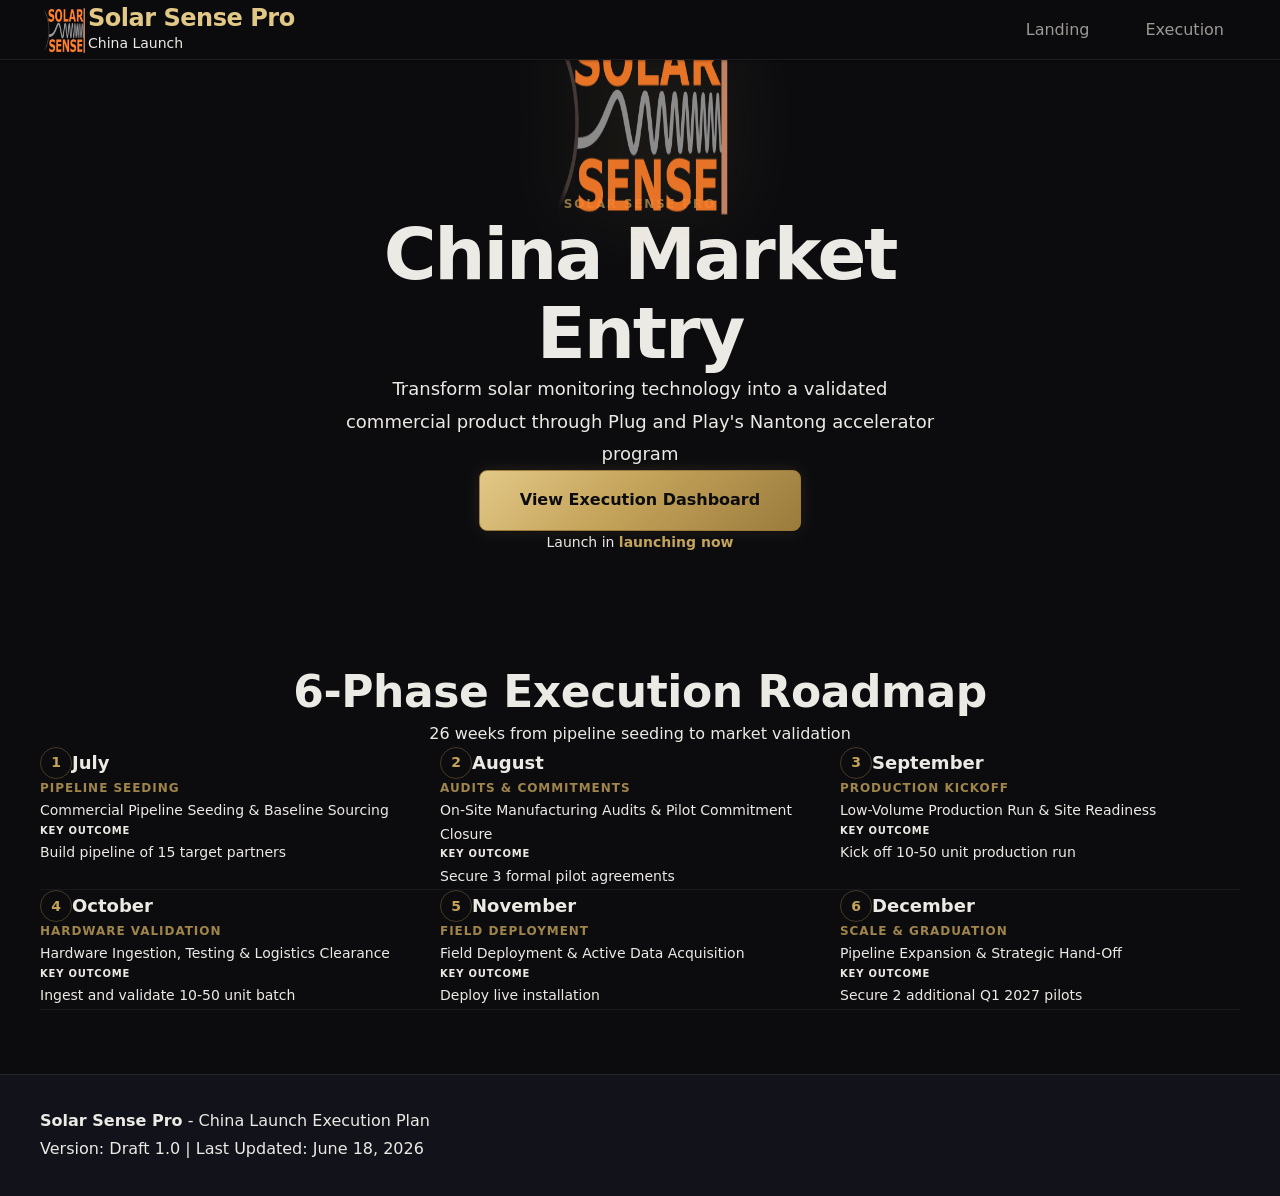
==== index.html @ c6ec8465 "Remove Success Criteria and CTA sections from landing page Co-authored-by: Cursor <cursoragent@curso" ====
<!DOCTYPE html>
<html lang="en">
<head>
    <meta charset="UTF-8">
    <meta name="viewport" content="width=device-width, initial-scale=1.0">
    <meta name="description" content="Solar Sense Pro - China Launch Interactive Roadmap">
    <title>Solar Sense Pro - China Launch Roadmap</title>
    <link rel="stylesheet" href="styles.css">
</head>
<body>
    <!-- Header & Navigation -->
    <header class="header">
        <div class="container">
            <div class="header-content">
                <div class="logo">
                    <img src="assets/logo.png" alt="Solar Sense Pro" class="logo-image">
                    <div class="logo-text">
                        <h1 class="logo-title">Solar Sense Pro</h1>
                        <span class="logo-subtitle">China Launch</span>
                    </div>
                </div>
                <nav class="nav" aria-label="Main navigation">
                    <button class="nav-toggle" aria-label="Toggle navigation" aria-expanded="false">
                        <span></span>
                        <span></span>
                        <span></span>
                    </button>
                    <ul class="nav-menu">
                        <li><a href="index.html" class="nav-link active">Landing</a></li>
                        <li><a href="execution.html" class="nav-link">Execution</a></li>
                    </ul>
                </nav>
            </div>
        </div>
    </header>

    <main class="main">
        <!-- Hero Section - Minimal & Elegant -->
        <section class="hero-section">
            <!-- Floating Logo -->
            <img src="assets/logo.png" alt="Solar Sense Pro" class="floating-logo">
            
            <div class="container">
                <div class="hero-content-centered">
                    <span class="hero-eyebrow">Solar Sense Pro</span>
                    <h1 class="hero-title">China Market Entry</h1>
                    <p class="hero-mission">Transform solar monitoring technology into a validated commercial product through Plug and Play's Nantong accelerator program</p>
                    
                    <div class="hero-cta">
                        <a href="execution.html" class="btn btn-primary btn-lg">View Execution Dashboard</a>
                    </div>
                    
                    <p class="hero-countdown-text" id="countdown-text">Launch in <span id="countdown-simple">—</span></p>
                </div>
            </div>
        </section>

        <!-- Execution Roadmap - At-a-Glance -->
        <section class="roadmap-overview-section">
            <div class="container">
                <div class="section-header">
                    <h2 class="section-title">6-Phase Execution Roadmap</h2>
                    <p class="section-subtitle">26 weeks from pipeline seeding to market validation</p>
                </div>

                <div class="roadmap-timeline" id="roadmap-timeline">
                    <!-- Phases will be dynamically generated here -->
                </div>
            </div>
        </section>

    </main>

    <!-- Footer -->
    <footer class="footer">
        <div class="container">
            <div class="footer-content">
                <div class="footer-info">
                    <p><strong>Solar Sense Pro</strong> - China Launch Execution Plan</p>
                    <p>Version: Draft 1.0 | Last Updated: June 18, 2026</p>
                </div>
            </div>
        </div>
    </footer>

    <!-- Scripts -->
    <script src="data.js"></script>
    <script src="roadmap.js"></script>
</body>
</html>
---- styles.css ----
/* ====================================
   CSS Reset & Base Styles
   ==================================== */

* {
    margin: 0;
    padding: 0;
    box-sizing: border-box;
}

/* ====================================
   CSS Custom Properties (Design System)
   Midnight Champagne Theme
   ==================================== */

@import url('https://fonts.googleapis.com/css2?family=Outfit:wght@400;500;600;700&family=DM+Sans:wght@400;500;600;700&display=swap');

:root {
    /* Gold Palette - Primary Brand Colors */
    --gold: #c4a35a;
    --gold-light: #e2c887;
    --gold-dark: #9a7b3c;
    --gold-glow: rgba(196, 163, 90, 0.35);
    
    /* Surface Colors - Dark Theme Layers */
    --ink: #0c0c0f;
    --ink-raised: #12121a;
    --surface: #18181f;
    --surface-hover: #1f1f28;
    
    /* Text Hierarchy */
    --text: #eceae4;
    --text-muted: #9c9a94;
    --text-dim: #6b6963;
    
    /* Borders */
    --border: rgba(255, 255, 255, 0.08);
    --border-gold: rgba(196, 163, 90, 0.25);
    
    /* Status Colors - Workflow States */
    --status-plan: #6b6ea8;
    --status-plan-bg: rgba(107, 110, 168, 0.14);
    --status-plan-border: rgba(107, 110, 168, 0.38);
    
    --status-exec: #b8924a;
    --status-exec-bg: rgba(184, 146, 74, 0.14);
    --status-exec-border: rgba(184, 146, 74, 0.38);
    
    --status-resource: #5a9a82;
    --status-resource-bg: rgba(90, 154, 130, 0.14);
    --status-resource-border: rgba(90, 154, 130, 0.38);
    
    /* Critical/Error States */
    --critical: #c45c5c;
    --critical-bg: rgba(196, 92, 92, 0.12);
    
    /* Tint Layers */
    --primary-50: rgba(196, 163, 90, 0.08);
    --primary-100: rgba(196, 163, 90, 0.15);
    --primary-200: rgba(196, 163, 90, 0.28);
    
    /* Phase Colors - Updated for dark theme */
    --phase-july: #6b6ea8;
    --phase-august: #5a9a82;
    --phase-september: #b8924a;
    --phase-october: #8b7aa8;
    --phase-november: #c45c5c;
    --phase-december: #5a9a82;
    
    /* Spacing Scale */
    --space-xs: 0.25rem;
    --space-sm: 0.5rem;
    --space-md: 1rem;
    --space-lg: 1.5rem;
    --space-xl: 2rem;
    --space-2xl: 3rem;
    --space-3xl: 4rem;
    --section-padding: clamp(3rem, 7vw, 5rem);
    
    /* Typography */
    --font-display: 'Outfit', ui-sans-serif, system-ui, sans-serif;
    --font-body: 'DM Sans', ui-sans-serif, system-ui, sans-serif;
    --font-mono: ui-monospace, 'Cascadia Code', 'Segoe UI Mono', monospace;
    --font-size-xs: 0.75rem;
    --font-size-sm: 0.875rem;
    --font-size-base: 1rem;
    --font-size-lg: 1.125rem;
    --font-size-xl: 1.25rem;
    --font-size-2xl: 1.5rem;
    --font-size-3xl: 2rem;
    --font-size-4xl: 2.5rem;
    
    /* Border Radius */
    --radius-sm: 8px;
    --radius-md: 12px;
    --radius-lg: 16px;
    --radius-xl: 24px;
    --radius-full: 9999px;
    
    /* Shadows */
    --shadow-sm: 0 1px 2px rgba(0, 0, 0, 0.35);
    --shadow-md: 0 4px 16px rgba(0, 0, 0, 0.4);
    --shadow-lg: 0 12px 40px rgba(0, 0, 0, 0.5);
    --shadow-gold: 0 0 24px var(--gold-glow);
    --shadow-inset: inset 0 1px 0 rgba(255, 255, 255, 0.04);
    
    /* Motion & Easing */
    --duration-fast: 0.2s;
    --duration-normal: 0.35s;
    --duration-slow: 0.55s;
    --ease: cubic-bezier(0.25, 0.46, 0.45, 0.94);
    
    /* Layout */
    --max-width: 1200px;
    --header-height: 60px;
    --nav-h: 60px;
}

/* Reduced Motion Support */
@media (prefers-reduced-motion: reduce) {
    :root {
        --duration-fast: 0.01ms;
        --duration-normal: 0.01ms;
        --duration-slow: 0.01ms;
    }
    
    *,
    *::before,
    *::after {
        animation-duration: 0.01ms !important;
        animation-iteration-count: 1 !important;
        transition-duration: 0.01ms !important;
    }
}

/* ====================================
   Base Typography & Body
   ==================================== */

body {
    font-family: var(--font-body);
    font-size: var(--font-size-base);
    line-height: 1.65;
    color: var(--text);
    background-color: var(--ink);
    overflow-x: hidden;
}

h1, h2, h3, h4, h5, h6 {
    font-family: var(--font-display);
    font-weight: 700;
    line-height: 1.2;
    margin-bottom: var(--space-md);
    color: var(--text);
}

h1 { 
    font-size: clamp(1.5rem, 4vw, 2.25rem); 
    line-height: 1.15;
    letter-spacing: -0.02em;
}
h2 { 
    font-size: clamp(1.75rem, 4vw, 2.5rem); 
}
h3 { font-size: 1.125rem; }
h4 { font-size: var(--font-size-xl); }
h5 { font-size: var(--font-size-lg); }
h6 { font-size: var(--font-size-base); }

p {
    margin-bottom: var(--space-md);
    line-height: 1.7;
}

a {
    color: var(--gold);
    text-decoration: none;
    transition: color var(--duration-fast) var(--ease);
}

a:hover {
    color: var(--gold-light);
}

/* ====================================
   Layout Components
   ==================================== */

.container {
    max-width: var(--max-width);
    margin: 0 auto;
    padding: 0 var(--space-3);
}

.section {
    padding: var(--section-padding) 0;
}

.section-eyebrow {
    display: inline-block;
    font-family: var(--font-display);
    font-size: var(--font-size-xs);
    font-weight: 600;
    letter-spacing: 0.1em;
    text-transform: uppercase;
    color: var(--gold);
    margin: 0 auto var(--space-sm);
    text-align: center;
    display: block;
}

.section-title {
    text-align: center;
    color: var(--text);
    margin-bottom: var(--space-md);
}

.section-description {
    text-align: center;
    color: var(--text-muted);
    font-size: 1.0625rem;
    line-height: 1.7;
    max-width: 600px;
    margin: 0 auto var(--space-2xl);
}

/* ====================================
   Header & Navigation
   ==================================== */

.header {
    position: sticky;
    top: 0;
    z-index: 200;
    height: var(--nav-h);
    background: rgba(12, 12, 15, 0.82);
    backdrop-filter: blur(16px);
    border-bottom: 1px solid var(--border);
    box-shadow: var(--shadow-sm);
}

.header-content {
    display: flex;
    justify-content: space-between;
    align-items: center;
    height: var(--nav-h);
}

.logo h1 {
    font-family: var(--font-display);
    font-size: var(--font-size-2xl);
    color: var(--gold-light);
    margin: 0;
}

.logo .subtitle {
    font-size: var(--font-size-sm);
    color: var(--text-muted);
    display: block;
    margin-top: -4px;
}

.nav-toggle {
    display: none;
    flex-direction: column;
    gap: 4px;
    background: none;
    border: none;
    cursor: pointer;
    padding: var(--space-sm);
}

.nav-toggle span {
    display: block;
    width: 24px;
    height: 3px;
    background: var(--gold);
    border-radius: var(--radius-sm);
    transition: all var(--duration-fast) var(--ease);
}

.nav-menu {
    display: flex;
    list-style: none;
    gap: var(--space-lg);
}

.nav-link {
    font-family: var(--font-display);
    color: var(--text-muted);
    font-weight: 500;
    padding: var(--space-sm) var(--space-md);
    border-radius: var(--radius-sm);
    transition: all var(--duration-fast) var(--ease);
}

.nav-link:hover {
    color: var(--gold-light);
    background: var(--primary-50);
}

/* ====================================
   Overview Section
   ==================================== */

.hero {
    text-align: center;
    margin-bottom: var(--space-2xl);
    position: relative;
    padding: var(--space-3xl) 0;
}

.hero-subtitle {
    color: var(--text-muted);
    font-size: var(--font-size-lg);
    margin-bottom: var(--space-xl);
}

.timeline-badge {
    display: inline-flex;
    flex-direction: column;
    gap: var(--space-xs);
    background: linear-gradient(135deg, var(--gold-light) 0%, var(--gold) 45%, var(--gold-dark) 100%);
    color: var(--ink);
    padding: var(--space-md) var(--space-xl);
    border-radius: var(--radius-lg);
    box-shadow: var(--shadow-md), 0 0 16px var(--primary-100);
}

.timeline-dates {
    font-family: var(--font-display);
    font-size: var(--font-size-xl);
    font-weight: 700;
}

.timeline-duration {
    font-size: var(--font-size-sm);
    opacity: 0.9;
}

.stats-grid {
    display: grid;
    grid-template-columns: repeat(auto-fit, minmax(200px, 1fr));
    gap: var(--space-md);
    margin-bottom: var(--space-xl);
}

.stat-card {
    background: var(--surface);
    padding: var(--space-lg);
    border-radius: var(--radius-md);
    border: 1px solid var(--border);
    box-shadow: var(--shadow-sm), var(--shadow-inset);
    display: flex;
    align-items: center;
    gap: var(--space-md);
    transition: border-color var(--duration-normal) var(--ease),
        box-shadow var(--duration-normal) var(--ease);
}

.stat-card:hover {
    border-color: var(--border-gold);
    box-shadow: var(--shadow-md), 0 0 20px var(--primary-50);
}

.stat-icon {
    font-size: var(--font-size-4xl);
}

.stat-value {
    font-family: var(--font-display);
    font-size: var(--font-size-3xl);
    font-weight: 700;
    color: var(--gold);
    line-height: 1;
}

.stat-label {
    font-size: var(--font-size-sm);
    color: var(--text-muted);
}

.quick-stats {
    display: flex;
    justify-content: center;
    gap: var(--space-2xl);
    flex-wrap: wrap;
    padding: var(--space-lg);
    background: var(--surface);
    border-radius: var(--radius-lg);
    border: 1px solid var(--border);
    box-shadow: var(--shadow-sm);
}

.quick-stat {
    display: flex;
    gap: var(--space-sm);
}

.quick-stat-label {
    color: var(--text-muted);
    font-weight: 500;
}

.quick-stat-value {
    color: var(--gold);
    font-weight: 700;
}

/* ====================================
   Timeline Section
   ==================================== */

.phase-legend {
    display: flex;
    justify-content: center;
    flex-wrap: wrap;
    gap: var(--space-3);
    margin-bottom: var(--space-5);
}

.legend-item {
    display: flex;
    align-items: center;
    gap: var(--space-2);
    font-size: var(--font-size-sm);
}

.legend-color {
    width: 20px;
    height: 20px;
    border-radius: var(--radius-sm);
}

.phase-july { background: var(--phase-july); }
.phase-august { background: var(--phase-august); }
.phase-september { background: var(--phase-september); }
.phase-october { background: var(--phase-october); }
.phase-november { background: var(--phase-november); }
.phase-december { background: var(--phase-december); }

.timeline-container {
    display: grid;
    grid-template-columns: repeat(auto-fill, minmax(280px, 1fr));
    gap: var(--space-4);
}

.week-card {
    background: var(--surface);
    border: 1px solid var(--border);
    border-radius: var(--radius-md);
    box-shadow: var(--shadow-sm), var(--shadow-inset);
    overflow: hidden;
    transition: border-color var(--duration-normal) var(--ease),
        transform var(--duration-normal) var(--ease),
        box-shadow var(--duration-normal) var(--ease);
    cursor: pointer;
}

.week-card:hover {
    transform: translateY(-4px);
    border-color: var(--border-gold);
    box-shadow: var(--shadow-md), 0 0 20px var(--primary-50);
}

.week-card.current-week {
    border: 2px solid var(--gold);
    box-shadow: 0 0 20px var(--gold-glow);
}

.week-header {
    padding: var(--space-md);
    color: var(--text);
    font-family: var(--font-display);
    font-weight: 700;
}

.week-header.phase-Pipeline { background: var(--phase-july); }
.week-header.phase-Audits { background: var(--phase-august); }
.week-header.phase-Production { background: var(--phase-september); }
.week-header.phase-Hardware { background: var(--phase-october); }
.week-header.phase-Field { background: var(--phase-november); }
.week-header.phase-Scale { background: var(--phase-december); }

.week-number {
    font-size: var(--font-size-sm);
    opacity: 0.9;
}

.week-dates {
    font-size: var(--font-size-lg);
}

.week-body {
    padding: var(--space-lg);
}

.week-topic {
    font-family: var(--font-display);
    font-weight: 600;
    color: var(--text);
    margin-bottom: var(--space-sm);
    font-size: var(--font-size-base);
}

.week-meta {
    display: flex;
    gap: var(--space-sm);
    flex-wrap: wrap;
    margin-top: var(--space-md);
}

.badge {
    display: inline-block;
    padding: 0.25rem 0.5rem;
    border-radius: var(--radius-full);
    font-family: var(--font-display);
    font-size: var(--font-size-xs);
    font-weight: 700;
    text-transform: uppercase;
    letter-spacing: 0.03em;
}

.badge-critical {
    background: var(--critical-bg);
    color: var(--critical);
    border: 1px solid var(--critical);
}

.badge-high {
    background: var(--status-exec-bg);
    color: var(--status-exec);
    border: 1px solid var(--status-exec-border);
}

.badge-medium {
    background: var(--status-plan-bg);
    color: var(--status-plan);
    border: 1px solid var(--status-plan-border);
}

.week-hours {
    font-size: var(--font-size-sm);
    color: var(--text-muted);
    margin-top: var(--space-sm);
}

/* ====================================
   Monthly Section
   ==================================== */

.month-tabs {
    display: flex;
    gap: var(--space-2);
    margin-bottom: var(--space-5);
    overflow-x: auto;
    padding-bottom: var(--space-2);
}

.month-tab {
    padding: var(--space-md) var(--space-xl);
    border: 2px solid var(--border);
    background: var(--surface);
    color: var(--text-muted);
    font-family: var(--font-display);
    font-weight: 600;
    border-radius: var(--radius-md);
    cursor: pointer;
    transition: all var(--duration-fast) var(--ease);
    white-space: nowrap;
}

.month-tab:hover {
    border-color: var(--border-gold);
    color: var(--gold-light);
}

.month-tab.active {
    background: linear-gradient(135deg, var(--gold-light) 0%, var(--gold) 45%, var(--gold-dark) 100%);
    color: var(--ink);
    border-color: var(--gold-dark);
    box-shadow: 0 0 16px var(--primary-100);
}

.month-content {
    background: var(--surface);
    padding: var(--space-xl);
    border-radius: var(--radius-lg);
    border: 1px solid var(--border);
    box-shadow: var(--shadow-sm), var(--shadow-inset);
}

.month-header {
    margin-bottom: var(--space-5);
}

.month-title {
    font-family: var(--font-display);
    color: var(--text);
    margin-bottom: var(--space-md);
}

.month-objectives {
    display: grid;
    gap: var(--space-3);
}

.objective-item {
    display: flex;
    gap: var(--space-md);
    padding: var(--space-md);
    background: var(--ink-raised);
    border-radius: var(--radius-md);
    border: 1px solid var(--border);
}

.objective-label {
    font-family: var(--font-display);
    font-weight: 600;
    color: var(--text-muted);
    min-width: 180px;
}

.objective-value {
    color: var(--text);
}

.month-weeks {
    margin-top: var(--space-5);
}

.week-accordion {
    border: 1px solid var(--border);
    border-radius: var(--radius-md);
    margin-bottom: var(--space-md);
    background: var(--surface);
    overflow: hidden;
    box-shadow: var(--shadow-sm);
}

.week-accordion-header {
    padding: var(--space-lg);
    background: var(--surface);
    cursor: pointer;
    display: flex;
    justify-content: space-between;
    align-items: center;
    transition: background var(--duration-fast) var(--ease);
}

.week-accordion-header:hover {
    background: var(--surface-hover);
}

.week-accordion-title {
    font-family: var(--font-display);
    font-weight: 600;
    color: var(--text);
}

.week-accordion-icon {
    font-size: var(--font-size-xl);
    color: var(--gold);
    transition: transform var(--duration-normal) var(--ease);
}

.week-accordion.active .week-accordion-icon {
    transform: rotate(180deg);
}

.week-accordion-content {
    max-height: 0;
    overflow: hidden;
    transition: max-height var(--duration-normal) var(--ease);
}

.week-accordion.active .week-accordion-content {
    max-height: 2000px;
}

.week-details {
    padding: var(--space-lg);
    background: var(--ink-raised);
    border-top: 1px solid var(--border);
}

.detail-section {
    margin-bottom: var(--space-4);
}

.detail-title {
    font-family: var(--font-display);
    font-weight: 600;
    color: var(--gold-light);
    margin-bottom: var(--space-sm);
}

.detail-text {
    color: var(--text-muted);
    line-height: 1.7;
}

.deliverable-list, .metric-list {
    list-style: none;
    display: flex;
    flex-direction: column;
    gap: var(--space-2);
}

.deliverable-item, .metric-item {
    display: flex;
    align-items: start;
    gap: var(--space-2);
}

.deliverable-item::before {
    content: '✓';
    color: var(--color-success);
    font-weight: 700;
}

.metric-item::before {
    content: '→';
    color: var(--color-primary);
    font-weight: 700;
}

/* ====================================
   Relationships Section
   ==================================== */

.search-bar {
    margin-bottom: var(--space-4);
}

.search-input {
    width: 100%;
    padding: var(--space-md);
    font-family: var(--font-body);
    font-size: var(--font-size-base);
    color: var(--text);
    background: var(--ink-raised);
    border: 1px solid var(--border);
    border-radius: var(--radius-sm);
    transition: border-color var(--duration-fast) var(--ease);
}

.search-input:focus {
    outline: none;
    border-color: var(--border-gold);
    box-shadow: 0 0 0 3px var(--primary-50);
}

.relationships-grid {
    display: grid;
    grid-template-columns: repeat(auto-fit, minmax(320px, 1fr));
    gap: var(--space-xl);
}

.relationship-category {
    background: var(--surface);
    padding: var(--space-lg);
    border-radius: var(--radius-lg);
    border: 1px solid var(--border);
    box-shadow: var(--shadow-sm), var(--shadow-inset);
}

.category-title {
    font-family: var(--font-display);
    color: var(--text);
    margin-bottom: var(--space-lg);
    padding-bottom: var(--space-md);
    border-bottom: 2px solid var(--border);
}

.relationship-list {
    display: flex;
    flex-direction: column;
    gap: var(--space-3);
}

.relationship-card {
    padding: var(--space-lg);
    background: var(--ink-raised);
    border-radius: var(--radius-md);
    border: 1px solid var(--border);
    border-left: 4px solid var(--gold);
    transition: border-color var(--duration-fast) var(--ease);
}

.relationship-card:hover {
    border-color: var(--border-gold);
}

.relationship-header {
    margin-bottom: var(--space-md);
}

.relationship-role {
    font-family: var(--font-display);
    font-weight: 600;
    color: var(--gold-light);
    margin-bottom: var(--space-xs);
}

.relationship-name {
    font-size: var(--font-size-sm);
    color: var(--text-muted);
}

.relationship-org {
    font-size: var(--font-size-sm);
    color: var(--color-text-light);
    font-style: italic;
    margin-bottom: var(--space-3);
}

.relationship-detail {
    font-size: var(--font-size-sm);
    margin-bottom: var(--space-2);
}

.relationship-detail strong {
    color: var(--color-text);
}

.status-badge {
    display: inline-block;
    padding: 0.25rem 0.75rem;
    border-radius: var(--radius-full);
    font-family: var(--font-display);
    font-size: var(--font-size-xs);
    font-weight: 700;
    text-transform: uppercase;
    letter-spacing: 0.03em;
    margin-top: var(--space-sm);
}

.status-pending {
    background: var(--status-exec-bg);
    color: var(--status-exec);
    border: 1px solid var(--status-exec-border);
}

.status-named {
    background: var(--status-resource-bg);
    color: var(--status-resource);
    border: 1px solid var(--status-resource-border);
}

.status-unknown {
    background: var(--primary-50);
    color: var(--text-muted);
    border: 1px solid var(--border);
}

.status-intro-pending {
    background: var(--status-plan-bg);
    color: var(--status-plan);
    border: 1px solid var(--status-plan-border);
}

/* ====================================
   Checklist Section
   ==================================== */

.overall-progress {
    background: var(--surface);
    padding: var(--space-xl);
    border-radius: var(--radius-lg);
    border: 1px solid var(--border);
    box-shadow: var(--shadow-sm), var(--shadow-inset);
    margin-bottom: var(--space-xl);
}

.progress-header {
    display: flex;
    justify-content: space-between;
    margin-bottom: var(--space-sm);
}

.progress-label {
    font-family: var(--font-display);
    font-weight: 600;
    color: var(--text);
}

.progress-percentage {
    font-family: var(--font-display);
    font-weight: 700;
    font-size: var(--font-size-xl);
    color: var(--gold);
}

.progress-bar {
    height: 20px;
    background: var(--ink-raised);
    border-radius: var(--radius-full);
    overflow: hidden;
    margin-bottom: var(--space-sm);
}

.progress-fill {
    height: 100%;
    background: linear-gradient(90deg, var(--status-plan), var(--status-exec), var(--status-resource));
    border-radius: var(--radius-full);
    transition: width var(--duration-normal) var(--ease);
}

.progress-status {
    text-align: center;
    font-weight: 600;
    padding: var(--space-2);
    border-radius: var(--radius-md);
}

.progress-status.not-started {
    background: var(--primary-50);
    color: var(--text-muted);
}

.progress-status.in-progress {
    background: var(--status-plan-bg);
    color: var(--status-plan);
}

.progress-status.near-completion {
    background: var(--status-exec-bg);
    color: var(--status-exec);
}

.progress-status.complete {
    background: var(--status-resource-bg);
    color: var(--status-resource);
}

.checklist-categories {
    display: grid;
    gap: var(--space-5);
}

.checklist-category {
    background: var(--color-card);
    padding: var(--space-4);
    border-radius: var(--radius-lg);
    box-shadow: var(--shadow-md);
}

.category-header {
    display: flex;
    justify-content: space-between;
    align-items: center;
    margin-bottom: var(--space-4);
    padding-bottom: var(--space-3);
    border-bottom: 2px solid var(--color-bg-dark);
}

.category-count {
    font-size: var(--font-size-lg);
    font-weight: 700;
    color: var(--color-primary);
}

.checklist-items {
    display: flex;
    flex-direction: column;
    gap: var(--space-3);
}

.checklist-item {
    padding: var(--space-lg);
    background: var(--ink-raised);
    border-radius: var(--radius-md);
    border: 1px solid var(--border);
    border-left: 4px solid var(--text-dim);
    transition: border-color var(--duration-fast) var(--ease),
        background var(--duration-fast) var(--ease);
}

.checklist-item.completed {
    border-left-color: var(--status-resource);
    background: var(--status-resource-bg);
    border-color: var(--status-resource-border);
}

.checklist-item-header {
    display: flex;
    align-items: start;
    gap: var(--space-3);
    margin-bottom: var(--space-3);
}

.checkbox-wrapper {
    position: relative;
    flex-shrink: 0;
}

.checkbox {
    width: 24px;
    height: 24px;
    cursor: pointer;
}

.checklist-description {
    font-weight: 600;
    color: var(--color-text);
    flex: 1;
}

.checklist-meta {
    display: grid;
    gap: var(--space-2);
    font-size: var(--font-size-sm);
    margin-top: var(--space-2);
}

.meta-row {
    display: flex;
    gap: var(--space-2);
}

.meta-label {
    font-weight: 600;
    color: var(--color-text-light);
    min-width: 100px;
}

.meta-value {
    color: var(--color-text);
}

/* ====================================
   Milestones Section
   ==================================== */

.milestones-grid {
    display: grid;
    grid-template-columns: repeat(auto-fit, minmax(400px, 1fr));
    gap: var(--space-5);
}

.milestone-card {
    background: var(--surface);
    padding: var(--space-xl);
    border-radius: var(--radius-lg);
    border: 1px solid var(--border);
    box-shadow: var(--shadow-sm), var(--shadow-inset);
}

.milestone-header {
    display: flex;
    justify-content: space-between;
    align-items: center;
    margin-bottom: var(--space-sm);
}

.milestone-title {
    font-family: var(--font-display);
    color: var(--gold-light);
}

.milestone-date {
    font-size: var(--font-size-sm);
    color: var(--text-muted);
    font-weight: 600;
}

.milestone-subtitle {
    color: var(--text-muted);
    margin-bottom: var(--space-lg);
}

.milestone-criteria {
    display: flex;
    flex-direction: column;
    gap: var(--space-3);
    margin-bottom: var(--space-4);
}

.criterion-item {
    padding: var(--space-md);
    background: var(--ink-raised);
    border-radius: var(--radius-md);
    border: 1px solid var(--border);
}

.criterion-header {
    display: flex;
    align-items: center;
    gap: var(--space-2);
    margin-bottom: var(--space-2);
}

.criterion-checkbox {
    width: 20px;
    height: 20px;
    cursor: pointer;
}

.criterion-category {
    font-family: var(--font-display);
    font-weight: 600;
    color: var(--text);
}

.criterion-target {
    font-size: var(--font-size-sm);
    color: var(--text-muted);
    margin-bottom: var(--space-xs);
}

.criterion-success {
    font-size: var(--font-size-sm);
    color: var(--text-muted);
}

.milestone-progress {
    display: grid;
    gap: var(--space-2);
}

.milestone-progress-label {
    font-weight: 600;
    color: var(--color-text);
}

.milestone-progress-percent {
    text-align: right;
    font-weight: 700;
    color: var(--color-primary);
}

/* ====================================
   Key Dates Section
   ==================================== */

.countdown-banner {
    background: linear-gradient(135deg, var(--gold-light) 0%, var(--gold) 45%, var(--gold-dark) 100%);
    color: var(--ink);
    padding: var(--space-lg);
    border-radius: var(--radius-lg);
    text-align: center;
    margin-bottom: var(--space-xl);
    box-shadow: var(--shadow-md), 0 0 16px var(--primary-100);
}

.countdown-label {
    font-size: var(--font-size-sm);
    opacity: 0.9;
    display: block;
    margin-bottom: var(--space-1);
}

.countdown-event {
    font-family: var(--font-display);
    font-size: var(--font-size-2xl);
    font-weight: 700;
    display: block;
    margin-bottom: var(--space-sm);
}

.countdown-time {
    font-size: var(--font-size-xl);
    font-weight: 600;
    display: block;
}

.dates-filters {
    display: flex;
    gap: var(--space-2);
    flex-wrap: wrap;
    margin-bottom: var(--space-4);
}

.filter-btn {
    padding: var(--space-sm) var(--space-lg);
    border: 2px solid var(--border);
    background: var(--surface);
    color: var(--text-muted);
    font-family: var(--font-display);
    font-weight: 600;
    border-radius: var(--radius-full);
    cursor: pointer;
    transition: all var(--duration-fast) var(--ease);
}

.filter-btn:hover {
    border-color: var(--border-gold);
    color: var(--gold-light);
}

.filter-btn.active {
    background: linear-gradient(135deg, var(--gold-light) 0%, var(--gold) 45%, var(--gold-dark) 100%);
    color: var(--ink);
    border-color: var(--gold-dark);
    box-shadow: 0 0 16px var(--primary-100);
}

.dates-list {
    display: grid;
    gap: var(--space-3);
}

.date-card {
    background: var(--surface);
    padding: var(--space-lg);
    border-radius: var(--radius-md);
    border: 1px solid var(--border);
    box-shadow: var(--shadow-sm);
    display: grid;
    grid-template-columns: 120px 1fr auto auto;
    gap: var(--space-lg);
    align-items: center;
    transition: border-color var(--duration-fast) var(--ease),
        box-shadow var(--duration-fast) var(--ease);
}

.date-card:hover {
    border-color: var(--border-gold);
    box-shadow: var(--shadow-md), 0 0 20px var(--primary-50);
}

.date-date {
    font-family: var(--font-display);
    font-weight: 700;
    color: var(--gold-light);
}

.date-event {
    font-weight: 600;
    color: var(--text);
}

.date-type {
    padding: 0.25rem 0.75rem;
    border-radius: var(--radius-full);
    font-family: var(--font-display);
    font-size: var(--font-size-xs);
    font-weight: 700;
    text-transform: uppercase;
    letter-spacing: 0.03em;
}

.type-Program { background: var(--status-plan-bg); color: var(--status-plan); border: 1px solid var(--status-plan-border); }
.type-Travel { background: var(--critical-bg); color: var(--critical); border: 1px solid var(--critical); }
.type-Manufacturing { background: var(--status-exec-bg); color: var(--status-exec); border: 1px solid var(--status-exec-border); }
.type-Deployment { background: var(--status-resource-bg); color: var(--status-resource); border: 1px solid var(--status-resource-border); }
.type-Milestone { background: var(--primary-100); color: var(--gold-light); border: 1px solid var(--border-gold); }
.type-Holiday { background: var(--primary-50); color: var(--text-muted); border: 1px solid var(--border); }

.date-location {
    font-size: var(--font-size-sm);
    color: var(--color-text-light);
}

/* ====================================
   Glossary Section
   ==================================== */

.glossary-grid {
    display: grid;
    grid-template-columns: repeat(auto-fit, minmax(400px, 1fr));
    gap: var(--space-5);
}

.glossary-panel {
    background: var(--surface);
    padding: var(--space-xl);
    border-radius: var(--radius-lg);
    border: 1px solid var(--border);
    box-shadow: var(--shadow-sm), var(--shadow-inset);
}

.panel-title {
    font-family: var(--font-display);
    color: var(--gold-light);
    margin-bottom: var(--space-lg);
}

.glossary-list {
    display: grid;
    gap: var(--space-3);
    max-height: 500px;
    overflow-y: auto;
}

.glossary-item {
    padding: var(--space-md);
    background: var(--ink-raised);
    border-radius: var(--radius-md);
    border: 1px solid var(--border);
}

.glossary-acronym {
    font-family: var(--font-display);
    font-weight: 700;
    color: var(--gold);
    margin-bottom: var(--space-xs);
}

.glossary-full {
    font-family: var(--font-display);
    font-weight: 600;
    color: var(--text);
    margin-bottom: var(--space-xs);
}

.glossary-definition {
    font-size: var(--font-size-sm);
    color: var(--text-muted);
}

.contact-cards {
    display: grid;
    gap: var(--space-4);
}

.contact-card {
    padding: var(--space-lg);
    background: var(--ink-raised);
    border-radius: var(--radius-md);
    border: 1px solid var(--border);
    border-left: 4px solid var(--gold);
}

.contact-name {
    font-family: var(--font-display);
    color: var(--gold-light);
    margin-bottom: var(--space-xs);
}

.contact-role {
    color: var(--text-muted);
    font-size: var(--font-size-sm);
    margin-bottom: var(--space-md);
}

.contact-detail {
    font-size: var(--font-size-sm);
    color: var(--text-muted);
    margin-bottom: var(--space-xs);
}

/* ====================================
   Footer
   ==================================== */

.footer {
    background: var(--ink-raised);
    color: var(--text);
    padding: var(--space-xl) 0;
    margin-top: var(--space-3xl);
    border-top: 1px solid var(--border);
}

.footer-content {
    display: flex;
    justify-content: space-between;
    align-items: center;
    flex-wrap: wrap;
    gap: var(--space-4);
}

.footer-info p {
    margin: 0;
    line-height: 1.8;
}

.footer-actions {
    display: flex;
    gap: var(--space-3);
}

/* ====================================
   Buttons
   ==================================== */

.btn {
    display: inline-flex;
    align-items: center;
    justify-content: center;
    gap: 0.375rem;
    padding: 0.5625rem 1.125rem;
    font-family: var(--font-display);
    font-size: var(--font-size-sm);
    font-weight: 600;
    border-radius: var(--radius-sm);
    cursor: pointer;
    white-space: nowrap;
    transition: background var(--duration-fast) var(--ease),
        border-color var(--duration-fast) var(--ease),
        color var(--duration-fast) var(--ease),
        transform var(--duration-fast) var(--ease);
    border: 1px solid transparent;
}

.btn:active {
    transform: scale(0.98);
}

.btn-primary {
    color: var(--ink);
    background: linear-gradient(135deg, var(--gold-light) 0%, var(--gold) 45%, var(--gold-dark) 100%);
    border-color: var(--gold-dark);
    box-shadow: var(--shadow-sm), 0 0 16px var(--primary-100);
}

.btn-primary:hover {
    background: linear-gradient(135deg, var(--gold-light) 0%, var(--gold-light) 40%, var(--gold) 100%);
    box-shadow: var(--shadow-md), var(--shadow-gold);
}

.btn-secondary {
    color: var(--text-muted);
    background: transparent;
    border: 1px solid var(--border);
}

.btn-secondary:hover {
    color: var(--gold-light);
    border-color: var(--border-gold);
    background: var(--primary-50);
}

.btn-danger {
    background: var(--critical);
    color: var(--text);
    border-color: var(--critical);
}

.btn-danger:hover {
    background: #b84848;
    border-color: #b84848;
}

/* ====================================
   Modal
   ==================================== */

.modal {
    display: none;
    position: fixed;
    top: 0;
    left: 0;
    width: 100%;
    height: 100%;
    z-index: 2000;
}

.modal.active {
    display: block;
}

.modal-overlay {
    position: absolute;
    top: 0;
    left: 0;
    width: 100%;
    height: 100%;
    background: var(--color-overlay);
}

.modal-content {
    position: relative;
    max-width: 800px;
    max-height: 90vh;
    margin: 5vh auto;
    background: var(--surface);
    border: 1px solid var(--border);
    border-radius: var(--radius-lg);
    box-shadow: var(--shadow-lg);
    overflow: hidden;
    display: flex;
    flex-direction: column;
}

.modal-header {
    padding: var(--space-lg);
    border-bottom: 2px solid var(--border);
    display: flex;
    justify-content: space-between;
    align-items: center;
}

.modal-title {
    font-family: var(--font-display);
    color: var(--gold-light);
    margin: 0;
}

.modal-close {
    background: none;
    border: none;
    font-size: var(--font-size-3xl);
    cursor: pointer;
    color: var(--text-muted);
    line-height: 1;
    padding: 0;
    width: 32px;
    height: 32px;
    display: flex;
    align-items: center;
    justify-content: center;
    border-radius: var(--radius-md);
    transition: all var(--duration-fast) var(--ease);
}

.modal-close:hover {
    background: var(--ink-raised);
    color: var(--text);
}

.modal-body {
    padding: var(--space-xl);
    overflow-y: auto;
}

/* ====================================
   Responsive Design
   ==================================== */

@media (max-width: 1024px) {
    .relationships-grid {
        grid-template-columns: 1fr;
    }
    
    .milestones-grid {
        grid-template-columns: 1fr;
    }
    
    .glossary-grid {
        grid-template-columns: 1fr;
    }
}

@media (max-width: 768px) {
    :root {
        --font-size-3xl: 28px;
        --font-size-4xl: 32px;
    }
    
    .nav-toggle {
        display: flex;
    }
    
    .nav-menu {
        position: absolute;
        top: var(--header-height);
        left: 0;
        right: 0;
        background: var(--color-card);
        flex-direction: column;
        padding: var(--space-4);
        box-shadow: var(--shadow-lg);
        max-height: 0;
        overflow: hidden;
        transition: max-height 0.3s ease;
    }
    
    .nav-menu.active {
        max-height: 500px;
    }
    
    .stats-grid {
        grid-template-columns: 1fr;
    }
    
    .timeline-container {
        grid-template-columns: 1fr;
    }
    
    .month-tabs {
        flex-wrap: nowrap;
        overflow-x: scroll;
    }
    
    .date-card {
        grid-template-columns: 1fr;
        gap: var(--space-2);
    }
    
    .footer-content {
        flex-direction: column;
        text-align: center;
    }
}

@media (max-width: 640px) {
    .container {
        padding: 0 var(--space-2);
    }
    
    .section {
        padding: var(--space-5) 0;
    }
    
    .logo h1 {
        font-size: var(--font-size-xl);
    }
    
    .modal-content {
        margin: 0;
        max-height: 100vh;
        border-radius: 0;
    }
}

/* ====================================
   Print Styles
   ==================================== */

@media print {
    .header, .nav, .footer, .btn, .modal {
        display: none !important;
    }
    
    body {
        background: white;
    }
    
    .section {
        page-break-inside: avoid;
        padding: 20px 0;
    }
    
    .card {
        box-shadow: none;
        border: 1px solid #ddd;
    }
}

/* ====================================
   Animations
   ==================================== */

@keyframes fadeIn {
    from {
        opacity: 0;
        transform: translateY(20px);
    }
    to {
        opacity: 1;
        transform: translateY(0);
    }
}

.fade-in {
    animation: fadeIn 0.5s ease;
}

@keyframes pulse {
    0%, 100% {
        opacity: 1;
    }
    50% {
        opacity: 0.5;
    }
}

.pulse {
    animation: pulse 2s ease-in-out infinite;
}

/* ====================================
   Utility Classes
   ==================================== */

.hidden {
    display: none !important;
}

.text-center {
    text-align: center;
}

.text-left {
    text-align: left;
}

.text-right {
    text-align: right;
}

.mt-1 { margin-top: var(--space-1); }
.mt-2 { margin-top: var(--space-2); }
.mt-3 { margin-top: var(--space-3); }
.mt-4 { margin-top: var(--space-4); }
.mt-5 { margin-top: var(--space-5); }

.mb-1 { margin-bottom: var(--space-1); }
.mb-2 { margin-bottom: var(--space-2); }
.mb-3 { margin-bottom: var(--space-3); }
.mb-4 { margin-bottom: var(--space-4); }
.mb-5 { margin-bottom: var(--space-5); }

.sr-only {
    position: absolute;
    width: 1px;
    height: 1px;
    padding: 0;
    margin: -1px;
    overflow: hidden;
    clip: rect(0, 0, 0, 0);
    white-space: nowrap;
    border-width: 0;
}

/* ====================================
   Landing Page Styles
   ==================================== */

/* Logo Styles */
.logo {
    display: flex;
    align-items: center;
    gap: var(--space-3);
}

.logo-image {
    width: 48px;
    height: 48px;
}

.logo-text {
    display: flex;
    flex-direction: column;
}

.logo-title {
    font-family: var(--font-display);
    font-size: var(--font-size-xl);
    font-weight: 700;
    color: var(--text-primary);
    margin: 0;
}

.logo-subtitle {
    font-family: var(--font-body);
    font-size: var(--font-size-sm);
    color: var(--text-secondary);
}

/* Hero Section - Minimal & Elegant */
.hero-section {
    position: relative;
    padding: clamp(8rem, 15vh, 12rem) 0 clamp(6rem, 12vh, 10rem);
    background: transparent;
    text-align: center;
    overflow: hidden;
}

/* Floating Logo Animation */
.floating-logo {
    position: absolute;
    top: -40px;
    left: 50%;
    transform: translateX(-50%);
    width: clamp(140px, 20vw, 200px);
    height: clamp(140px, 20vw, 200px);
    opacity: 0.9;
    animation: float 8s ease-in-out infinite;
    filter: drop-shadow(0 0 40px rgba(196, 163, 90, 0.2));
    pointer-events: none;
}

@keyframes float {
    0%, 100% {
        transform: translateX(-50%) translateY(0px);
        opacity: 0.9;
    }
    50% {
        transform: translateX(-50%) translateY(-30px);
        opacity: 1;
    }
}

@media (prefers-reduced-motion: reduce) {
    .floating-logo {
        animation: none;
    }
}

.hero-content-centered {
    max-width: 700px;
    margin: 0 auto;
    display: flex;
    flex-direction: column;
    align-items: center;
    gap: var(--space-5);
}

.hero-eyebrow {
    font-family: var(--font-body);
    font-size: var(--font-size-xs);
    font-weight: 600;
    text-transform: uppercase;
    letter-spacing: 0.15em;
    color: rgba(196, 163, 90, 0.7);
}

.hero-title {
    font-family: var(--font-display);
    font-size: clamp(2.5rem, 7vw, 4.5rem);
    font-weight: 800;
    color: var(--text-primary);
    margin: 0;
    line-height: 1.1;
    letter-spacing: -0.03em;
}

.hero-mission {
    font-size: clamp(1rem, 2vw, 1.125rem);
    line-height: 1.8;
    color: var(--text-secondary);
    max-width: 600px;
    margin: 0;
}

.hero-cta {
    margin-top: var(--space-3);
}

.btn-lg {
    padding: 1rem 2.5rem;
    font-size: var(--font-size-base);
}

.hero-countdown-text {
    font-size: var(--font-size-sm);
    color: var(--text-tertiary);
    margin: var(--space-4) 0 0;
    font-weight: 400;
}

.hero-countdown-text span {
    color: var(--gold);
    font-weight: 600;
}

/* Countdown - Simplified (removed heavy card) */

/* Section Headers - More Spacious */
.section-header {
    text-align: center;
    margin-bottom: clamp(var(--space-7), 8vw, var(--space-8));
}

.section-title {
    font-family: var(--font-display);
    font-size: clamp(2rem, 4vw, 2.75rem);
    font-weight: 700;
    color: var(--text-primary);
    margin: 0 0 var(--space-3);
    line-height: 1.3;
    letter-spacing: -0.01em;
}

.section-subtitle {
    font-size: var(--font-size-base);
    color: var(--text-tertiary);
    max-width: 600px;
    margin: 0 auto;
    font-weight: 400;
}

/* Roadmap Overview Section - Minimal */
.roadmap-overview-section {
    padding: clamp(var(--space-7), 12vh, var(--space-9)) 0;
    background: transparent;
}

.roadmap-timeline {
    display: grid;
    grid-template-columns: 1fr;
    gap: var(--space-6);
}

@media (min-width: 768px) {
    .roadmap-timeline {
        grid-template-columns: repeat(2, 1fr);
        gap: var(--space-7);
    }
}

@media (min-width: 1024px) {
    .roadmap-timeline {
        grid-template-columns: repeat(3, 1fr);
        gap: var(--space-8);
    }
}

.phase-card {
    background: transparent;
    border: none;
    border-radius: 0;
    padding: var(--space-5) 0;
    transition: all var(--transition);
    position: relative;
    border-bottom: 1px solid rgba(255, 255, 255, 0.05);
}

.phase-card:hover {
    border-bottom-color: rgba(196, 163, 90, 0.3);
    transform: none;
}

.phase-header {
    display: flex;
    align-items: center;
    gap: var(--space-4);
    margin-bottom: var(--space-4);
}

.phase-number {
    display: flex;
    align-items: center;
    justify-content: center;
    width: 32px;
    height: 32px;
    background: transparent;
    border: 1px solid rgba(196, 163, 90, 0.3);
    border-radius: 50%;
    font-family: var(--font-display);
    font-size: var(--font-size-sm);
    font-weight: 600;
    color: var(--gold);
    flex-shrink: 0;
}

.phase-month {
    font-family: var(--font-display);
    font-size: var(--font-size-lg);
    font-weight: 600;
    color: var(--text-primary);
}

.phase-title {
    font-size: var(--font-size-xs);
    font-weight: 600;
    color: var(--gold);
    margin-bottom: var(--space-3);
    text-transform: uppercase;
    letter-spacing: 0.08em;
    opacity: 0.8;
}

.phase-description {
    font-size: var(--font-size-sm);
    line-height: 1.7;
    color: var(--text-secondary);
    margin-bottom: var(--space-4);
}

.phase-outcome {
    padding: 0;
    background: transparent;
    border: none;
    border-radius: 0;
}

.phase-outcome-label {
    font-size: 10px;
    font-weight: 600;
    color: var(--text-tertiary);
    text-transform: uppercase;
    letter-spacing: 0.08em;
    display: block;
    margin-bottom: var(--space-2);
}

.phase-outcome-text {
    font-size: var(--font-size-sm);
    color: var(--text-primary);
    line-height: 1.6;
}

/* Metrics Section - Minimal */
.metrics-section {
    padding: clamp(var(--space-7), 12vh, var(--space-9)) 0;
    background: transparent;
}

.metrics-list {
    display: flex;
    flex-direction: column;
    gap: var(--space-7);
    max-width: 800px;
    margin: 0 auto;
}

.metric-item {
    padding: var(--space-5) 0;
    border-bottom: 1px solid rgba(255, 255, 255, 0.05);
    transition: border-color var(--transition);
}

.metric-item:hover {
    border-bottom-color: rgba(196, 163, 90, 0.2);
}

.metric-item:last-child {
    border-bottom: none;
}

.metric-title {
    font-family: var(--font-display);
    font-size: var(--font-size-xl);
    font-weight: 600;
    color: var(--text-primary);
    margin: 0 0 var(--space-3);
}

.metric-description {
    font-size: var(--font-size-sm);
    line-height: 1.7;
    color: var(--text-secondary);
    margin-bottom: var(--space-3);
}

.metric-target {
    display: flex;
    align-items: baseline;
    gap: var(--space-2);
}

.target-label {
    font-size: 10px;
    font-weight: 600;
    color: var(--text-tertiary);
    text-transform: uppercase;
    letter-spacing: 0.08em;
}

.target-value {
    font-family: var(--font-display);
    font-size: var(--font-size-sm);
    font-weight: 600;
    color: var(--gold);
}

/* Context Section - Removed for minimal design */

/* Phase Navigation */
.phase-nav-section {
    padding: var(--space-5) 0;
    background: var(--background);
}

.phase-nav-title {
    text-align: center;
    font-size: var(--font-size-2xl);
    color: var(--text-primary);
    margin-bottom: var(--space-4);
}

.phase-nav-pills {
    display: grid;
    grid-template-columns: repeat(auto-fit, minmax(150px, 1fr));
    gap: var(--space-3);
    max-width: 1200px;
    margin: 0 auto;
}

.phase-nav-pill {
    display: flex;
    flex-direction: column;
    align-items: center;
    padding: var(--space-3);
    background: var(--surface);
    border: 2px solid var(--border);
    border-radius: var(--radius-md);
    cursor: pointer;
    transition: all var(--transition);
    text-align: center;
}

.phase-nav-pill:hover {
    border-color: var(--gold);
    background: var(--surface-elevated);
    transform: translateY(-2px);
}

.phase-nav-pill:focus {
    outline: none;
    border-color: var(--gold);
    box-shadow: 0 0 0 3px var(--gold-glow);
}

.phase-nav-pill.active {
    background: linear-gradient(135deg, var(--gold-light), var(--gold));
    border-color: var(--gold-dark);
    box-shadow: 0 0 24px var(--gold-glow);
}

.phase-pill-month {
    font-family: var(--font-display);
    font-size: var(--font-size-lg);
    font-weight: 700;
    color: var(--text-primary);
    margin-bottom: var(--space-1);
}

.phase-nav-pill.active .phase-pill-month {
    color: var(--background);
}

.phase-pill-label {
    font-size: var(--font-size-xs);
    color: var(--text-secondary);
}

.phase-nav-pill.active .phase-pill-label {
    color: var(--background);
    opacity: 0.9;
}

/* SVG Roadmap */
.roadmap-svg-section {
    padding: var(--space-6) 0;
    background: var(--background);
}

.roadmap-svg-container {
    position: relative;
    max-width: 1600px;
    margin: 0 auto;
}

.roadmap-svg {
    width: 100%;
    height: auto;
    display: block;
    border-radius: var(--radius-lg);
}

.roadmap-hotspot {
    position: absolute;
    cursor: pointer;
    transition: all var(--transition);
    border-radius: var(--radius-md);
}

.roadmap-hotspot:hover {
    background-color: rgba(196, 163, 90, 0.15) !important;
    border: 2px solid rgba(196, 163, 90, 0.5) !important;
}

.roadmap-hotspot:focus {
    outline: none;
    background-color: rgba(196, 163, 90, 0.2) !important;
    border: 2px solid var(--gold) !important;
    box-shadow: 0 0 0 3px var(--gold-glow);
}

.desktop-only {
    display: block;
}

/* Flip Cards */
.flip-cards-section {
    padding: var(--space-6) 0;
    background: var(--background-alt);
}

.flip-cards-grid {
    display: grid;
    grid-template-columns: repeat(auto-fit, minmax(320px, 1fr));
    gap: var(--space-4);
}

.flip-card {
    perspective: 1000px;
    height: 480px;
    cursor: pointer;
    transition: transform var(--transition);
}

.flip-card.highlighted {
    transform: scale(1.02);
    box-shadow: 0 0 32px var(--gold-glow);
}

.flip-card:focus {
    outline: none;
    box-shadow: 0 0 0 3px var(--gold-glow);
    border-radius: var(--radius-lg);
}

.flip-card-inner {
    position: relative;
    width: 100%;
    height: 100%;
    transform-style: preserve-3d;
    transition: transform 0.6s var(--ease);
}

@media (prefers-reduced-motion: reduce) {
    .flip-card-inner {
        transition: none;
    }
}

.flip-card.is-flipped .flip-card-inner {
    transform: rotateY(180deg);
}

.flip-card-face {
    position: absolute;
    width: 100%;
    height: 100%;
    backface-visibility: hidden;
    border-radius: var(--radius-lg);
    padding: var(--space-4);
    display: flex;
    flex-direction: column;
}

.flip-card-front {
    background: var(--surface);
    border: 2px solid var(--border);
}

.flip-card-back {
    background: var(--surface-elevated);
    border: 2px solid var(--gold);
    transform: rotateY(180deg);
}

.flip-card-header {
    display: flex;
    justify-content: space-between;
    align-items: center;
    margin-bottom: var(--space-3);
}

.flip-card-tag {
    font-size: var(--font-size-xs);
    font-weight: 600;
    color: var(--gold);
    text-transform: uppercase;
    letter-spacing: 0.1em;
}

.flip-card-month {
    font-family: var(--font-display);
    font-size: var(--font-size-xl);
    font-weight: 700;
    color: var(--text-primary);
}

.flip-card-title {
    font-family: var(--font-display);
    font-size: var(--font-size-2xl);
    font-weight: 700;
    color: var(--gold-light);
    margin: 0 0 var(--space-2);
}

.flip-card-lead {
    font-size: var(--font-size-sm);
    color: var(--text-secondary);
    line-height: 1.5;
    margin-bottom: var(--space-4);
}

.flip-card-outcome {
    padding: var(--space-3);
    background: var(--background);
    border-left: 3px solid var(--gold);
    border-radius: var(--radius-sm);
    margin-bottom: auto;
}

.flip-card-outcome-label {
    font-size: var(--font-size-xs);
    font-weight: 600;
    color: var(--gold);
    text-transform: uppercase;
    letter-spacing: 0.05em;
    margin-bottom: var(--space-1);
}

.flip-card-outcome-text {
    font-size: var(--font-size-base);
    color: var(--text-primary);
}

.flip-card-weeks {
    font-size: var(--font-size-sm);
    color: var(--text-tertiary);
    text-align: center;
    margin: var(--space-3) 0;
}

.flip-card-prompt {
    display: flex;
    align-items: center;
    justify-content: center;
    gap: var(--space-2);
    font-size: var(--font-size-xs);
    color: var(--text-tertiary);
    margin-top: var(--space-2);
}

.flip-icon {
    font-size: var(--font-size-lg);
    color: var(--gold);
}

.flip-card-back-header {
    display: flex;
    justify-content: space-between;
    align-items: center;
    margin-bottom: var(--space-4);
    padding-bottom: var(--space-2);
    border-bottom: 2px solid var(--gold);
}

.flip-card-back-month {
    font-family: var(--font-display);
    font-size: var(--font-size-xl);
    font-weight: 700;
    color: var(--gold-light);
}

.flip-card-back-weeks {
    font-size: var(--font-size-sm);
    color: var(--text-secondary);
}

.flip-card-back-section {
    margin-bottom: var(--space-3);
}

.flip-card-back-title {
    font-family: var(--font-display);
    font-size: var(--font-size-base);
    font-weight: 700;
    color: var(--text-primary);
    margin: 0 0 var(--space-2);
}

.flip-card-list {
    list-style: none;
    padding: 0;
    margin: 0;
}

.flip-card-list li {
    font-size: var(--font-size-sm);
    color: var(--text-secondary);
    line-height: 1.6;
    padding-left: var(--space-3);
    position: relative;
    margin-bottom: var(--space-2);
}

.flip-card-list li::before {
    content: '→';
    position: absolute;
    left: 0;
    color: var(--gold);
}

.flip-card-milestone {
    font-size: var(--font-size-sm);
    color: var(--text-primary);
    background: var(--background);
    padding: var(--space-2);
    border-radius: var(--radius-sm);
    border-left: 3px solid var(--gold);
}

/* Quick Info Bar */
.quick-info-section {
    padding: var(--space-5) 0;
    background: var(--surface);
}

.quick-info-bar {
    display: grid;
    grid-template-columns: repeat(auto-fit, minmax(200px, 1fr));
    gap: var(--space-4);
    text-align: center;
}

.quick-info-item {
    display: flex;
    flex-direction: column;
    gap: var(--space-1);
}

.quick-info-label {
    font-size: var(--font-size-sm);
    font-weight: 600;
    color: var(--gold);
    text-transform: uppercase;
    letter-spacing: 0.05em;
}

.quick-info-value {
    font-family: var(--font-display);
    font-size: var(--font-size-lg);
    font-weight: 700;
    color: var(--text-primary);
}

/* Call-to-Action - Minimal */
.cta-section {
    padding: clamp(var(--space-8), 15vh, var(--space-9)) 0;
    background: transparent;
    text-align: center;
}

.cta-content {
    max-width: 500px;
    margin: 0 auto;
}

.cta-title {
    font-family: var(--font-display);
    font-size: clamp(1.75rem, 3vw, 2.25rem);
    font-weight: 600;
    color: var(--text-primary);
    margin: 0 0 var(--space-5);
    letter-spacing: -0.01em;
}

.cta-subtitle {
    font-size: var(--font-size-base);
    color: var(--text-secondary);
    margin-bottom: var(--space-5);
}

.cta-buttons {
    display: flex;
    gap: var(--space-3);
    justify-content: center;
    flex-wrap: wrap;
}

/* Floating Back Button */
.floating-back-btn {
    position: fixed;
    top: 80px;
    left: 24px;
    z-index: 100;
    display: flex;
    align-items: center;
    gap: 8px;
    padding: 10px 18px;
    background: rgba(24, 24, 31, 0.7);
    backdrop-filter: blur(12px);
    border: 1px solid rgba(196, 163, 90, 0.15);
    border-radius: 24px;
    color: var(--gold);
    font-size: var(--font-size-sm);
    font-weight: 600;
    text-decoration: none;
    transition: all 0.3s ease;
    box-shadow: 0 4px 12px rgba(0, 0, 0, 0.1);
}

.floating-back-btn:hover {
    background: rgba(24, 24, 31, 0.9);
    border-color: var(--gold);
    transform: translateX(-4px);
    box-shadow: 0 6px 16px rgba(196, 163, 90, 0.2);
}

.floating-back-btn svg {
    flex-shrink: 0;
}

@media (max-width: 768px) {
    .floating-back-btn {
        top: 70px;
        left: 16px;
        padding: 8px 14px;
        font-size: 12px;
    }
    
    .floating-back-btn span {
        display: none;
    }
}

/* Responsive Adjustments for Landing Page */
@media (max-width: 900px) {
    .desktop-only {
        display: none;
    }

    .countdown-timer {
        grid-template-columns: repeat(2, 1fr);
        gap: var(--space-2);
        padding: var(--space-3);
    }

    .phase-nav-pills {
        grid-template-columns: 1fr;
    }

    .flip-cards-grid {
        grid-template-columns: 1fr;
    }

    .flip-card {
        height: 420px;
    }

    .hero-logo {
        width: 80px;
        height: 80px;
    }

    .logo-image {
        width: 40px;
        height: 40px;
    }
}

@media (max-width: 640px) {
    .hero-section {
        padding: var(--space-5) 0 var(--space-4);
    }

    .countdown-value {
        font-size: 2rem;
    }

    .hero-stats {
        gap: var(--space-2);
    }

    .hero-stat-pill {
        min-width: 80px;
        padding: var(--space-2) var(--space-3);
    }

    .cta-buttons {
        flex-direction: column;
    }

    .cta-buttons .btn {
        width: 100%;
    }
}

/* ====================================
   Inline Editing Styles
   ==================================== */

/* Editable tag indicators */
[data-editable-tag] {
    cursor: pointer;
    user-select: none;
    transition: transform 0.1s ease, box-shadow 0.2s ease;
    position: relative;
}

[data-editable-tag]:hover {
    transform: scale(1.05);
    box-shadow: 0 2px 8px rgba(196, 163, 90, 0.3);
}

[data-editable-tag]:hover::after {
    content: 'Click to change';
    position: absolute;
    bottom: calc(100% + 4px);
    left: 50%;
    transform: translateX(-50%);
    padding: 4px 8px;
    background: rgba(0, 0, 0, 0.9);
    color: #c4a35a;
    font-size: 11px;
    border-radius: 4px;
    white-space: nowrap;
    pointer-events: none;
    opacity: 0;
    animation: fadeInTooltip 0.2s ease forwards;
    z-index: 1000;
}

@keyframes fadeInTooltip {
    to { opacity: 1; }
}

/* Editable text indicators */
[data-editable-text] {
    cursor: text;
    transition: background-color 0.2s ease, box-shadow 0.2s ease;
    border-radius: 4px;
    padding: 2px 4px;
    margin: -2px -4px;
}

[data-editable-text]:hover {
    background-color: rgba(196, 163, 90, 0.08);
}

[data-editable-text].editing {
    background-color: rgba(196, 163, 90, 0.15);
    box-shadow: 0 0 0 2px rgba(196, 163, 90, 0.4);
    outline: none;
}

[data-editable-text]:focus {
    outline: none;
}

/* Priority badge variants */
.badge-low {
    background-color: #6b7280;
    color: white;
}

.badge-medium {
    background-color: #f59e0b;
    color: white;
}

.badge-high {
    background-color: #ef4444;
    color: white;
}

.badge-critical {
    background-color: #dc2626;
    color: white;
    font-weight: 700;
}

/* Status badge variants */
.status-badge.status-intro-pending {
    background-color: #6b7280;
    color: white;
}

.status-badge.status-in-progress {
    background-color: #f59e0b;
    color: white;
}

.status-badge.status-active {
    background-color: #10b981;
    color: white;
}

.status-badge.status-completed {
    background-color: #059669;
    color: white;
}

.status-badge.status-unknown {
    background-color: #4b5563;
    color: white;
}

/* Type badge variants for key dates */
.date-type.type-program {
    background-color: #3b82f6;
    color: white;
}

.date-type.type-travel {
    background-color: #8b5cf6;
    color: white;
}

.date-type.type-manufacturing {
    background-color: #f59e0b;
    color: white;
}

.date-type.type-deployment {
    background-color: #10b981;
    color: white;
}

.date-type.type-milestone {
    background-color: #dc2626;
    color: white;
}

.date-type.type-holiday {
    background-color: #6b7280;
    color: white;
}

/* ====================================
   Floating Back Button
   ==================================== */

.floating-back-btn {
    position: fixed;
    top: 80px;
    left: 24px;
    z-index: 100;
    display: flex;
    align-items: center;
    gap: 8px;
    padding: 12px 20px;
    background: rgba(24, 24, 31, 0.8);
    backdrop-filter: blur(8px);
    border: 1px solid rgba(196, 163, 90, 0.2);
    border-radius: 24px;
    color: var(--gold);
    text-decoration: none;
    font-family: var(--font-display);
    font-size: 0.875rem;
    font-weight: 600;
    transition: all 0.3s ease;
}

.floating-back-btn:hover {
    background: rgba(24, 24, 31, 0.95);
    border-color: var(--gold);
    transform: translateX(-4px);
    box-shadow: 0 4px 12px rgba(196, 163, 90, 0.2);
}

.floating-back-btn svg {
    flex-shrink: 0;
}

@media (max-width: 768px) {
    .floating-back-btn {
        top: 70px;
        left: 16px;
        padding: 10px 16px;
        font-size: 0.8125rem;
    }
    
    .floating-back-btn span {
        display: none;
    }
    
    .floating-back-btn:hover {
        transform: translateX(-2px);
    }
}
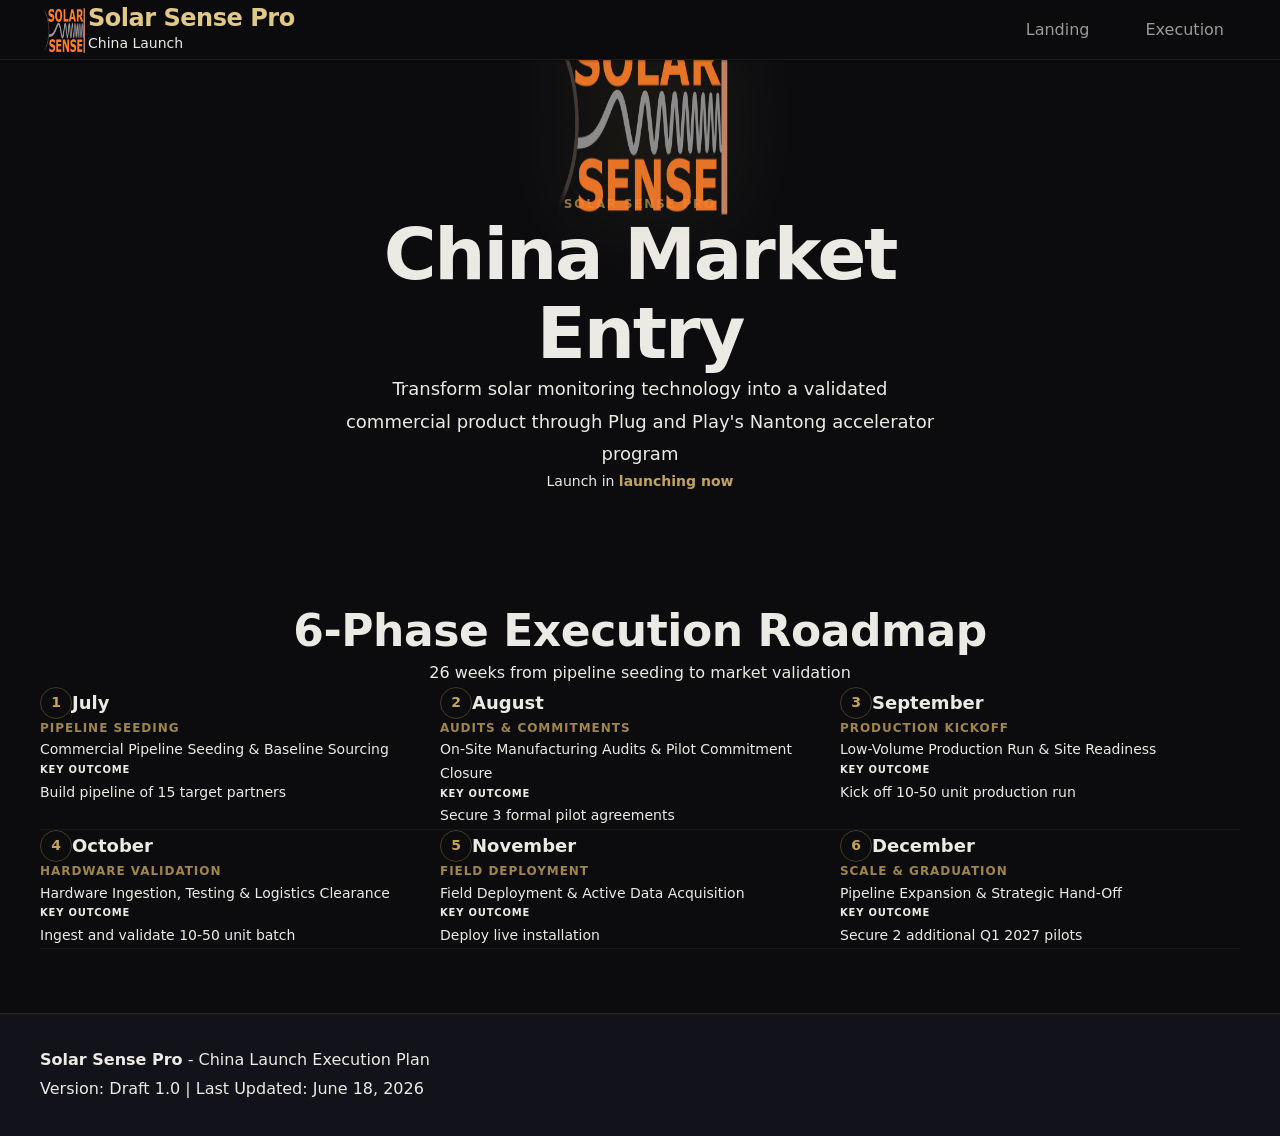
==== commit 9cda9627: "Move CTA button from hero to bottom of landing page Co-authored-by: Cursor <cursoragent@cursor.com>" ====
--- a/index.html
+++ b/index.html
@@ -46,10 +46,6 @@
                     <h1 class="hero-title">China Market Entry</h1>
                     <p class="hero-mission">Transform solar monitoring technology into a validated commercial product through Plug and Play's Nantong accelerator program</p>
                     
-                    <div class="hero-cta">
-                        <a href="execution.html" class="btn btn-primary btn-lg">View Execution Dashboard</a>
-                    </div>
-                    
                     <p class="hero-countdown-text" id="countdown-text">Launch in <span id="countdown-simple">—</span></p>
                 </div>
             </div>
--- a/styles.css
+++ b/styles.css
@@ -2689,6 +2689,21 @@
 }
 
 /* ====================================
+   Bottom CTA Section
+   ==================================== */
+
+.bottom-cta-section {
+    padding: 4rem 0;
+    background: linear-gradient(180deg, transparent 0%, rgba(196, 163, 90, 0.03) 50%, transparent 100%);
+}
+
+.bottom-cta-content {
+    display: flex;
+    justify-content: center;
+    align-items: center;
+}
+
+/* ====================================
    Floating Back Button
    ==================================== */
 
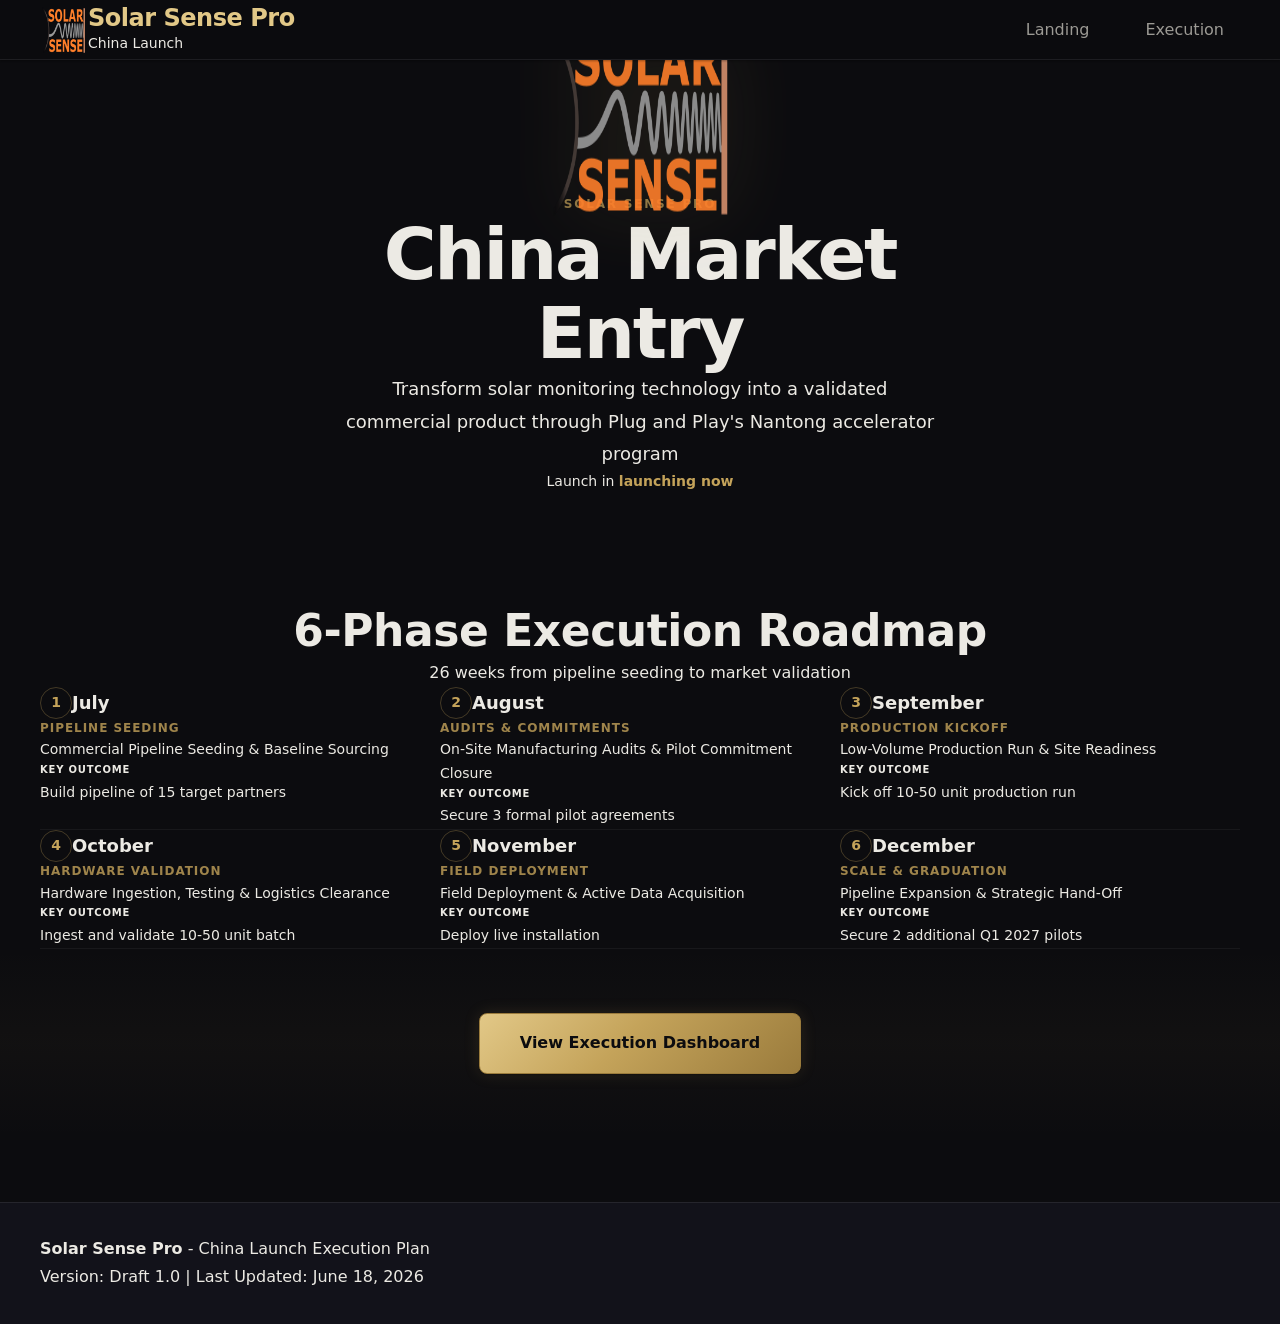
==== commit 1e7032d4: "Add bottom CTA section to landing page Co-authored-by: Cursor <cursoragent@cursor.com>" ====
--- a/index.html
+++ b/index.html
@@ -65,6 +65,14 @@
             </div>
         </section>
 
+        <!-- Bottom CTA -->
+        <section class="bottom-cta-section">
+            <div class="container">
+                <div class="bottom-cta-content">
+                    <a href="execution.html" class="btn btn-primary btn-lg">View Execution Dashboard</a>
+                </div>
+            </div>
+        </section>
     </main>
 
     <!-- Footer -->
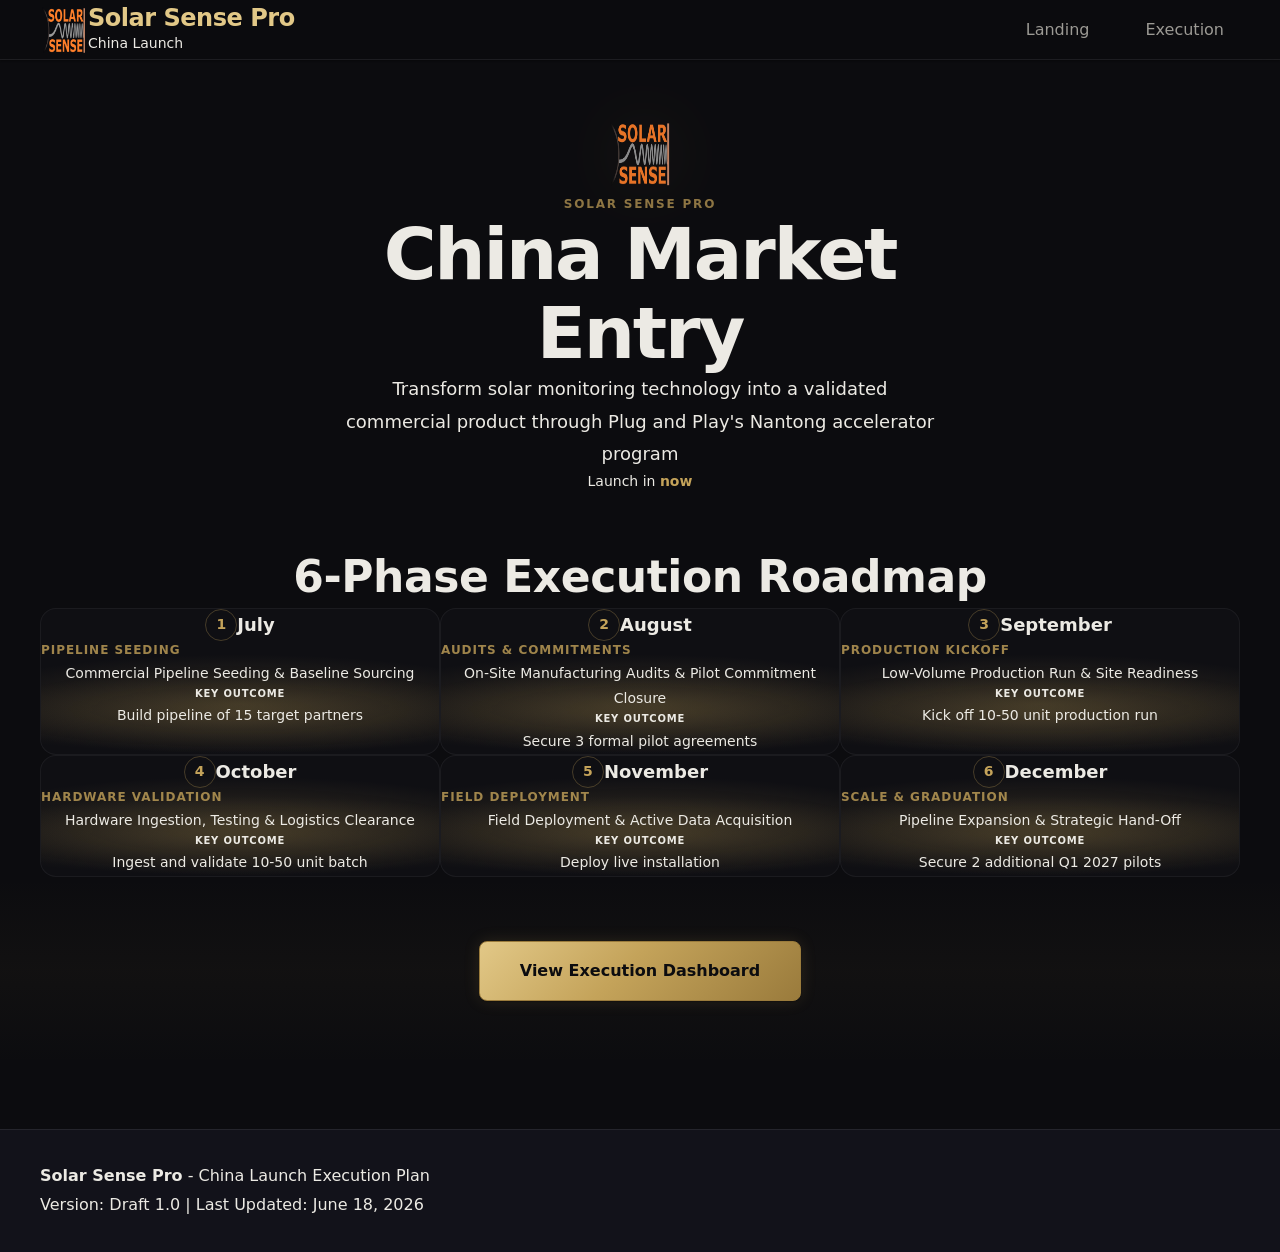
==== commit 1ac62a2b: "Remove roadmap section subtitle Co-authored-by: Cursor <cursoragent@cursor.com>" ====
--- a/index.html
+++ b/index.html
@@ -56,7 +56,6 @@
             <div class="container">
                 <div class="section-header">
                     <h2 class="section-title">6-Phase Execution Roadmap</h2>
-                    <p class="section-subtitle">26 weeks from pipeline seeding to market validation</p>
                 </div>
 
                 <div class="roadmap-timeline" id="roadmap-timeline">
--- a/styles.css
+++ b/styles.css
@@ -1743,7 +1743,7 @@
 /* Hero Section - Minimal & Elegant */
 .hero-section {
     position: relative;
-    padding: clamp(8rem, 15vh, 12rem) 0 clamp(6rem, 12vh, 10rem);
+    padding: clamp(8rem, 15vh, 12rem) 0 clamp(3rem, 6vh, 5rem);
     background: transparent;
     text-align: center;
     overflow: hidden;
@@ -1752,11 +1752,11 @@
 /* Floating Logo Animation */
 .floating-logo {
     position: absolute;
-    top: -40px;
+    top: 60px;
     left: 50%;
     transform: translateX(-50%);
-    width: clamp(140px, 20vw, 200px);
-    height: clamp(140px, 20vw, 200px);
+    width: clamp(47px, 6.67vw, 67px);
+    height: clamp(47px, 6.67vw, 67px);
     opacity: 0.9;
     animation: float 8s ease-in-out infinite;
     filter: drop-shadow(0 0 40px rgba(196, 163, 90, 0.2));
@@ -1842,7 +1842,9 @@
 /* Section Headers - More Spacious */
 .section-header {
     text-align: center;
-    margin-bottom: clamp(var(--space-7), 8vw, var(--space-8));
+    margin-bottom: clamp(var(--space-9), 10vw, var(--space-10));
+    position: relative;
+    padding-top: 60px;
 }
 
 .section-title {
@@ -1853,13 +1855,18 @@
     margin: 0 0 var(--space-3);
     line-height: 1.3;
     letter-spacing: -0.01em;
+    position: absolute;
+    top: 0;
+    left: 50%;
+    transform: translateX(-50%);
+    width: 100%;
 }
 
 .section-subtitle {
     font-size: var(--font-size-base);
     color: var(--text-tertiary);
     max-width: 600px;
-    margin: 0 auto;
+    margin: 0 auto var(--space-6);
     font-weight: 400;
 }
 
@@ -1872,43 +1879,252 @@
 .roadmap-timeline {
     display: grid;
     grid-template-columns: 1fr;
-    gap: var(--space-6);
+    gap: var(--space-8);
 }
 
 @media (min-width: 768px) {
     .roadmap-timeline {
         grid-template-columns: repeat(2, 1fr);
-        gap: var(--space-7);
+        gap: var(--space-9);
     }
 }
 
 @media (min-width: 1024px) {
     .roadmap-timeline {
         grid-template-columns: repeat(3, 1fr);
-        gap: var(--space-8);
+        gap: clamp(var(--space-9), 3vw, var(--space-10));
+    }
+}
+
+/* Liquid Wave Animation Keyframes */
+@keyframes liquidWave {
+    0%, 100% {
+        transform: translateX(-50%) translateY(0) scaleX(1);
+        opacity: 0.15;
+    }
+    50% {
+        transform: translateX(-50%) translateY(-8px) scaleX(1.1);
+        opacity: 0.25;
+    }
+}
+
+@keyframes liquidWave2 {
+    0%, 100% {
+        transform: translateX(-50%) translateY(0) scaleX(1);
+        opacity: 0.1;
+    }
+    50% {
+        transform: translateX(-50%) translateY(-12px) scaleX(1.15);
+        opacity: 0.2;
+    }
+}
+
+@keyframes rippleOut {
+    0% {
+        transform: translate(-50%, -50%) scale(0);
+        opacity: 0.6;
+    }
+    100% {
+        transform: translate(-50%, -50%) scale(4);
+        opacity: 0;
+    }
+}
+
+@keyframes floatIdle {
+    0%, 100% {
+        transform: translateY(0);
+    }
+    50% {
+        transform: translateY(-4px);
     }
 }
 
 .phase-card {
-    background: transparent;
-    border: none;
-    border-radius: 0;
-    padding: var(--space-5) 0;
-    transition: all var(--transition);
+    background: rgba(24, 24, 31, 0.3);
+    border: 1px solid rgba(255, 255, 255, 0.05);
+    border-radius: 16px;
+    padding: var(--space-7);
+    transition: all 0.4s cubic-bezier(0.4, 0, 0.2, 1);
     position: relative;
-    border-bottom: 1px solid rgba(255, 255, 255, 0.05);
+    cursor: pointer;
+    overflow: hidden;
+    animation: floatIdle 6s ease-in-out infinite;
+    will-change: transform;
+    text-align: center;
+}
+
+.phase-card::before {
+    content: '';
+    position: absolute;
+    bottom: 0;
+    left: 50%;
+    width: 150%;
+    height: 100px;
+    background: radial-gradient(ellipse at center, rgba(196, 163, 90, 0.2) 0%, transparent 70%);
+    transform: translateX(-50%);
+    animation: liquidWave 8s ease-in-out infinite;
+    pointer-events: none;
+}
+
+.phase-card::after {
+    content: '';
+    position: absolute;
+    bottom: 0;
+    left: 50%;
+    width: 160%;
+    height: 80px;
+    background: radial-gradient(ellipse at center, rgba(196, 163, 90, 0.15) 0%, transparent 70%);
+    transform: translateX(-50%);
+    animation: liquidWave2 10s ease-in-out infinite 1s;
+    pointer-events: none;
 }
 
 .phase-card:hover {
-    border-bottom-color: rgba(196, 163, 90, 0.3);
+    border-color: rgba(196, 163, 90, 0.3);
+    transform: translateY(-8px);
+    box-shadow: 0 12px 40px rgba(196, 163, 90, 0.15);
+}
+
+.phase-card:hover::before {
+    opacity: 0.3;
+}
+
+.phase-card:hover::after {
+    opacity: 0.25;
+}
+
+.phase-card.expanded {
+    grid-column: 1 / -1;
+    background: rgba(24, 24, 31, 0.8);
+    backdrop-filter: blur(16px);
+    border-color: rgba(196, 163, 90, 0.4);
     transform: none;
+    animation: none;
+}
+
+.phase-card.expanded::before,
+.phase-card.expanded::after {
+    opacity: 0;
+}
+
+/* Ripple effect container */
+.phase-card-ripple {
+    position: absolute;
+    top: 0;
+    left: 0;
+    width: 100%;
+    height: 100%;
+    pointer-events: none;
+    overflow: hidden;
+    border-radius: 16px;
+}
+
+.ripple-circle {
+    position: absolute;
+    border-radius: 50%;
+    background: radial-gradient(circle, rgba(196, 163, 90, 0.6) 0%, rgba(196, 163, 90, 0) 70%);
+    animation: rippleOut 0.8s cubic-bezier(0.4, 0, 0.2, 1);
+    pointer-events: none;
+}
+
+@media (prefers-reduced-motion: reduce) {
+    .phase-card,
+    .phase-card::before,
+    .phase-card::after {
+        animation: none;
+    }
+    
+    .phase-card:hover {
+        transform: none;
+    }
+}
+
+/* Mobile Responsive Refinements */
+@media (max-width: 767px) {
+    .phase-card {
+        padding: var(--space-5);
+        border-radius: 12px;
+    }
+    
+    .phase-card::before,
+    .phase-card::after {
+        height: 60px;
+        opacity: 0.5;
+    }
+    
+    .phase-card:hover {
+        transform: translateY(-4px);
+    }
+    
+    .phase-card.expanded {
+        border-radius: 12px;
+        padding: var(--space-5);
+    }
+    
+    .expanded-header {
+        flex-direction: column;
+        align-items: flex-start;
+        gap: var(--space-3);
+    }
+    
+    .close-btn {
+        position: absolute;
+        top: var(--space-5);
+        right: var(--space-5);
+    }
+    
+    .weeks-container {
+        gap: var(--space-4);
+    }
+    
+    .week-detail-card {
+        padding: var(--space-4);
+    }
+    
+    .week-detail-header {
+        flex-direction: column;
+        gap: var(--space-2);
+        align-items: flex-start;
+    }
+    
+    .week-topic {
+        font-size: var(--font-size-base);
+    }
+    
+    .track-content {
+        font-size: 13px;
+    }
+}
+
+/* Tablet Adjustments */
+@media (min-width: 768px) and (max-width: 1023px) {
+    .phase-card.expanded {
+        grid-column: 1 / -1;
+    }
+    
+    .weeks-container {
+        grid-template-columns: 1fr;
+        gap: var(--space-4);
+    }
+}
+
+/* Desktop Large Screens */
+@media (min-width: 1024px) {
+    .phase-card:hover {
+        transform: translateY(-8px) scale(1.02);
+    }
+    
+    .phase-card.expanded {
+        padding: var(--space-7);
+    }
 }
 
 .phase-header {
     display: flex;
     align-items: center;
+    justify-content: center;
     gap: var(--space-4);
-    margin-bottom: var(--space-4);
+    margin-bottom: var(--space-5);
 }
 
 .phase-number {
@@ -1938,17 +2154,18 @@
     font-size: var(--font-size-xs);
     font-weight: 600;
     color: var(--gold);
-    margin-bottom: var(--space-3);
+    margin-bottom: var(--space-5);
     text-transform: uppercase;
     letter-spacing: 0.08em;
     opacity: 0.8;
+    text-align: left;
 }
 
 .phase-description {
     font-size: var(--font-size-sm);
-    line-height: 1.7;
+    line-height: 1.8;
     color: var(--text-secondary);
-    margin-bottom: var(--space-4);
+    margin-bottom: var(--space-6);
 }
 
 .phase-outcome {
@@ -1956,6 +2173,7 @@
     background: transparent;
     border: none;
     border-radius: 0;
+    margin-top: var(--space-5);
 }
 
 .phase-outcome-label {
@@ -1965,13 +2183,214 @@
     text-transform: uppercase;
     letter-spacing: 0.08em;
     display: block;
+    margin-bottom: var(--space-4);
+}
+
+.phase-outcome-text {
+    font-size: var(--font-size-sm);
+    color: var(--text-primary);
+    line-height: 1.8;
+    text-align: right;
+}
+
+/* Expanded Card Content */
+.phase-card-content {
+    position: relative;
+    z-index: 2;
+}
+
+.phase-card-expanded {
+    position: relative;
+    z-index: 2;
+    max-height: 0;
+    opacity: 0;
+    overflow: hidden;
+    transition: max-height 0.6s cubic-bezier(0.4, 0, 0.2, 1),
+                opacity 0.4s ease 0.2s,
+                margin-top 0.6s cubic-bezier(0.4, 0, 0.2, 1);
+}
+
+.phase-card.expanded .phase-card-expanded {
+    max-height: 2000px;
+    opacity: 1;
+    margin-top: var(--space-6);
+}
+
+.expanded-header {
+    display: flex;
+    justify-content: space-between;
+    align-items: center;
+    margin-bottom: var(--space-6);
+    padding-bottom: var(--space-4);
+    border-bottom: 1px solid rgba(196, 163, 90, 0.2);
+}
+
+.expanded-title {
+    font-family: var(--font-display);
+    font-size: var(--font-size-xl);
+    font-weight: 600;
+    color: var(--gold);
+}
+
+.close-btn {
+    background: transparent;
+    border: 1px solid rgba(196, 163, 90, 0.3);
+    border-radius: 50%;
+    width: 36px;
+    height: 36px;
+    display: flex;
+    align-items: center;
+    justify-content: center;
+    cursor: pointer;
+    color: var(--gold);
+    transition: all 0.3s ease;
+}
+
+.close-btn:hover {
+    background: rgba(196, 163, 90, 0.1);
+    border-color: var(--gold);
+    transform: rotate(90deg);
+}
+
+.weeks-container {
+    display: grid;
+    grid-template-columns: 1fr;
+    gap: var(--space-5);
+}
+
+@media (min-width: 768px) {
+    .weeks-container {
+        grid-template-columns: repeat(2, 1fr);
+    }
+}
+
+.week-detail-card {
+    background: rgba(12, 12, 15, 0.5);
+    border: 1px solid rgba(255, 255, 255, 0.08);
+    border-radius: 12px;
+    padding: var(--space-5);
+    transition: all 0.3s ease;
+}
+
+.week-detail-card:hover {
+    border-color: rgba(196, 163, 90, 0.3);
+    transform: translateY(-2px);
+}
+
+.week-detail-header {
+    display: flex;
+    justify-content: space-between;
+    align-items: flex-start;
+    margin-bottom: var(--space-4);
+}
+
+.week-number-badge {
+    font-family: var(--font-display);
+    font-size: var(--font-size-xs);
+    font-weight: 700;
+    color: var(--gold);
+    background: rgba(196, 163, 90, 0.1);
+    border: 1px solid rgba(196, 163, 90, 0.3);
+    border-radius: 6px;
+    padding: 4px 12px;
+    text-transform: uppercase;
+    letter-spacing: 0.05em;
+}
+
+.week-priority-badge {
+    font-size: var(--font-size-xs);
+    font-weight: 600;
+    padding: 4px 10px;
+    border-radius: 6px;
+    text-transform: uppercase;
+    letter-spacing: 0.05em;
+}
+
+.week-priority-badge.critical {
+    background: rgba(196, 92, 92, 0.15);
+    color: #ff6b6b;
+    border: 1px solid rgba(196, 92, 92, 0.3);
+}
+
+.week-priority-badge.high {
+    background: rgba(255, 159, 67, 0.15);
+    color: #ffa94d;
+    border: 1px solid rgba(255, 159, 67, 0.3);
+}
+
+.week-priority-badge.medium {
+    background: rgba(255, 212, 59, 0.15);
+    color: #ffd43b;
+    border: 1px solid rgba(255, 212, 59, 0.3);
+}
+
+.week-topic {
+    font-size: var(--font-size-lg);
+    font-weight: 600;
+    color: var(--text-primary);
     margin-bottom: var(--space-2);
 }
 
-.phase-outcome-text {
-    font-size: var(--font-size-sm);
-    color: var(--text-primary);
+.week-dates {
+    font-size: var(--font-size-sm);
+    color: var(--text-muted);
+    margin-bottom: var(--space-4);
+}
+
+.week-track {
+    margin-bottom: var(--space-4);
+}
+
+.track-label {
+    font-size: var(--font-size-xs);
+    font-weight: 700;
+    color: var(--gold);
+    text-transform: uppercase;
+    letter-spacing: 0.08em;
+    margin-bottom: var(--space-2);
+    display: block;
+}
+
+.track-content {
+    font-size: var(--font-size-sm);
+    color: var(--text-secondary);
     line-height: 1.6;
+}
+
+.week-deliverables {
+    margin-top: var(--space-4);
+    padding-top: var(--space-4);
+    border-top: 1px solid rgba(255, 255, 255, 0.05);
+}
+
+.deliverables-title {
+    font-size: var(--font-size-xs);
+    font-weight: 700;
+    color: var(--text-muted);
+    text-transform: uppercase;
+    letter-spacing: 0.08em;
+    margin-bottom: var(--space-3);
+}
+
+.deliverables-list {
+    list-style: none;
+    padding: 0;
+    margin: 0;
+}
+
+.deliverables-list li {
+    font-size: var(--font-size-sm);
+    color: var(--text-secondary);
+    padding-left: var(--space-4);
+    position: relative;
+    margin-bottom: var(--space-2);
+}
+
+.deliverables-list li::before {
+    content: '→';
+    position: absolute;
+    left: 0;
+    color: var(--gold);
 }
 
 /* Metrics Section - Minimal */
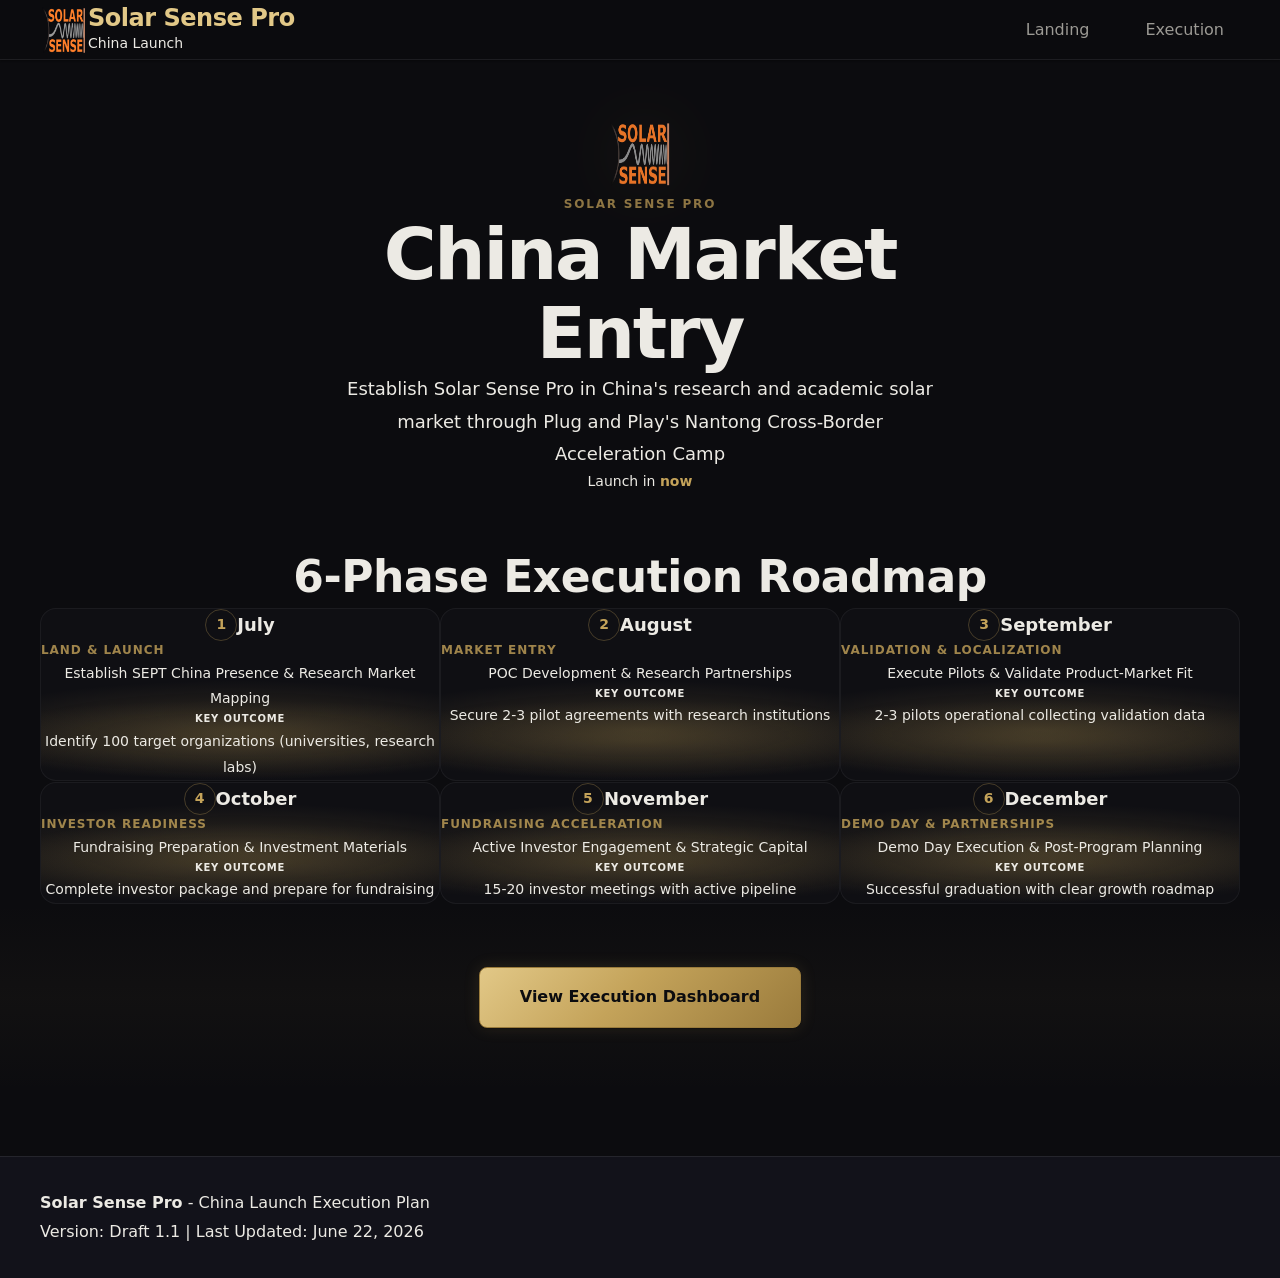
==== commit 03f0a15c: "Align HTML and README with 24-week Solar Sense Pro plan Co-authored-by: Cursor <cursoragent@cursor.c" ====
--- a/index.html
+++ b/index.html
@@ -44,7 +44,7 @@
                 <div class="hero-content-centered">
                     <span class="hero-eyebrow">Solar Sense Pro</span>
                     <h1 class="hero-title">China Market Entry</h1>
-                    <p class="hero-mission">Transform solar monitoring technology into a validated commercial product through Plug and Play's Nantong accelerator program</p>
+                    <p class="hero-mission">Establish Solar Sense Pro in China's research and academic solar market through Plug and Play's Nantong Cross-Border Acceleration Camp</p>
                     
                     <p class="hero-countdown-text" id="countdown-text">Launch in <span id="countdown-simple">—</span></p>
                 </div>
@@ -80,7 +80,7 @@
             <div class="footer-content">
                 <div class="footer-info">
                     <p><strong>Solar Sense Pro</strong> - China Launch Execution Plan</p>
-                    <p>Version: Draft 1.0 | Last Updated: June 18, 2026</p>
+                    <p>Version: Draft 1.1 | Last Updated: June 22, 2026</p>
                 </div>
             </div>
         </div>
--- a/styles.css
+++ b/styles.css
@@ -316,6 +316,68 @@
     margin-bottom: var(--space-xl);
 }
 
+/* Execution page - align visual language with landing */
+.execution-page .overview-section {
+    position: relative;
+    padding-top: clamp(6rem, 11vh, 8rem);
+    overflow: hidden;
+}
+
+.execution-floating-logo {
+    position: absolute;
+    top: 18px;
+    left: 50%;
+    transform: translateX(-50%);
+    width: clamp(42px, 6vw, 56px);
+    height: clamp(42px, 6vw, 56px);
+    opacity: 0.85;
+    pointer-events: none;
+    filter: drop-shadow(0 0 28px rgba(196, 163, 90, 0.22));
+}
+
+.execution-hero {
+    max-width: 760px;
+    margin: 0 auto var(--space-2xl);
+    text-align: center;
+    display: flex;
+    flex-direction: column;
+    align-items: center;
+    gap: var(--space-4);
+}
+
+.execution-hero-title {
+    font-size: clamp(2rem, 4.6vw, 3.25rem);
+}
+
+.execution-page .timeline-badge {
+    margin-top: var(--space-2);
+}
+
+.execution-page .section:not(.overview-section) {
+    border-top: 1px solid rgba(196, 163, 90, 0.12);
+}
+
+.execution-page .stat-card {
+    border-radius: var(--radius-lg);
+    background: linear-gradient(180deg, rgba(23, 23, 29, 0.95) 0%, rgba(18, 18, 22, 0.95) 100%);
+}
+
+.execution-page .stat-icon {
+    width: 52px;
+    height: 52px;
+    border-radius: 50%;
+    display: inline-flex;
+    align-items: center;
+    justify-content: center;
+    font-size: 1.5rem;
+    background: rgba(196, 163, 90, 0.14);
+    border: 1px solid rgba(196, 163, 90, 0.35);
+}
+
+.execution-page .section-description {
+    color: var(--text-secondary);
+}
+
 .timeline-badge {
     display: inline-flex;
     flex-direction: column;
@@ -475,7 +537,7 @@
     font-weight: 700;
 }
 
-.week-header.phase-Pipeline { background: var(--phase-july); }
+.week-header.phase-Pipeline { background: var(--gold); }
 .week-header.phase-Audits { background: var(--phase-august); }
 .week-header.phase-Production { background: var(--phase-september); }
 .week-header.phase-Hardware { background: var(--phase-october); }
@@ -537,6 +599,24 @@
     background: var(--status-plan-bg);
     color: var(--status-plan);
     border: 1px solid var(--status-plan-border);
+}
+
+.badge-plan {
+    background: var(--status-plan-bg);
+    color: var(--status-plan);
+    border: 1px solid var(--status-plan-border);
+}
+
+.badge-execution {
+    background: var(--status-exec-bg);
+    color: var(--status-exec);
+    border: 1px solid var(--status-exec-border);
+}
+
+.badge-archived {
+    background: #6b7280;
+    color: #ffffff;
+    border: 1px solid #6b7280;
 }
 
 .week-hours {
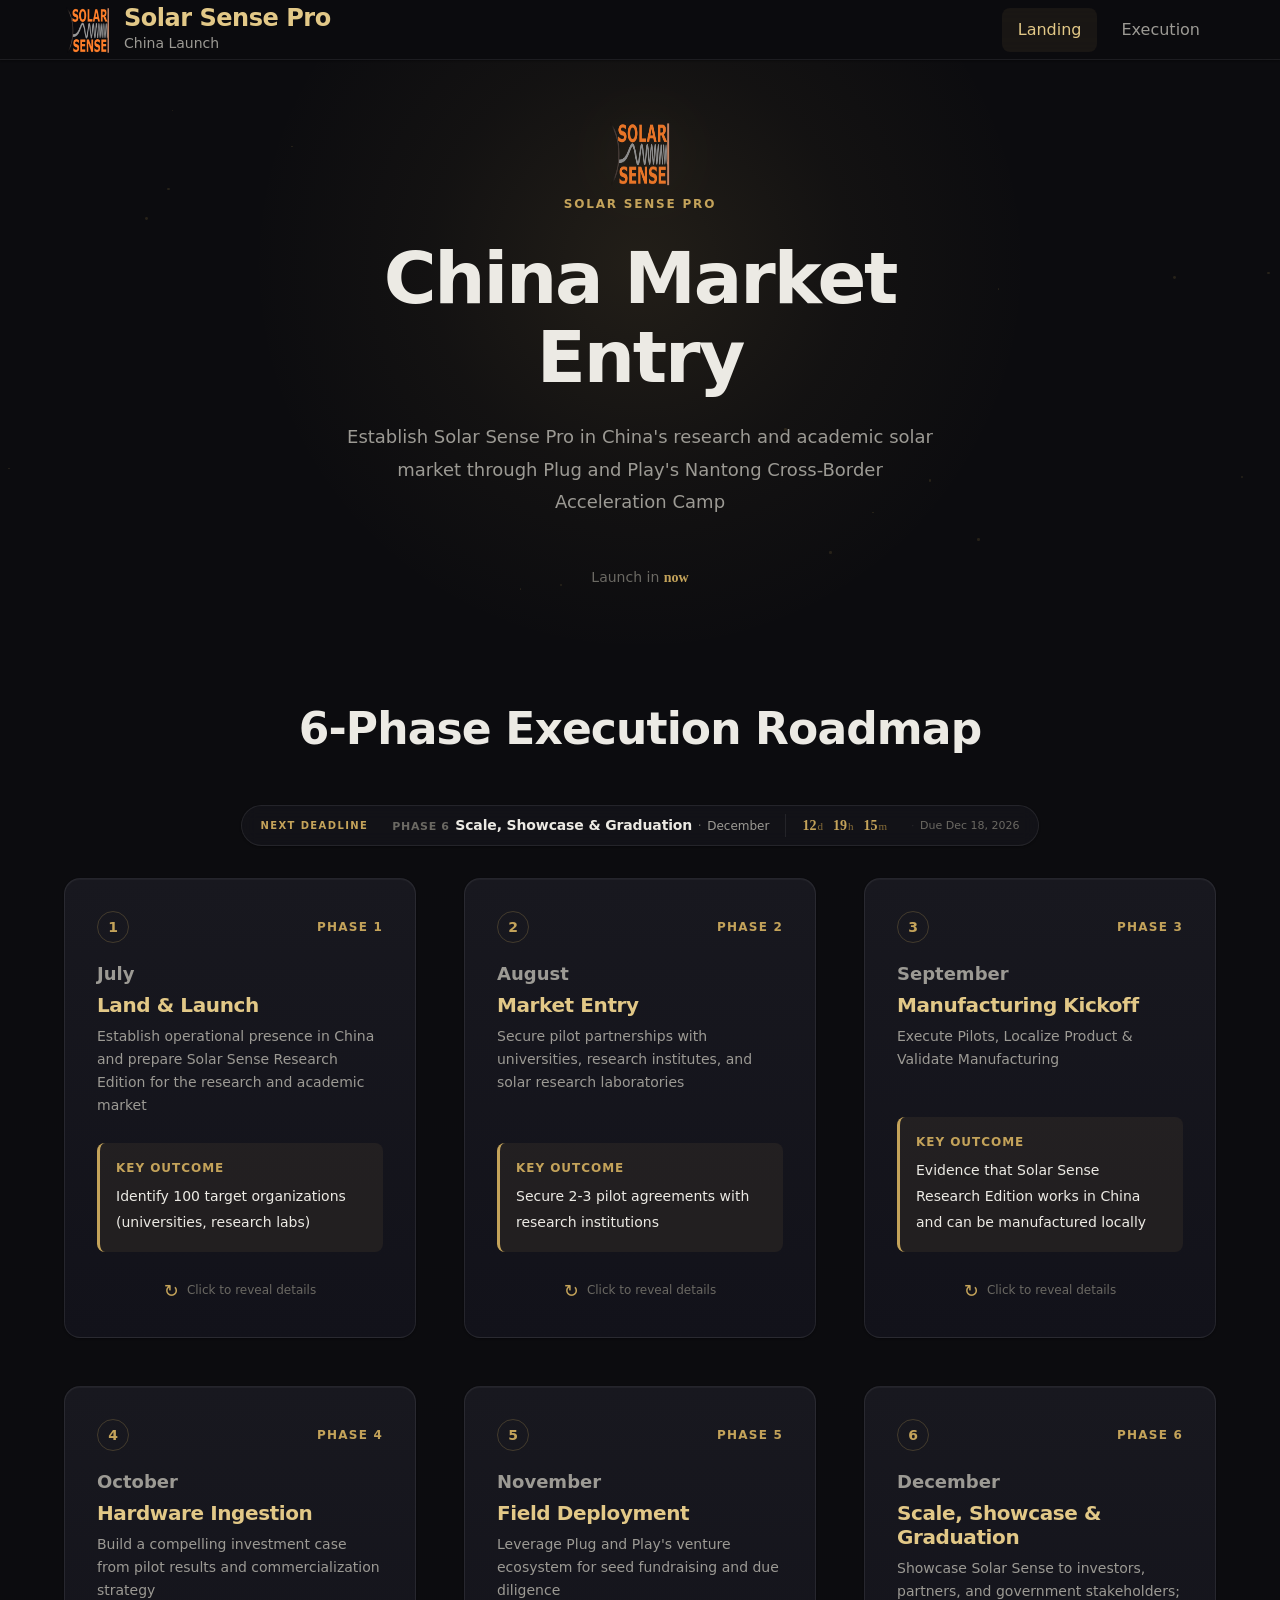
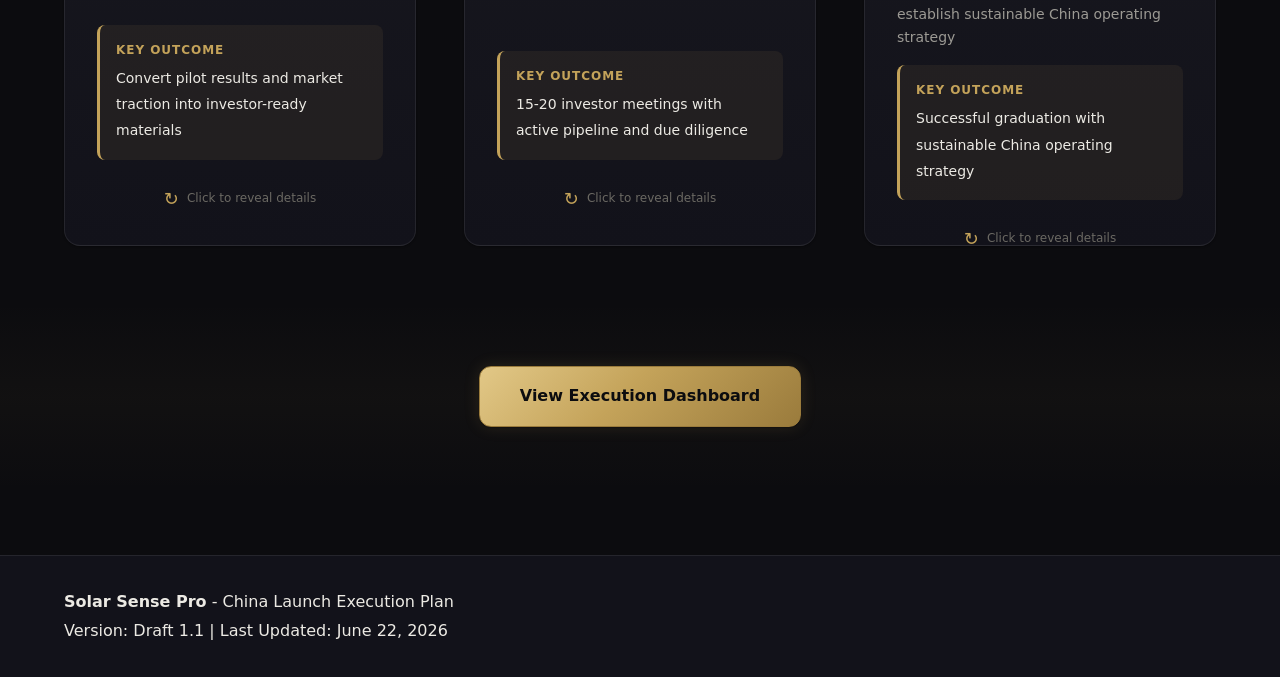
==== commit dde156bb: "Add week task checklists, progress bars, and countdown UI updates. Key activities and deliverables a" ====
--- a/index.html
+++ b/index.html
@@ -36,17 +36,18 @@
 
     <main class="main">
         <!-- Hero Section - Minimal & Elegant -->
-        <section class="hero-section">
-            <!-- Floating Logo -->
+        <section class="hero-section" data-spotlight>
+            <div class="hero-spotlight" aria-hidden="true"></div>
+            <div class="hero-particles" data-particles aria-hidden="true"></div>
             <img src="assets/logo.png" alt="Solar Sense Pro" class="floating-logo">
             
             <div class="container">
                 <div class="hero-content-centered">
-                    <span class="hero-eyebrow">Solar Sense Pro</span>
-                    <h1 class="hero-title">China Market Entry</h1>
-                    <p class="hero-mission">Establish Solar Sense Pro in China's research and academic solar market through Plug and Play's Nantong Cross-Border Acceleration Camp</p>
+                    <span class="hero-eyebrow" data-reveal>Solar Sense Pro</span>
+                    <h1 class="hero-title" data-reveal>China Market Entry</h1>
+                    <p class="hero-mission" data-reveal>Establish Solar Sense Pro in China's research and academic solar market through Plug and Play's Nantong Cross-Border Acceleration Camp</p>
                     
-                    <p class="hero-countdown-text" id="countdown-text">Launch in <span id="countdown-simple">—</span></p>
+                    <p class="hero-countdown-text" id="countdown-text" data-reveal>Launch in <span id="countdown-simple">—</span></p>
                 </div>
             </div>
         </section>
@@ -54,11 +55,36 @@
         <!-- Execution Roadmap - At-a-Glance -->
         <section class="roadmap-overview-section">
             <div class="container">
-                <div class="section-header">
+                <div class="section-header" data-reveal>
                     <h2 class="section-title">6-Phase Execution Roadmap</h2>
                 </div>
 
-                <div class="roadmap-timeline" id="roadmap-timeline">
+                <div class="phase-countdown" id="phase-countdown" data-reveal aria-live="polite">
+                    <div class="phase-countdown-inner">
+                        <span class="phase-countdown-eyebrow">Next deadline</span>
+                        <div class="phase-countdown-body">
+                            <div class="phase-countdown-phase">
+                                <span class="phase-countdown-tag" id="pc-tag">—</span>
+                                <span class="phase-countdown-title" id="pc-title">—</span>
+                                <span class="phase-countdown-month" id="pc-month">—</span>
+                            </div>
+                            <div class="phase-countdown-timer" id="pc-timer" aria-label="Time remaining">
+                                <span class="countdown-segment">
+                                    <span class="countdown-value" id="pc-days">—</span><span class="countdown-suffix">d</span>
+                                </span>
+                                <span class="countdown-segment">
+                                    <span class="countdown-value" id="pc-hours">—</span><span class="countdown-suffix">h</span>
+                                </span>
+                                <span class="countdown-segment">
+                                    <span class="countdown-value" id="pc-minutes">—</span><span class="countdown-suffix">m</span>
+                                </span>
+                            </div>
+                        </div>
+                        <span class="phase-countdown-due" id="pc-due">—</span>
+                    </div>
+                </div>
+
+                <div class="flip-cards-grid roadmap-timeline" id="roadmap-timeline" data-reveal-group>
                     <!-- Phases will be dynamically generated here -->
                 </div>
             </div>
@@ -67,7 +93,7 @@
         <!-- Bottom CTA -->
         <section class="bottom-cta-section">
             <div class="container">
-                <div class="bottom-cta-content">
+                <div class="bottom-cta-content" data-reveal>
                     <a href="execution.html" class="btn btn-primary btn-lg">View Execution Dashboard</a>
                 </div>
             </div>
@@ -88,6 +114,7 @@
 
     <!-- Scripts -->
     <script src="data.js"></script>
+    <script src="motion.js"></script>
     <script src="roadmap.js"></script>
 </body>
 </html>
--- a/styles.css
+++ b/styles.css
@@ -16,70 +16,85 @@
 @import url('https://fonts.googleapis.com/css2?family=Outfit:wght@400;500;600;700&family=DM+Sans:wght@400;500;600;700&display=swap');
 
 :root {
-    /* Gold Palette - Primary Brand Colors */
+    /* ── Midnight Champagne — Core Palette ── */
     --gold: #c4a35a;
     --gold-light: #e2c887;
     --gold-dark: #9a7b3c;
     --gold-glow: rgba(196, 163, 90, 0.35);
-    
-    /* Surface Colors - Dark Theme Layers */
+
     --ink: #0c0c0f;
     --ink-raised: #12121a;
     --surface: #18181f;
     --surface-hover: #1f1f28;
-    
-    /* Text Hierarchy */
+
+    --border: rgba(255, 255, 255, 0.08);
+    --border-gold: rgba(196, 163, 90, 0.25);
+
     --text: #eceae4;
     --text-muted: #9c9a94;
     --text-dim: #6b6963;
-    
-    /* Borders */
-    --border: rgba(255, 255, 255, 0.08);
-    --border-gold: rgba(196, 163, 90, 0.25);
-    
-    /* Status Colors - Workflow States */
+
+    /* Semantic aliases */
+    --text-primary: var(--text);
+    --text-secondary: var(--text-muted);
+    --text-tertiary: var(--text-dim);
+    --background: var(--ink);
+    --background-alt: var(--ink-raised);
+    --surface-elevated: var(--surface-hover);
+    --color-primary: var(--gold);
+    --color-success: var(--status-resource);
+    --color-text: var(--text);
+    --color-text-light: var(--text-muted);
+    --color-card: var(--surface);
+    --color-bg-dark: var(--ink-raised);
+    --color-overlay: rgba(12, 12, 15, 0.88);
+
+    /* Status & Phase (functional, muted against gold) */
     --status-plan: #6b6ea8;
     --status-plan-bg: rgba(107, 110, 168, 0.14);
     --status-plan-border: rgba(107, 110, 168, 0.38);
-    
     --status-exec: #b8924a;
     --status-exec-bg: rgba(184, 146, 74, 0.14);
     --status-exec-border: rgba(184, 146, 74, 0.38);
-    
     --status-resource: #5a9a82;
     --status-resource-bg: rgba(90, 154, 130, 0.14);
     --status-resource-border: rgba(90, 154, 130, 0.38);
-    
-    /* Critical/Error States */
     --critical: #c45c5c;
     --critical-bg: rgba(196, 92, 92, 0.12);
-    
-    /* Tint Layers */
     --primary-50: rgba(196, 163, 90, 0.08);
     --primary-100: rgba(196, 163, 90, 0.15);
     --primary-200: rgba(196, 163, 90, 0.28);
-    
-    /* Phase Colors - Updated for dark theme */
     --phase-july: #6b6ea8;
     --phase-august: #5a9a82;
     --phase-september: #b8924a;
     --phase-october: #8b7aa8;
     --phase-november: #c45c5c;
     --phase-december: #5a9a82;
-    
-    /* Spacing Scale */
-    --space-xs: 0.25rem;
-    --space-sm: 0.5rem;
-    --space-md: 1rem;
-    --space-lg: 1.5rem;
-    --space-xl: 2rem;
-    --space-2xl: 3rem;
-    --space-3xl: 4rem;
+
+    /* Spacing */
+    --space-1: 0.25rem;
+    --space-2: 0.5rem;
+    --space-3: 0.75rem;
+    --space-4: 1rem;
+    --space-5: 1.5rem;
+    --space-6: 2rem;
+    --space-7: 2.5rem;
+    --space-8: 3rem;
+    --space-9: 3.5rem;
+    --space-10: 4rem;
+    --space-xs: var(--space-1);
+    --space-sm: var(--space-2);
+    --space-md: var(--space-4);
+    --space-lg: var(--space-5);
+    --space-xl: var(--space-6);
+    --space-2xl: var(--space-8);
+    --space-3xl: var(--space-10);
     --section-padding: clamp(3rem, 7vw, 5rem);
-    
+
     /* Typography */
     --font-display: 'Outfit', ui-sans-serif, system-ui, sans-serif;
     --font-body: 'DM Sans', ui-sans-serif, system-ui, sans-serif;
+    --font-accent: 'Cambria Math', Cambria, 'Times New Roman', serif;
     --font-mono: ui-monospace, 'Cascadia Code', 'Segoe UI Mono', monospace;
     --font-size-xs: 0.75rem;
     --font-size-sm: 0.875rem;
@@ -89,31 +104,36 @@
     --font-size-2xl: 1.5rem;
     --font-size-3xl: 2rem;
     --font-size-4xl: 2.5rem;
-    
-    /* Border Radius */
+
+    /* Shape */
     --radius-sm: 8px;
     --radius-md: 12px;
     --radius-lg: 16px;
     --radius-xl: 24px;
     --radius-full: 9999px;
-    
-    /* Shadows */
+
+    /* Depth */
     --shadow-sm: 0 1px 2px rgba(0, 0, 0, 0.35);
     --shadow-md: 0 4px 16px rgba(0, 0, 0, 0.4);
     --shadow-lg: 0 12px 40px rgba(0, 0, 0, 0.5);
+    --shadow-lift: 0 8px 28px rgba(0, 0, 0, 0.45), 0 0 20px var(--gold-glow);
     --shadow-gold: 0 0 24px var(--gold-glow);
     --shadow-inset: inset 0 1px 0 rgba(255, 255, 255, 0.04);
-    
-    /* Motion & Easing */
-    --duration-fast: 0.2s;
+
+    /* Motion — 250ms–650ms, standard easing */
+    --ease: cubic-bezier(0.4, 0, 0.2, 1);
+    --transition: var(--duration-normal) var(--ease);
+    --duration-fast: 0.25s;
     --duration-normal: 0.35s;
+    --duration-medium: 0.45s;
     --duration-slow: 0.55s;
-    --ease: cubic-bezier(0.25, 0.46, 0.45, 0.94);
-    
+    --duration-reveal: 0.65s;
+
     /* Layout */
-    --max-width: 1200px;
+    --max-width: 76rem;
     --header-height: 60px;
     --nav-h: 60px;
+    --touch-min: 44px;
 }
 
 /* Reduced Motion Support */
@@ -121,7 +141,9 @@
     :root {
         --duration-fast: 0.01ms;
         --duration-normal: 0.01ms;
+        --duration-medium: 0.01ms;
         --duration-slow: 0.01ms;
+        --duration-reveal: 0.01ms;
     }
     
     *,
@@ -131,6 +153,121 @@
         animation-iteration-count: 1 !important;
         transition-duration: 0.01ms !important;
     }
+
+    [data-reveal] {
+        opacity: 1 !important;
+        transform: none !important;
+    }
+}
+
+/* ====================================
+   Focus & Accessibility
+   ==================================== */
+
+:focus-visible {
+    outline: 2px solid var(--gold);
+    outline-offset: 3px;
+}
+
+.btn:focus-visible,
+.nav-link:focus-visible,
+.month-tab:focus-visible,
+.filter-btn:focus-visible,
+.phase-card:focus-visible,
+.week-card:focus-visible {
+    outline: 2px solid var(--gold-light);
+    outline-offset: 2px;
+    box-shadow: 0 0 0 4px var(--primary-50);
+}
+
+/* ====================================
+   Hero Effects — Spotlight & Particles
+   ==================================== */
+
+[data-spotlight] {
+    position: relative;
+    isolation: isolate;
+}
+
+.hero-spotlight {
+    position: absolute;
+    inset: 0;
+    pointer-events: none;
+    z-index: 0;
+    background: radial-gradient(
+        600px circle at var(--spot-x, 50%) var(--spot-y, 35%),
+        rgba(196, 163, 90, 0.12) 0%,
+        rgba(196, 163, 90, 0.04) 35%,
+        transparent 65%
+    );
+    transition: opacity var(--duration-slow) var(--ease);
+}
+
+.hero-particles {
+    position: absolute;
+    inset: 0;
+    pointer-events: none;
+    z-index: 0;
+    overflow: hidden;
+}
+
+.particle {
+    position: absolute;
+    left: var(--x);
+    top: var(--y);
+    width: var(--size);
+    height: var(--size);
+    border-radius: 50%;
+    background: var(--gold);
+    opacity: 0.15;
+    animation: particleFloat var(--duration) var(--delay) ease-in-out infinite;
+}
+
+@keyframes particleFloat {
+    0%, 100% {
+        transform: translate(0, 0);
+        opacity: 0.08;
+    }
+    50% {
+        transform: translate(var(--drift), -24px);
+        opacity: 0.22;
+    }
+}
+
+/* ====================================
+   Scroll Reveal
+   ==================================== */
+
+[data-reveal] {
+    opacity: 0;
+    transform: translateY(16px);
+    transition:
+        opacity var(--duration-reveal) var(--ease),
+        transform var(--duration-reveal) var(--ease);
+}
+
+[data-reveal].is-revealed {
+    opacity: 1;
+    transform: translateY(0);
+}
+
+/* ====================================
+   3D Tilt Cards
+   ==================================== */
+
+[data-tilt] {
+    transform-style: preserve-3d;
+    transition:
+        transform var(--duration-normal) var(--ease),
+        border-color var(--duration-normal) var(--ease),
+        box-shadow var(--duration-normal) var(--ease);
+    will-change: transform;
+}
+
+@media (prefers-reduced-motion: reduce) {
+    [data-tilt] {
+        will-change: auto;
+    }
 }
 
 /* ====================================
@@ -152,15 +289,16 @@
     line-height: 1.2;
     margin-bottom: var(--space-md);
     color: var(--text);
+    letter-spacing: -0.02em;
 }
 
 h1 { 
     font-size: clamp(1.5rem, 4vw, 2.25rem); 
     line-height: 1.15;
-    letter-spacing: -0.02em;
 }
 h2 { 
     font-size: clamp(1.75rem, 4vw, 2.5rem); 
+    letter-spacing: -0.025em;
 }
 h3 { font-size: 1.125rem; }
 h4 { font-size: var(--font-size-xl); }
@@ -189,7 +327,7 @@
 .container {
     max-width: var(--max-width);
     margin: 0 auto;
-    padding: 0 var(--space-3);
+    padding: 0 clamp(var(--space-4), 4vw, var(--space-6));
 }
 
 .section {
@@ -260,43 +398,70 @@
     margin-top: -4px;
 }
 
+.nav-link {
+    font-family: var(--font-display);
+    color: var(--text-muted);
+    font-weight: 500;
+    padding: var(--space-sm) var(--space-md);
+    border-radius: var(--radius-sm);
+    transition: color var(--duration-fast) var(--ease),
+        background var(--duration-fast) var(--ease);
+    min-height: var(--touch-min);
+    display: inline-flex;
+    align-items: center;
+}
+
+.nav-link:hover,
+.nav-link.active {
+    color: var(--gold-light);
+    background: var(--primary-50);
+}
+
 .nav-toggle {
     display: none;
     flex-direction: column;
-    gap: 4px;
+    justify-content: center;
+    gap: 5px;
     background: none;
-    border: none;
+    border: 1px solid transparent;
     cursor: pointer;
     padding: var(--space-sm);
+    min-width: var(--touch-min);
+    min-height: var(--touch-min);
+    border-radius: var(--radius-sm);
+}
+
+.nav-toggle:focus-visible {
+    border-color: var(--border-gold);
 }
 
 .nav-toggle span {
     display: block;
     width: 24px;
-    height: 3px;
+    height: 2px;
     background: var(--gold);
     border-radius: var(--radius-sm);
-    transition: all var(--duration-fast) var(--ease);
+    transition: transform var(--duration-normal) var(--ease),
+        opacity var(--duration-normal) var(--ease);
+}
+
+.nav-toggle.active span:nth-child(1) {
+    transform: translateY(7px) rotate(45deg);
+}
+
+.nav-toggle.active span:nth-child(2) {
+    opacity: 0;
+}
+
+.nav-toggle.active span:nth-child(3) {
+    transform: translateY(-7px) rotate(-45deg);
 }
 
 .nav-menu {
     display: flex;
     list-style: none;
-    gap: var(--space-lg);
-}
-
-.nav-link {
-    font-family: var(--font-display);
-    color: var(--text-muted);
-    font-weight: 500;
-    padding: var(--space-sm) var(--space-md);
-    border-radius: var(--radius-sm);
-    transition: all var(--duration-fast) var(--ease);
-}
-
-.nav-link:hover {
-    color: var(--gold-light);
-    background: var(--primary-50);
+    gap: var(--space-sm);
+    align-items: center;
 }
 
 /* ====================================
@@ -321,6 +486,14 @@
     position: relative;
     padding-top: clamp(6rem, 11vh, 8rem);
     overflow: hidden;
+}
+
+.execution-page .overview-section .container,
+.execution-page .execution-hero,
+.execution-page .stats-grid,
+.execution-page .quick-stats {
+    position: relative;
+    z-index: 1;
 }
 
 .execution-floating-logo {
@@ -375,7 +548,449 @@
 }
 
 .execution-page .section-description {
-    color: var(--text-secondary);
+    color: var(--text-muted);
+}
+
+.execution-page .section-intro {
+    margin-bottom: var(--space-2xl);
+}
+
+.execution-page .section-intro .section-eyebrow {
+    margin-bottom: var(--space-sm);
+}
+
+.execution-page .section-intro .section-title {
+    font-size: clamp(1.75rem, 3.5vw, 2.25rem);
+    letter-spacing: -0.025em;
+}
+
+.execution-page .phase-countdown--execution {
+    margin-bottom: var(--space-2xl);
+}
+
+/* Compact timeline pill */
+.timeline-badge--compact {
+    flex-direction: row;
+    align-items: center;
+    flex-wrap: wrap;
+    justify-content: center;
+    gap: var(--space-sm);
+    padding: 0.5rem 1.25rem;
+    border-radius: var(--radius-full);
+    background: rgba(24, 24, 31, 0.65);
+    border: 1px solid var(--border-gold);
+    box-shadow: var(--shadow-sm);
+    color: var(--text);
+}
+
+.timeline-badge--compact .timeline-dates {
+    font-size: var(--font-size-sm);
+    font-weight: 600;
+    color: var(--gold-light);
+}
+
+.timeline-badge--compact .timeline-separator {
+    color: var(--text-dim);
+    font-size: var(--font-size-sm);
+}
+
+.timeline-badge--compact .timeline-duration {
+    font-size: var(--font-size-xs);
+    color: var(--text-muted);
+    opacity: 1;
+}
+
+.execution-page .quick-stats {
+    background: rgba(24, 24, 31, 0.55);
+    border: 1px solid var(--border);
+    backdrop-filter: blur(8px);
+}
+
+.execution-page .milestone-card,
+.execution-page .relationship-category,
+.execution-page .glossary-panel,
+.execution-page .month-content,
+.execution-page .overall-progress {
+    transition: border-color var(--duration-normal) var(--ease),
+        box-shadow var(--duration-normal) var(--ease),
+        transform var(--duration-normal) var(--ease);
+}
+
+.execution-page .milestone-card:hover,
+.execution-page .relationship-category:hover,
+.execution-page .date-card:hover {
+    border-color: var(--border-gold);
+    box-shadow: var(--shadow-lift);
+    transform: translateY(-2px);
+}
+
+.execution-page .countdown-banner {
+    display: inline-flex;
+    flex-wrap: wrap;
+    align-items: center;
+    justify-content: center;
+    gap: var(--space-sm) var(--space-md);
+    width: 100%;
+    max-width: 36rem;
+    margin: 0 auto var(--space-xl);
+    padding: 0.625rem 1.25rem;
+    background: rgba(24, 24, 31, 0.55);
+    border: 1px solid var(--border-gold);
+    border-radius: var(--radius-full);
+    box-shadow: var(--shadow-sm);
+    color: var(--text);
+    text-align: center;
+}
+
+.execution-page .countdown-label {
+    font-family: var(--font-display);
+    font-size: 0.625rem;
+    font-weight: 600;
+    letter-spacing: 0.12em;
+    text-transform: uppercase;
+    color: var(--gold);
+    opacity: 1;
+    display: inline;
+    margin: 0;
+}
+
+.execution-page .countdown-event {
+    font-family: var(--font-display);
+    font-size: var(--font-size-sm);
+    font-weight: 600;
+    color: var(--text);
+    display: inline;
+    margin: 0;
+}
+
+.execution-page .countdown-time {
+    font-family: var(--font-accent);
+    font-size: var(--font-size-sm);
+    font-weight: 600;
+    color: var(--gold);
+    display: inline;
+    margin: 0;
+}
+
+/* Week activity badges */
+.badge-phase {
+    background: var(--primary-50);
+    color: var(--gold-light);
+    border: 1px solid var(--border-gold);
+}
+
+.badge-month {
+    background: var(--ink-raised);
+    color: var(--text-muted);
+    border: 1px solid var(--border);
+}
+
+.badge-archived {
+    background: var(--primary-50);
+    color: var(--text-dim);
+    border: 1px solid var(--border);
+}
+
+/* Week team row */
+.week-team {
+    display: flex;
+    flex-wrap: wrap;
+    align-items: center;
+    gap: var(--space-sm);
+    font-size: var(--font-size-xs);
+    color: var(--text-muted);
+    margin: var(--space-sm) 0 var(--space-md);
+    padding: var(--space-sm) var(--space-md);
+    background: var(--ink-raised);
+    border-radius: var(--radius-sm);
+    border: 1px solid var(--border);
+}
+
+.week-team .team-member strong {
+    color: var(--gold);
+    font-weight: 600;
+}
+
+.week-team .team-separator {
+    color: var(--text-dim);
+}
+
+.week-team .team-total {
+    color: var(--text-dim);
+    font-family: var(--font-accent);
+}
+
+/* Activity preview on timeline cards */
+.week-activities-preview {
+    list-style: none;
+    margin: var(--space-md) 0 0;
+    padding: 0;
+}
+
+.week-activities-preview li {
+    font-size: var(--font-size-xs);
+    color: var(--text-muted);
+    line-height: 1.5;
+    padding-left: var(--space-md);
+    position: relative;
+    margin-bottom: var(--space-xs);
+}
+
+.week-activities-preview li::before {
+    content: '→';
+    position: absolute;
+    left: 0;
+    color: var(--gold-dark);
+}
+
+.week-card:hover {
+    box-shadow: var(--shadow-lift);
+}
+
+/* Week activities section */
+.week-activities-section {
+    background: transparent;
+}
+
+.week-activities-filters {
+    display: flex;
+    flex-wrap: wrap;
+    gap: var(--space-sm);
+    margin-bottom: var(--space-xl);
+    justify-content: center;
+}
+
+.week-activities-grid {
+    display: grid;
+    grid-template-columns: 1fr;
+    gap: var(--space-lg);
+}
+
+@media (min-width: 768px) {
+    .week-activities-grid {
+        grid-template-columns: repeat(2, 1fr);
+    }
+}
+
+@media (min-width: 1024px) {
+    .week-activities-grid {
+        grid-template-columns: repeat(2, 1fr);
+        gap: var(--space-xl);
+    }
+}
+
+.execution-page .week-detail-card {
+    background: var(--surface);
+    border: 1px solid var(--border);
+    border-radius: var(--radius-lg);
+    padding: var(--space-xl);
+    box-shadow: var(--shadow-sm), var(--shadow-inset);
+    transition: border-color var(--duration-normal) var(--ease),
+        box-shadow var(--duration-normal) var(--ease),
+        transform var(--duration-normal) var(--ease);
+}
+
+.execution-page .week-detail-card:hover {
+    border-color: var(--border-gold);
+    box-shadow: var(--shadow-lift);
+    transform: translateY(-3px);
+}
+
+.execution-page .week-detail-card.current-week {
+    border-color: var(--gold);
+    box-shadow: 0 0 20px var(--gold-glow);
+}
+
+.week-detail-id {
+    display: flex;
+    flex-direction: column;
+    gap: var(--space-xs);
+}
+
+.week-meta--detail {
+    justify-content: flex-end;
+}
+
+.week-detail-expand-btn {
+    margin-top: var(--space-md);
+    padding: 0.5rem 1rem;
+    font-family: var(--font-display);
+    font-size: var(--font-size-xs);
+    font-weight: 600;
+    color: var(--gold);
+    background: transparent;
+    border: 1px solid var(--border-gold);
+    border-radius: var(--radius-full);
+    cursor: pointer;
+    min-height: var(--touch-min);
+    transition: background var(--duration-normal) var(--ease),
+        color var(--duration-normal) var(--ease),
+        transform var(--duration-normal) var(--ease);
+}
+
+.week-detail-expand-btn:hover {
+    background: var(--primary-50);
+    color: var(--gold-light);
+    transform: translateY(-1px);
+}
+
+.week-progress {
+    margin: var(--space-md) 0;
+}
+
+.week-progress-header {
+    display: flex;
+    justify-content: space-between;
+    align-items: center;
+    gap: var(--space-sm);
+    margin-bottom: var(--space-xs);
+}
+
+.week-progress-label {
+    font-family: var(--font-display);
+    font-size: var(--font-size-xs);
+    font-weight: 600;
+    color: var(--text-muted);
+    text-transform: uppercase;
+    letter-spacing: 0.04em;
+}
+
+.week-progress-stats {
+    font-family: var(--font-display);
+    font-size: var(--font-size-xs);
+    font-weight: 700;
+    color: var(--gold);
+}
+
+.week-progress-bar {
+    height: 10px;
+    margin-bottom: 0;
+}
+
+.week-progress--compact .week-progress-bar {
+    height: 6px;
+}
+
+.week-progress--compact {
+    margin: var(--space-sm) 0 0;
+}
+
+.week-todo-section {
+    margin-top: var(--space-md);
+}
+
+.week-todo-header {
+    display: flex;
+    justify-content: space-between;
+    align-items: center;
+    gap: var(--space-sm);
+    margin-bottom: var(--space-sm);
+}
+
+.week-todo-count {
+    font-family: var(--font-display);
+    font-size: var(--font-size-xs);
+    font-weight: 700;
+    color: var(--gold);
+}
+
+.week-todo-list {
+    list-style: none;
+    padding: 0;
+    margin: 0;
+    display: flex;
+    flex-direction: column;
+    gap: var(--space-2);
+}
+
+.week-todo-item {
+    padding: var(--space-sm) var(--space-md);
+    background: var(--ink-raised);
+    border-radius: var(--radius-md);
+    border: 1px solid var(--border);
+    border-left: 3px solid var(--text-dim);
+    transition: border-color var(--duration-fast) var(--ease),
+        background var(--duration-fast) var(--ease);
+}
+
+.week-todo-item.completed {
+    border-left-color: var(--status-resource);
+    background: var(--status-resource-bg);
+    border-color: var(--status-resource-border);
+}
+
+.week-todo-item-header {
+    display: flex;
+    align-items: start;
+    gap: var(--space-sm);
+}
+
+.week-todo-label {
+    flex: 1;
+    font-size: var(--font-size-sm);
+    color: var(--text);
+    cursor: pointer;
+    line-height: 1.5;
+}
+
+.week-todo-item.completed .week-todo-label {
+    color: var(--text-muted);
+    text-decoration: line-through;
+}
+
+.week-activities-preview-wrap {
+    margin-top: var(--space-sm);
+}
+
+.week-preview-progress {
+    display: block;
+    font-family: var(--font-display);
+    font-size: var(--font-size-xs);
+    font-weight: 700;
+    color: var(--gold);
+    margin-bottom: var(--space-xs);
+}
+
+.week-preview-complete {
+    margin-top: var(--space-sm);
+    font-size: var(--font-size-xs);
+    font-weight: 600;
+    color: var(--status-resource);
+}
+
+.week-detail-card.week-complete,
+.week-card.week-complete {
+    border-color: var(--status-resource-border);
+}
+
+.execution-page .week-header {
+    color: var(--ink);
+}
+
+.execution-page .legend-item {
+    color: var(--text-muted);
+    font-size: var(--font-size-xs);
+}
+
+.execution-page .modal-overlay {
+    background: var(--color-overlay);
+    backdrop-filter: blur(4px);
+}
+
+.execution-page .modal-content {
+    animation: fadeIn var(--duration-normal) var(--ease);
+}
+
+.execution-page .floating-back-btn {
+    background: rgba(24, 24, 31, 0.75);
+    backdrop-filter: blur(12px);
+    border: 1px solid var(--border);
+    box-shadow: var(--shadow-sm);
+}
+
+.execution-page .floating-back-btn:hover {
+    border-color: var(--border-gold);
+    box-shadow: var(--shadow-md), 0 0 16px var(--primary-50);
 }
 
 .timeline-badge {
@@ -389,6 +1004,10 @@
     box-shadow: var(--shadow-md), 0 0 16px var(--primary-100);
 }
 
+.timeline-badge:not(.timeline-badge--compact) {
+    flex-direction: column;
+}
+
 .timeline-dates {
     font-family: var(--font-display);
     font-size: var(--font-size-xl);
@@ -417,12 +1036,14 @@
     align-items: center;
     gap: var(--space-md);
     transition: border-color var(--duration-normal) var(--ease),
-        box-shadow var(--duration-normal) var(--ease);
+        box-shadow var(--duration-normal) var(--ease),
+        transform var(--duration-normal) var(--ease);
 }
 
 .stat-card:hover {
     border-color: var(--border-gold);
-    box-shadow: var(--shadow-md), 0 0 20px var(--primary-50);
+    box-shadow: var(--shadow-lift);
+    transform: translateY(-4px);
 }
 
 .stat-icon {
@@ -430,7 +1051,7 @@
 }
 
 .stat-value {
-    font-family: var(--font-display);
+    font-family: var(--font-accent);
     font-size: var(--font-size-3xl);
     font-weight: 700;
     color: var(--gold);
@@ -542,15 +1163,23 @@
 .week-header.phase-Production { background: var(--phase-september); }
 .week-header.phase-Hardware { background: var(--phase-october); }
 .week-header.phase-Field { background: var(--phase-november); }
-.week-header.phase-Scale { background: var(--phase-december); }
-
-.week-number {
+.week-header.phase-Audits .week-dates,
+.week-header.phase-Scale .week-dates {
+    color: #c8f0e4;
+}
     font-size: var(--font-size-sm);
     opacity: 0.9;
 }
 
-.week-dates {
+.week-header .week-dates {
     font-size: var(--font-size-lg);
+    color: var(--status-resource);
+    font-weight: 600;
+}
+
+.week-body .week-dates {
+    font-size: var(--font-size-sm);
+    color: var(--text-muted);
 }
 
 .week-body {
@@ -614,9 +1243,9 @@
 }
 
 .badge-archived {
-    background: #6b7280;
-    color: #ffffff;
-    border: 1px solid #6b7280;
+    background: var(--primary-50);
+    color: var(--text-dim);
+    border: 1px solid var(--border);
 }
 
 .week-hours {
@@ -639,20 +1268,26 @@
 
 .month-tab {
     padding: var(--space-md) var(--space-xl);
-    border: 2px solid var(--border);
+    border: 1px solid var(--border);
     background: var(--surface);
     color: var(--text-muted);
     font-family: var(--font-display);
     font-weight: 600;
     border-radius: var(--radius-md);
     cursor: pointer;
-    transition: all var(--duration-fast) var(--ease);
+    transition: border-color var(--duration-normal) var(--ease),
+        color var(--duration-normal) var(--ease),
+        background var(--duration-normal) var(--ease),
+        transform var(--duration-normal) var(--ease),
+        box-shadow var(--duration-normal) var(--ease);
     white-space: nowrap;
+    min-height: var(--touch-min);
 }
 
 .month-tab:hover {
     border-color: var(--border-gold);
     color: var(--gold-light);
+    transform: translateY(-2px);
 }
 
 .month-tab.active {
@@ -795,13 +1430,13 @@
 
 .deliverable-item::before {
     content: '✓';
-    color: var(--color-success);
+    color: var(--status-resource);
     font-weight: 700;
 }
 
 .metric-item::before {
     content: '→';
-    color: var(--color-primary);
+    color: var(--gold);
     font-weight: 700;
 }
 
@@ -825,7 +1460,7 @@
     transition: border-color var(--duration-fast) var(--ease);
 }
 
-.search-input:focus {
+.search-input:focus-visible {
     outline: none;
     border-color: var(--border-gold);
     box-shadow: 0 0 0 3px var(--primary-50);
@@ -890,18 +1525,19 @@
 
 .relationship-org {
     font-size: var(--font-size-sm);
-    color: var(--color-text-light);
+    color: var(--text-muted);
     font-style: italic;
-    margin-bottom: var(--space-3);
+    margin-bottom: var(--space-md);
 }
 
 .relationship-detail {
     font-size: var(--font-size-sm);
-    margin-bottom: var(--space-2);
+    margin-bottom: var(--space-sm);
+    color: var(--text-muted);
 }
 
 .relationship-detail strong {
-    color: var(--color-text);
+    color: var(--text);
 }
 
 .status-badge {
@@ -982,7 +1618,7 @@
 
 .progress-fill {
     height: 100%;
-    background: linear-gradient(90deg, var(--status-plan), var(--status-exec), var(--status-resource));
+    background: linear-gradient(90deg, var(--gold-dark), var(--gold), var(--gold-light));
     border-radius: var(--radius-full);
     transition: width var(--duration-normal) var(--ease);
 }
@@ -1020,25 +1656,27 @@
 }
 
 .checklist-category {
-    background: var(--color-card);
-    padding: var(--space-4);
+    background: var(--surface);
+    padding: var(--space-xl);
     border-radius: var(--radius-lg);
-    box-shadow: var(--shadow-md);
+    border: 1px solid var(--border);
+    box-shadow: var(--shadow-sm), var(--shadow-inset);
 }
 
 .category-header {
     display: flex;
     justify-content: space-between;
     align-items: center;
-    margin-bottom: var(--space-4);
-    padding-bottom: var(--space-3);
-    border-bottom: 2px solid var(--color-bg-dark);
+    margin-bottom: var(--space-lg);
+    padding-bottom: var(--space-md);
+    border-bottom: 1px solid var(--border);
 }
 
 .category-count {
+    font-family: var(--font-accent);
     font-size: var(--font-size-lg);
     font-weight: 700;
-    color: var(--color-primary);
+    color: var(--gold);
 }
 
 .checklist-items {
@@ -1083,7 +1721,7 @@
 
 .checklist-description {
     font-weight: 600;
-    color: var(--color-text);
+    color: var(--text);
     flex: 1;
 }
 
@@ -1101,12 +1739,12 @@
 
 .meta-label {
     font-weight: 600;
-    color: var(--color-text-light);
+    color: var(--text-muted);
     min-width: 100px;
 }
 
 .meta-value {
-    color: var(--color-text);
+    color: var(--text);
 }
 
 /* ====================================
@@ -1201,13 +1839,14 @@
 
 .milestone-progress-label {
     font-weight: 600;
-    color: var(--color-text);
+    color: var(--text);
 }
 
 .milestone-progress-percent {
     text-align: right;
+    font-family: var(--font-accent);
     font-weight: 700;
-    color: var(--color-primary);
+    color: var(--gold);
 }
 
 /* ====================================
@@ -1254,19 +1893,24 @@
 
 .filter-btn {
     padding: var(--space-sm) var(--space-lg);
-    border: 2px solid var(--border);
+    border: 1px solid var(--border);
     background: var(--surface);
     color: var(--text-muted);
     font-family: var(--font-display);
     font-weight: 600;
     border-radius: var(--radius-full);
     cursor: pointer;
-    transition: all var(--duration-fast) var(--ease);
+    min-height: var(--touch-min);
+    transition: border-color var(--duration-normal) var(--ease),
+        color var(--duration-normal) var(--ease),
+        background var(--duration-normal) var(--ease),
+        transform var(--duration-normal) var(--ease);
 }
 
 .filter-btn:hover {
     border-color: var(--border-gold);
     color: var(--gold-light);
+    transform: translateY(-2px);
 }
 
 .filter-btn.active {
@@ -1330,7 +1974,7 @@
 
 .date-location {
     font-size: var(--font-size-sm);
-    color: var(--color-text-light);
+    color: var(--text-muted);
 }
 
 /* ====================================
@@ -1460,21 +2104,30 @@
     align-items: center;
     justify-content: center;
     gap: 0.375rem;
-    padding: 0.5625rem 1.125rem;
-    font-family: var(--font-display);
-    font-size: var(--font-size-sm);
-    font-weight: 600;
-    border-radius: var(--radius-sm);
+    padding: 0.625rem 1.25rem;
+    font-family: var(--font-display);
+    font-size: var(--font-size-sm);
+    font-weight: 600;
+    border-radius: var(--radius-md);
     cursor: pointer;
     white-space: nowrap;
-    transition: background var(--duration-fast) var(--ease),
-        border-color var(--duration-fast) var(--ease),
-        color var(--duration-fast) var(--ease),
-        transform var(--duration-fast) var(--ease);
+    min-height: var(--touch-min);
+    transition:
+        background var(--duration-normal) var(--ease),
+        border-color var(--duration-normal) var(--ease),
+        color var(--duration-normal) var(--ease),
+        transform var(--duration-normal) var(--ease),
+        box-shadow var(--duration-normal) var(--ease);
     border: 1px solid transparent;
 }
 
-.btn:active {
+.btn:disabled {
+    opacity: 0.45;
+    cursor: not-allowed;
+    transform: none !important;
+}
+
+.btn:active:not(:disabled) {
     transform: scale(0.98);
 }
 
@@ -1485,9 +2138,10 @@
     box-shadow: var(--shadow-sm), 0 0 16px var(--primary-100);
 }
 
-.btn-primary:hover {
+.btn-primary:hover:not(:disabled) {
     background: linear-gradient(135deg, var(--gold-light) 0%, var(--gold-light) 40%, var(--gold) 100%);
-    box-shadow: var(--shadow-md), var(--shadow-gold);
+    box-shadow: var(--shadow-lift);
+    transform: translateY(-3px);
 }
 
 .btn-secondary {
@@ -1496,10 +2150,11 @@
     border: 1px solid var(--border);
 }
 
-.btn-secondary:hover {
+.btn-secondary:hover:not(:disabled) {
     color: var(--gold-light);
     border-color: var(--border-gold);
     background: var(--primary-50);
+    transform: translateY(-2px);
 }
 
 .btn-danger {
@@ -1508,9 +2163,10 @@
     border-color: var(--critical);
 }
 
-.btn-danger:hover {
+.btn-danger:hover:not(:disabled) {
     background: #b84848;
     border-color: #b84848;
+    transform: translateY(-2px);
 }
 
 /* ====================================
@@ -1538,6 +2194,7 @@
     width: 100%;
     height: 100%;
     background: var(--color-overlay);
+    backdrop-filter: blur(4px);
 }
 
 .modal-content {
@@ -1599,6 +2256,23 @@
    Responsive Design
    ==================================== */
 
+@media (min-width: 901px) {
+    .nav-menu {
+        flex-wrap: wrap;
+        justify-content: flex-end;
+        max-width: 60vw;
+    }
+
+    .execution-page .nav-menu {
+        gap: var(--space-xs);
+    }
+
+    .execution-page .nav-link {
+        padding: var(--space-sm);
+        font-size: var(--font-size-xs);
+    }
+}
+
 @media (max-width: 1024px) {
     .relationships-grid {
         grid-template-columns: 1fr;
@@ -1615,8 +2289,8 @@
 
 @media (max-width: 768px) {
     :root {
-        --font-size-3xl: 28px;
-        --font-size-4xl: 32px;
+        --font-size-3xl: 1.75rem;
+        --font-size-4xl: 2rem;
     }
     
     .nav-toggle {
@@ -1628,17 +2302,20 @@
         top: var(--header-height);
         left: 0;
         right: 0;
-        background: var(--color-card);
+        background: var(--ink-raised);
         flex-direction: column;
-        padding: var(--space-4);
+        padding: var(--space-lg);
         box-shadow: var(--shadow-lg);
         max-height: 0;
         overflow: hidden;
-        transition: max-height 0.3s ease;
+        transition: max-height var(--duration-normal) var(--ease);
+        border-bottom: 1px solid var(--border);
+        gap: var(--space-xs);
     }
     
     .nav-menu.active {
-        max-height: 500px;
+        max-height: 80vh;
+        overflow-y: auto;
     }
     
     .stats-grid {
@@ -1827,6 +2504,12 @@
     background: transparent;
     text-align: center;
     overflow: hidden;
+}
+
+.hero-section .container,
+.hero-section .hero-content-centered {
+    position: relative;
+    z-index: 1;
 }
 
 /* Floating Logo Animation */
@@ -1870,12 +2553,12 @@
 }
 
 .hero-eyebrow {
-    font-family: var(--font-body);
+    font-family: var(--font-display);
     font-size: var(--font-size-xs);
     font-weight: 600;
     text-transform: uppercase;
     letter-spacing: 0.15em;
-    color: rgba(196, 163, 90, 0.7);
+    color: var(--gold);
 }
 
 .hero-title {
@@ -1907,24 +2590,23 @@
 
 .hero-countdown-text {
     font-size: var(--font-size-sm);
-    color: var(--text-tertiary);
-    margin: var(--space-4) 0 0;
+    color: var(--text-dim);
+    margin: var(--space-lg) 0 0;
     font-weight: 400;
 }
 
 .hero-countdown-text span {
+    font-family: var(--font-accent);
     color: var(--gold);
     font-weight: 600;
 }
 
 /* Countdown - Simplified (removed heavy card) */
 
-/* Section Headers - More Spacious */
+/* Section Headers - Landing */
 .section-header {
     text-align: center;
-    margin-bottom: clamp(var(--space-9), 10vw, var(--space-10));
-    position: relative;
-    padding-top: 60px;
+    margin-bottom: var(--space-8);
 }
 
 .section-title {
@@ -1932,14 +2614,9 @@
     font-size: clamp(2rem, 4vw, 2.75rem);
     font-weight: 700;
     color: var(--text-primary);
-    margin: 0 0 var(--space-3);
+    margin: 0 0 var(--space-md);
     line-height: 1.3;
-    letter-spacing: -0.01em;
-    position: absolute;
-    top: 0;
-    left: 50%;
-    transform: translateX(-50%);
-    width: 100%;
+    letter-spacing: -0.02em;
 }
 
 .section-subtitle {
@@ -1950,29 +2627,153 @@
     font-weight: 400;
 }
 
-/* Roadmap Overview Section - Minimal */
+/* Roadmap Overview Section */
 .roadmap-overview-section {
     padding: clamp(var(--space-7), 12vh, var(--space-9)) 0;
     background: transparent;
 }
 
-.roadmap-timeline {
+.phase-countdown {
+    display: flex;
+    justify-content: center;
+    margin: 0 auto var(--space-6);
+}
+
+.phase-countdown-inner {
+    display: inline-flex;
+    flex-wrap: wrap;
+    align-items: center;
+    justify-content: center;
+    gap: var(--space-sm) var(--space-lg);
+    max-width: 100%;
+    padding: 0.5rem 1.125rem;
+    background: rgba(24, 24, 31, 0.55);
+    border: 1px solid var(--border);
+    border-radius: var(--radius-full);
+    box-shadow: var(--shadow-sm);
+    backdrop-filter: blur(8px);
+}
+
+.phase-countdown-eyebrow {
+    font-family: var(--font-display);
+    font-size: 0.625rem;
+    font-weight: 600;
+    letter-spacing: 0.14em;
+    text-transform: uppercase;
+    color: var(--gold);
+    white-space: nowrap;
+}
+
+.phase-countdown-body {
+    display: inline-flex;
+    flex-wrap: wrap;
+    align-items: center;
+    justify-content: center;
+    gap: var(--space-md);
+}
+
+.phase-countdown-phase {
+    display: inline-flex;
+    align-items: baseline;
+    flex-wrap: wrap;
+    gap: 0.35rem;
+    font-size: var(--font-size-sm);
+    line-height: 1.4;
+}
+
+.phase-countdown-tag {
+    font-family: var(--font-display);
+    font-size: 0.6875rem;
+    font-weight: 600;
+    letter-spacing: 0.06em;
+    text-transform: uppercase;
+    color: var(--text-dim);
+}
+
+.phase-countdown-title {
+    font-family: var(--font-display);
+    font-size: var(--font-size-sm);
+    font-weight: 600;
+    color: var(--text);
+    letter-spacing: -0.01em;
+}
+
+.phase-countdown-month {
+    font-size: var(--font-size-xs);
+    color: var(--text-muted);
+}
+
+.phase-countdown-month::before {
+    content: '·';
+    margin-right: 0.35rem;
+    color: var(--text-dim);
+}
+
+.phase-countdown-timer {
+    display: inline-flex;
+    align-items: baseline;
+    gap: 0.625rem;
+    padding-left: var(--space-md);
+    border-left: 1px solid var(--border);
+}
+
+.phase-countdown-timer .countdown-segment {
+    font-family: var(--font-accent);
+    font-size: var(--font-size-sm);
+    color: var(--gold);
+    white-space: nowrap;
+}
+
+.phase-countdown-timer .countdown-value {
+    font-weight: 700;
+    font-variant-numeric: tabular-nums;
+}
+
+.phase-countdown-timer .countdown-suffix {
+    font-size: 0.6875rem;
+    font-weight: 500;
+    color: var(--gold-dark);
+    opacity: 0.85;
+    margin-left: 1px;
+}
+
+.phase-countdown-due {
+    font-size: 0.6875rem;
+    color: var(--text-dim);
+    white-space: nowrap;
+}
+
+.phase-countdown-due::before {
+    content: '·';
+    margin-right: 0.35rem;
+    color: var(--border);
+}
+
+.phase-countdown-timer.is-complete .countdown-value {
+    color: var(--status-resource);
+}
+
+/* Flip Cards Grid — Landing Roadmap */
+.roadmap-timeline.flip-cards-grid,
+.flip-cards-grid.roadmap-timeline {
     display: grid;
     grid-template-columns: 1fr;
-    gap: var(--space-8);
+    gap: var(--space-6);
 }
 
 @media (min-width: 768px) {
-    .roadmap-timeline {
+    .roadmap-timeline.flip-cards-grid,
+    .flip-cards-grid.roadmap-timeline {
         grid-template-columns: repeat(2, 1fr);
-        gap: var(--space-9);
+        gap: var(--space-7);
     }
 }
 
 @media (min-width: 1024px) {
-    .roadmap-timeline {
+    .roadmap-timeline.flip-cards-grid,
+    .flip-cards-grid.roadmap-timeline {
         grid-template-columns: repeat(3, 1fr);
-        gap: clamp(var(--space-9), 3vw, var(--space-10));
+        gap: var(--space-8);
     }
 }
 
@@ -2020,11 +2821,14 @@
 }
 
 .phase-card {
-    background: rgba(24, 24, 31, 0.3);
-    border: 1px solid rgba(255, 255, 255, 0.05);
-    border-radius: 16px;
+    background: var(--surface);
+    border: 1px solid var(--border);
+    border-radius: var(--radius-lg);
     padding: var(--space-7);
-    transition: all 0.4s cubic-bezier(0.4, 0, 0.2, 1);
+    transition:
+        border-color var(--duration-medium) var(--ease),
+        transform var(--duration-medium) var(--ease),
+        box-shadow var(--duration-medium) var(--ease);
     position: relative;
     cursor: pointer;
     overflow: hidden;
@@ -2060,9 +2864,9 @@
 }
 
 .phase-card:hover {
-    border-color: rgba(196, 163, 90, 0.3);
-    transform: translateY(-8px);
-    box-shadow: 0 12px 40px rgba(196, 163, 90, 0.15);
+    border-color: var(--border-gold);
+    transform: translateY(-6px);
+    box-shadow: var(--shadow-lift);
 }
 
 .phase-card:hover::before {
@@ -2411,7 +3215,8 @@
     margin-bottom: var(--space-2);
 }
 
-.week-dates {
+.week-detail-card .week-dates,
+.week-detail-id .week-dates {
     font-size: var(--font-size-sm);
     color: var(--text-muted);
     margin-bottom: var(--space-4);
@@ -2655,34 +3460,27 @@
     display: block;
 }
 
-/* Flip Cards */
-.flip-cards-section {
-    padding: var(--space-6) 0;
-    background: var(--background-alt);
-}
-
-.flip-cards-grid {
-    display: grid;
-    grid-template-columns: repeat(auto-fit, minmax(320px, 1fr));
-    gap: var(--space-4);
-}
-
+/* Flip Cards — Landing Page */
 .flip-card {
-    perspective: 1000px;
-    height: 480px;
+    perspective: 1200px;
+    height: 420px;
     cursor: pointer;
-    transition: transform var(--transition);
-}
-
-.flip-card.highlighted {
-    transform: scale(1.02);
-    box-shadow: 0 0 32px var(--gold-glow);
-}
-
-.flip-card:focus {
     outline: none;
-    box-shadow: 0 0 0 3px var(--gold-glow);
     border-radius: var(--radius-lg);
+    transition: transform var(--duration-normal) var(--ease);
+}
+
+.flip-card:hover:not(.is-flipped) {
+    transform: translateY(-4px);
+}
+
+.flip-card:focus-visible {
+    box-shadow: 0 0 0 3px var(--primary-100);
+}
+
+.flip-card.is-flipped {
+    transform: none;
+    z-index: 2;
 }
 
 .flip-card-inner {
@@ -2697,6 +3495,10 @@
     .flip-card-inner {
         transition: none;
     }
+
+    .flip-card:hover:not(.is-flipped) {
+        transform: none;
+    }
 }
 
 .flip-card.is-flipped .flip-card-inner {
@@ -2705,31 +3507,55 @@
 
 .flip-card-face {
     position: absolute;
-    width: 100%;
-    height: 100%;
+    inset: 0;
     backface-visibility: hidden;
+    -webkit-backface-visibility: hidden;
     border-radius: var(--radius-lg);
-    padding: var(--space-4);
+    padding: var(--space-xl);
     display: flex;
     flex-direction: column;
+    overflow: hidden;
 }
 
 .flip-card-front {
-    background: var(--surface);
-    border: 2px solid var(--border);
+    background: linear-gradient(180deg, var(--surface) 0%, var(--ink-raised) 100%);
+    border: 1px solid var(--border);
+    box-shadow: var(--shadow-sm), var(--shadow-inset);
+    transition: border-color var(--duration-normal) var(--ease),
+        box-shadow var(--duration-normal) var(--ease);
+}
+
+.flip-card:hover .flip-card-front,
+.flip-card.is-flipped .flip-card-front {
+    border-color: var(--border-gold);
 }
 
 .flip-card-back {
-    background: var(--surface-elevated);
-    border: 2px solid var(--gold);
+    background: var(--ink-raised);
+    border: 1px solid var(--border-gold);
+    box-shadow: var(--shadow-md), 0 0 24px var(--primary-50);
     transform: rotateY(180deg);
+}
+
+.flip-card-number {
+    display: flex;
+    align-items: center;
+    justify-content: center;
+    width: 2rem;
+    height: 2rem;
+    border: 1px solid var(--border-gold);
+    border-radius: 50%;
+    font-family: var(--font-display);
+    font-size: var(--font-size-sm);
+    font-weight: 700;
+    color: var(--gold);
 }
 
 .flip-card-header {
     display: flex;
     justify-content: space-between;
     align-items: center;
-    margin-bottom: var(--space-3);
+    margin-bottom: var(--space-md);
 }
 
 .flip-card-tag {
@@ -2742,63 +3568,62 @@
 
 .flip-card-month {
     font-family: var(--font-display);
+    font-size: var(--font-size-lg);
+    font-weight: 600;
+    color: var(--text-muted);
+    margin-bottom: var(--space-xs);
+}
+
+.flip-card-title {
+    font-family: var(--font-display);
     font-size: var(--font-size-xl);
     font-weight: 700;
-    color: var(--text-primary);
-}
-
-.flip-card-title {
-    font-family: var(--font-display);
-    font-size: var(--font-size-2xl);
-    font-weight: 700;
     color: var(--gold-light);
-    margin: 0 0 var(--space-2);
+    margin: 0 0 var(--space-sm);
+    letter-spacing: -0.02em;
 }
 
 .flip-card-lead {
     font-size: var(--font-size-sm);
-    color: var(--text-secondary);
-    line-height: 1.5;
-    margin-bottom: var(--space-4);
+    color: var(--text-muted);
+    line-height: 1.65;
+    margin-bottom: var(--space-md);
+    flex: 1;
 }
 
 .flip-card-outcome {
-    padding: var(--space-3);
-    background: var(--background);
+    padding: var(--space-md);
+    background: var(--primary-50);
     border-left: 3px solid var(--gold);
     border-radius: var(--radius-sm);
-    margin-bottom: auto;
+    margin-bottom: var(--space-md);
 }
 
 .flip-card-outcome-label {
+    display: block;
     font-size: var(--font-size-xs);
     font-weight: 600;
     color: var(--gold);
     text-transform: uppercase;
-    letter-spacing: 0.05em;
-    margin-bottom: var(--space-1);
+    letter-spacing: 0.08em;
+    margin-bottom: var(--space-xs);
 }
 
 .flip-card-outcome-text {
-    font-size: var(--font-size-base);
-    color: var(--text-primary);
-}
-
-.flip-card-weeks {
-    font-size: var(--font-size-sm);
-    color: var(--text-tertiary);
-    text-align: center;
-    margin: var(--space-3) 0;
+    font-size: var(--font-size-sm);
+    color: var(--text);
+    line-height: 1.6;
 }
 
 .flip-card-prompt {
     display: flex;
     align-items: center;
     justify-content: center;
-    gap: var(--space-2);
+    gap: var(--space-sm);
     font-size: var(--font-size-xs);
-    color: var(--text-tertiary);
-    margin-top: var(--space-2);
+    color: var(--text-dim);
+    margin-top: auto;
+    padding-top: var(--space-sm);
 }
 
 .flip-icon {
@@ -2809,34 +3634,73 @@
 .flip-card-back-header {
     display: flex;
     justify-content: space-between;
+    align-items: flex-start;
+    gap: var(--space-md);
+    margin-bottom: var(--space-md);
+    padding-bottom: var(--space-md);
+    border-bottom: 1px solid var(--border);
+    flex-shrink: 0;
+}
+
+.flip-card-back-month {
+    display: block;
+    font-size: var(--font-size-xs);
+    font-weight: 600;
+    color: var(--gold);
+    text-transform: uppercase;
+    letter-spacing: 0.08em;
+    margin-bottom: var(--space-xs);
+}
+
+.flip-card-back-title {
+    font-family: var(--font-display);
+    font-size: var(--font-size-lg);
+    font-weight: 700;
+    color: var(--text);
+    margin: 0;
+}
+
+.flip-close-btn {
+    flex-shrink: 0;
+    display: flex;
     align-items: center;
-    margin-bottom: var(--space-4);
-    padding-bottom: var(--space-2);
-    border-bottom: 2px solid var(--gold);
-}
-
-.flip-card-back-month {
-    font-family: var(--font-display);
-    font-size: var(--font-size-xl);
+    justify-content: center;
+    width: var(--touch-min);
+    height: var(--touch-min);
+    background: transparent;
+    border: 1px solid var(--border-gold);
+    border-radius: 50%;
+    color: var(--gold);
+    cursor: pointer;
+    transition: background var(--duration-fast) var(--ease),
+        transform var(--duration-fast) var(--ease);
+}
+
+.flip-close-btn:hover {
+    background: var(--primary-50);
+    transform: rotate(90deg);
+}
+
+.flip-card-back-scroll {
+    flex: 1;
+    overflow-y: auto;
+    padding-right: var(--space-xs);
+    scrollbar-width: thin;
+    scrollbar-color: var(--gold-dark) transparent;
+}
+
+.flip-card-back-section {
+    margin-bottom: var(--space-md);
+}
+
+.flip-section-title {
+    font-family: var(--font-display);
+    font-size: var(--font-size-xs);
     font-weight: 700;
     color: var(--gold-light);
-}
-
-.flip-card-back-weeks {
-    font-size: var(--font-size-sm);
-    color: var(--text-secondary);
-}
-
-.flip-card-back-section {
-    margin-bottom: var(--space-3);
-}
-
-.flip-card-back-title {
-    font-family: var(--font-display);
-    font-size: var(--font-size-base);
-    font-weight: 700;
-    color: var(--text-primary);
-    margin: 0 0 var(--space-2);
+    text-transform: uppercase;
+    letter-spacing: 0.08em;
+    margin: 0 0 var(--space-sm);
 }
 
 .flip-card-list {
@@ -2847,11 +3711,11 @@
 
 .flip-card-list li {
     font-size: var(--font-size-sm);
-    color: var(--text-secondary);
-    line-height: 1.6;
-    padding-left: var(--space-3);
+    color: var(--text-muted);
+    line-height: 1.55;
+    padding-left: var(--space-md);
     position: relative;
-    margin-bottom: var(--space-2);
+    margin-bottom: var(--space-xs);
 }
 
 .flip-card-list li::before {
@@ -2863,11 +3727,149 @@
 
 .flip-card-milestone {
     font-size: var(--font-size-sm);
-    color: var(--text-primary);
-    background: var(--background);
-    padding: var(--space-2);
+    color: var(--text);
+    background: var(--primary-50);
+    padding: var(--space-sm) var(--space-md);
     border-radius: var(--radius-sm);
     border-left: 3px solid var(--gold);
+    margin-bottom: var(--space-md);
+}
+
+.flip-weeks-list {
+    display: flex;
+    flex-direction: column;
+    gap: var(--space-sm);
+}
+
+.flip-week-item {
+    padding: var(--space-sm) var(--space-md);
+    background: var(--surface);
+    border: 1px solid var(--border);
+    border-radius: var(--radius-sm);
+}
+
+.flip-week-header {
+    display: flex;
+    justify-content: space-between;
+    align-items: center;
+    margin-bottom: var(--space-xs);
+}
+
+.flip-week-badge {
+    font-family: var(--font-display);
+    font-size: var(--font-size-xs);
+    font-weight: 700;
+    color: var(--gold);
+    text-transform: uppercase;
+    letter-spacing: 0.05em;
+}
+
+.flip-week-priority {
+    font-size: 0.65rem;
+    font-weight: 700;
+    padding: 2px 8px;
+    border-radius: var(--radius-full);
+    text-transform: uppercase;
+    letter-spacing: 0.04em;
+}
+
+.flip-week-priority.critical {
+    background: var(--critical-bg);
+    color: var(--critical);
+    border: 1px solid var(--critical);
+}
+
+.flip-week-priority.high {
+    background: var(--status-exec-bg);
+    color: var(--status-exec);
+    border: 1px solid var(--status-exec-border);
+}
+
+.flip-week-priority.medium {
+    background: var(--status-plan-bg);
+    color: var(--status-plan);
+    border: 1px solid var(--status-plan-border);
+}
+
+.flip-week-topic {
+    font-size: var(--font-size-sm);
+    font-weight: 600;
+    color: var(--text);
+    margin: 0 0 var(--space-xs);
+}
+
+.flip-week-dates {
+    font-size: var(--font-size-xs);
+    color: var(--text-dim);
+}
+
+.flip-week-deliverables {
+    list-style: none;
+    padding: 0;
+    margin: var(--space-xs) 0 0;
+}
+
+.flip-week-deliverables li {
+    font-size: var(--font-size-xs);
+    color: var(--text-muted);
+    padding-left: var(--space-md);
+    position: relative;
+    margin-bottom: 2px;
+}
+
+.flip-week-deliverables li::before {
+    content: '·';
+    position: absolute;
+    left: 0;
+    color: var(--gold);
+}
+
+@media (min-width: 768px) {
+    .flip-card {
+        height: 440px;
+    }
+}
+
+@media (min-width: 1024px) {
+    .flip-card {
+        height: 460px;
+    }
+}
+
+@media (max-width: 640px) {
+    .phase-countdown-inner {
+        flex-direction: column;
+        align-items: center;
+        gap: var(--space-xs);
+        padding: 0.625rem 1rem;
+        border-radius: var(--radius-lg);
+    }
+
+    .phase-countdown-body {
+        flex-direction: column;
+        gap: var(--space-xs);
+    }
+
+    .phase-countdown-timer {
+        padding-left: 0;
+        border-left: none;
+        border-top: 1px solid var(--border);
+        padding-top: var(--space-xs);
+        width: 100%;
+        justify-content: center;
+    }
+
+    .phase-countdown-due::before {
+        display: none;
+    }
+
+    .flip-card {
+        height: 400px;
+    }
+
+    .flip-card-face {
+        padding: var(--space-lg);
+    }
 }
 
 /* Quick Info Bar */
@@ -3108,83 +4110,98 @@
     outline: none;
 }
 
-/* Priority badge variants */
+/* Priority badge variants — muted against dark surfaces */
 .badge-low {
-    background-color: #6b7280;
-    color: white;
+    background: var(--primary-50);
+    color: var(--text-muted);
+    border: 1px solid var(--border);
 }
 
 .badge-medium {
-    background-color: #f59e0b;
-    color: white;
+    background: var(--status-exec-bg);
+    color: var(--status-exec);
+    border: 1px solid var(--status-exec-border);
 }
 
 .badge-high {
-    background-color: #ef4444;
-    color: white;
+    background: var(--status-exec-bg);
+    color: var(--gold-light);
+    border: 1px solid var(--border-gold);
 }
 
 .badge-critical {
-    background-color: #dc2626;
-    color: white;
+    background: var(--critical-bg);
+    color: var(--critical);
+    border: 1px solid var(--critical);
     font-weight: 700;
 }
 
 /* Status badge variants */
 .status-badge.status-intro-pending {
-    background-color: #6b7280;
-    color: white;
+    background: var(--status-plan-bg);
+    color: var(--status-plan);
+    border: 1px solid var(--status-plan-border);
 }
 
 .status-badge.status-in-progress {
-    background-color: #f59e0b;
-    color: white;
+    background: var(--status-exec-bg);
+    color: var(--status-exec);
+    border: 1px solid var(--status-exec-border);
 }
 
 .status-badge.status-active {
-    background-color: #10b981;
-    color: white;
+    background: var(--status-resource-bg);
+    color: var(--status-resource);
+    border: 1px solid var(--status-resource-border);
 }
 
 .status-badge.status-completed {
-    background-color: #059669;
-    color: white;
+    background: var(--status-resource-bg);
+    color: var(--status-resource);
+    border: 1px solid var(--status-resource-border);
 }
 
 .status-badge.status-unknown {
-    background-color: #4b5563;
-    color: white;
+    background: var(--primary-50);
+    color: var(--text-muted);
+    border: 1px solid var(--border);
 }
 
 /* Type badge variants for key dates */
 .date-type.type-program {
-    background-color: #3b82f6;
-    color: white;
+    background: var(--status-plan-bg);
+    color: var(--status-plan);
+    border: 1px solid var(--status-plan-border);
 }
 
 .date-type.type-travel {
-    background-color: #8b5cf6;
-    color: white;
+    background: var(--critical-bg);
+    color: var(--critical);
+    border: 1px solid var(--critical);
 }
 
 .date-type.type-manufacturing {
-    background-color: #f59e0b;
-    color: white;
+    background: var(--status-exec-bg);
+    color: var(--status-exec);
+    border: 1px solid var(--status-exec-border);
 }
 
 .date-type.type-deployment {
-    background-color: #10b981;
-    color: white;
+    background: var(--status-resource-bg);
+    color: var(--status-resource);
+    border: 1px solid var(--status-resource-border);
 }
 
 .date-type.type-milestone {
-    background-color: #dc2626;
-    color: white;
+    background: var(--primary-100);
+    color: var(--gold-light);
+    border: 1px solid var(--border-gold);
 }
 
 .date-type.type-holiday {
-    background-color: #6b7280;
-    color: white;
+    background: var(--primary-50);
+    color: var(--text-muted);
+    border: 1px solid var(--border);
 }
 
 /* ====================================
@@ -3254,3 +4271,161 @@
         transform: translateX(-2px);
     }
 }
+
+/* ====================================
+   Week Activities Section
+   ==================================== */
+
+.week-activities-section {
+    background: var(--surface-elevated, var(--surface));
+}
+
+.week-activities-filters {
+    display: flex;
+    flex-wrap: wrap;
+    gap: var(--space-2);
+    margin-bottom: var(--space-6);
+}
+
+.badge-phase {
+    background: rgba(107, 110, 168, 0.15);
+    color: var(--phase-july);
+    border: 1px solid rgba(107, 110, 168, 0.35);
+}
+
+.badge-month {
+    background: rgba(255, 255, 255, 0.06);
+    color: var(--text-muted);
+    border: 1px solid var(--border);
+}
+
+.week-meta--detail {
+    margin-top: 0;
+}
+
+.week-meta--compact {
+    margin-top: var(--space-2);
+}
+
+.week-team {
+    display: flex;
+    flex-wrap: wrap;
+    align-items: center;
+    gap: var(--space-2);
+    font-size: var(--font-size-sm);
+    color: var(--text-muted);
+    margin-top: var(--space-sm);
+}
+
+.team-member strong {
+    color: var(--text);
+    font-weight: 600;
+}
+
+.team-separator {
+    opacity: 0.4;
+}
+
+.team-total {
+    font-size: var(--font-size-xs);
+    opacity: 0.85;
+}
+
+.week-activities-preview {
+    margin: var(--space-sm) 0 0;
+    padding-left: var(--space-4);
+    font-size: var(--font-size-xs);
+    color: var(--text-muted);
+    line-height: 1.5;
+}
+
+.week-activities-preview li {
+    margin-bottom: 0.25rem;
+}
+
+.week-detail-id {
+    display: flex;
+    flex-direction: column;
+    gap: var(--space-1);
+}
+
+.week-detail-card.current-week {
+    border-color: var(--gold);
+    box-shadow: 0 0 16px var(--gold-glow);
+}
+
+.week-detail-expand-btn {
+    margin-top: var(--space-4);
+    padding: 0.5rem 1rem;
+    background: transparent;
+    border: 1px solid var(--border-gold);
+    border-radius: var(--radius-full);
+    color: var(--gold);
+    font-family: var(--font-display);
+    font-size: var(--font-size-xs);
+    font-weight: 600;
+    cursor: pointer;
+    transition: background var(--duration-normal) var(--ease),
+        color var(--duration-normal) var(--ease);
+}
+
+.week-detail-expand-btn:hover {
+    background: var(--gold);
+    color: var(--bg);
+}
+
+.week-accordion-summary {
+    flex: 1;
+    min-width: 0;
+}
+
+.week-accordion-title-row {
+    display: flex;
+    flex-wrap: wrap;
+    align-items: center;
+    gap: var(--space-2);
+    margin-bottom: var(--space-1);
+}
+
+.week-accordion-title {
+    font-weight: 600;
+    color: var(--text);
+}
+
+.week-accordion-dates {
+    font-size: var(--font-size-sm);
+    color: var(--text-muted);
+    margin-bottom: var(--space-1);
+}
+
+@media (min-width: 768px) {
+    .week-detail-header {
+        flex-direction: row;
+        align-items: flex-start;
+        justify-content: space-between;
+        gap: var(--space-4);
+    }
+
+    .week-meta--detail {
+        justify-content: flex-end;
+    }
+}
+
+.week-objective,
+.week-key-activities,
+.week-resources,
+.week-success-metrics {
+    margin-top: var(--space-md);
+}
+
+.resources-list {
+    margin: 0;
+    padding-left: var(--space-4);
+    font-size: var(--font-size-sm);
+    color: var(--text-muted);
+    line-height: 1.6;
+}
+
+.resources-list li {
+    margin-bottom: 0.25rem;
+}
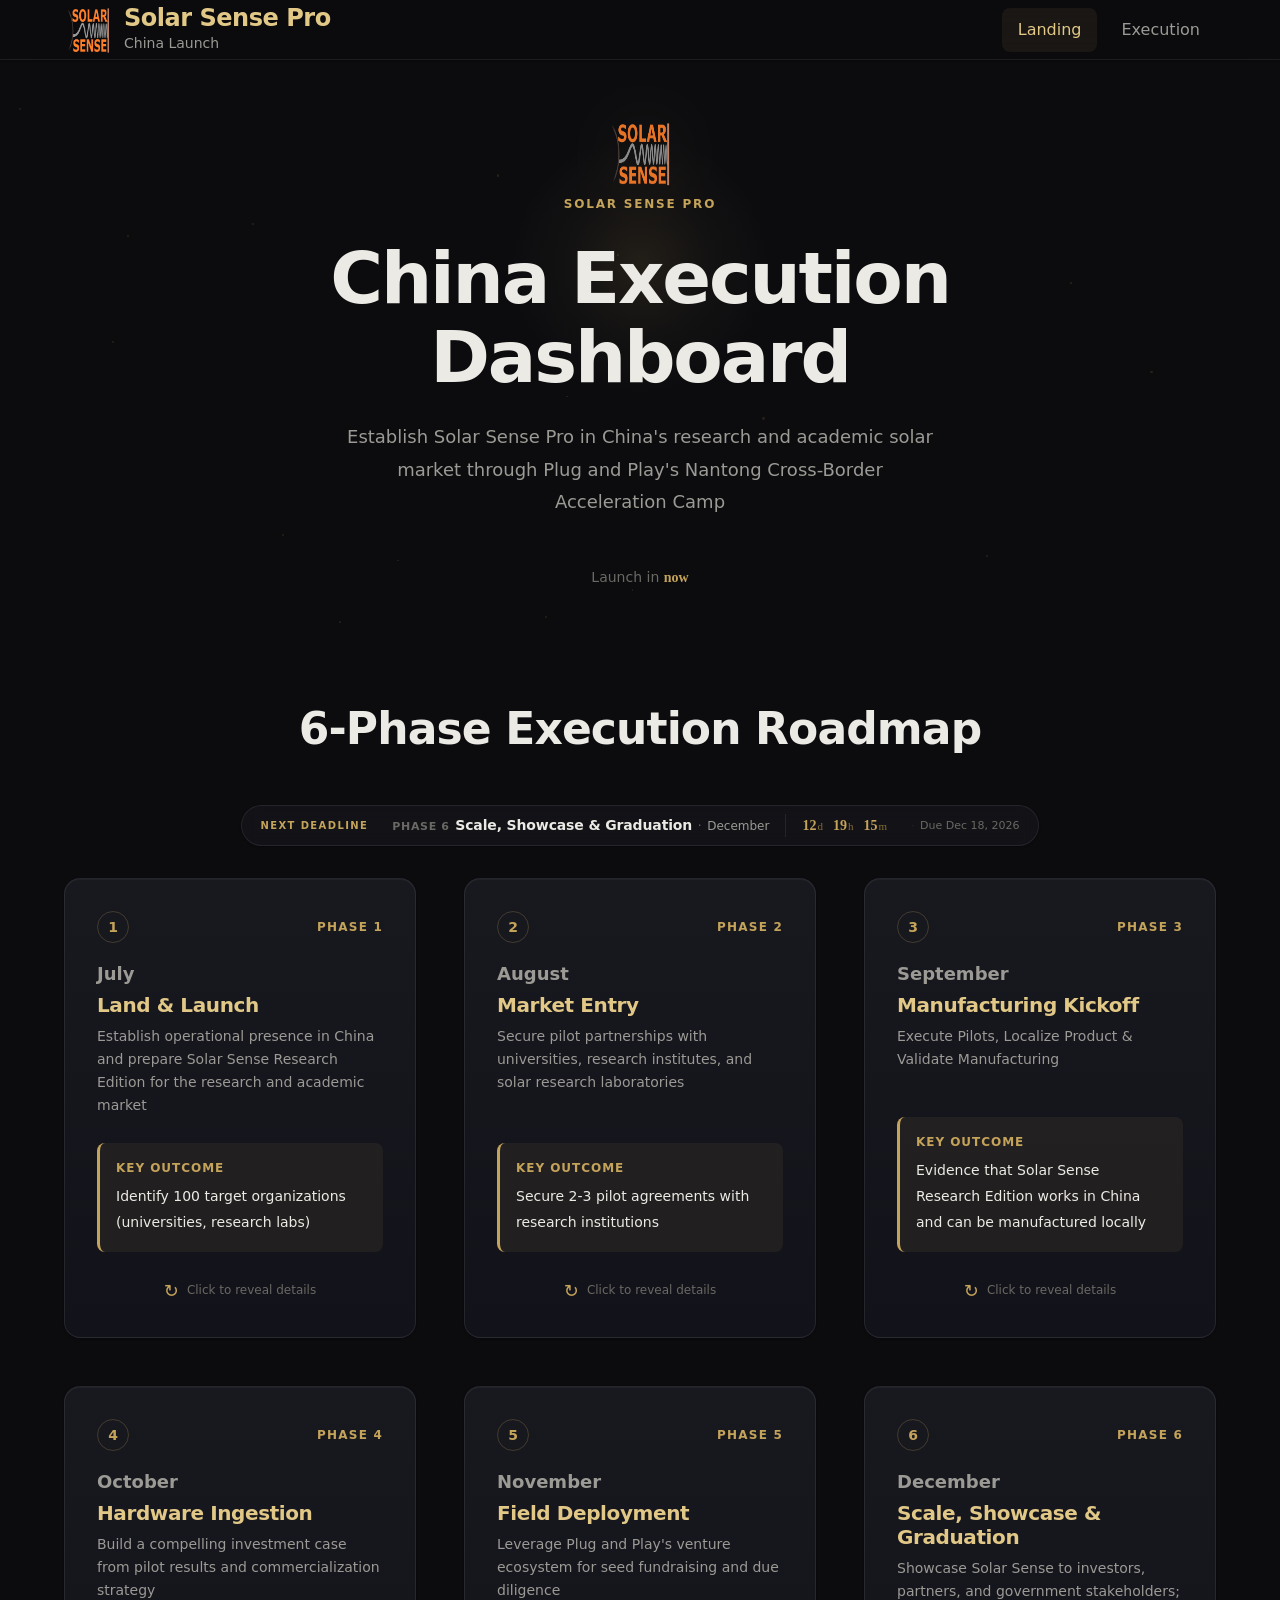
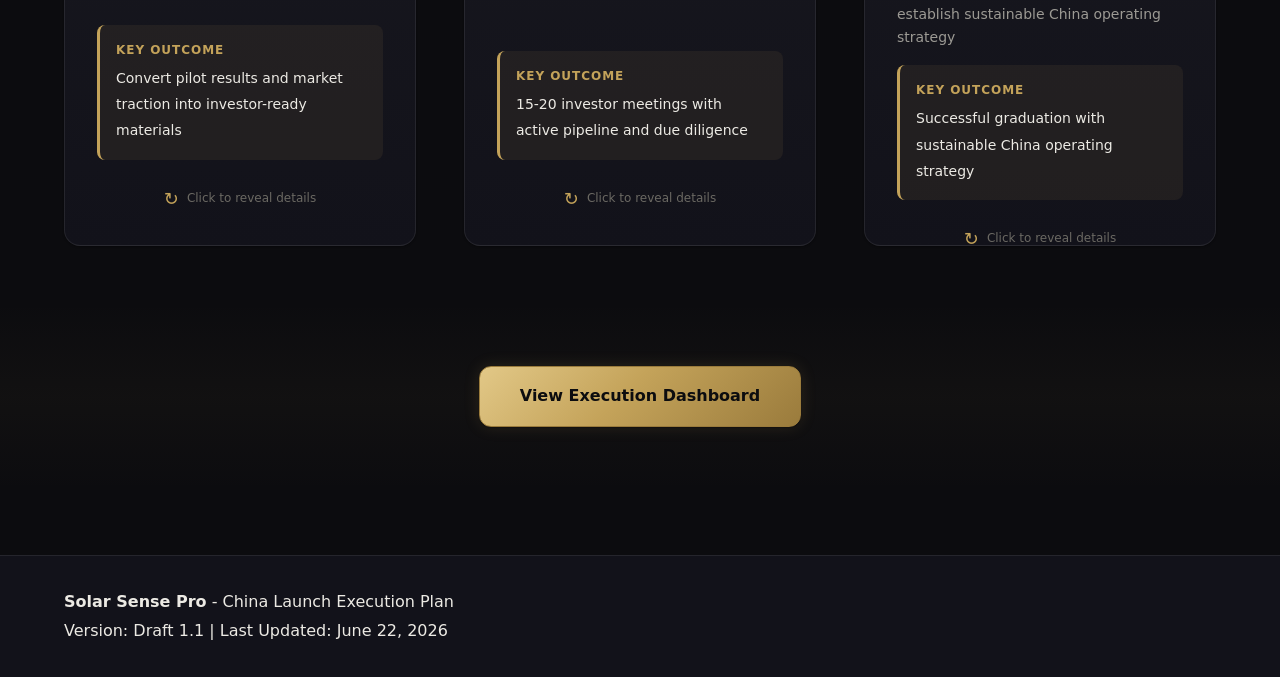
==== commit 664b89ee: "Polish mobile UX and refine landing/execution overview UI. Improve fixed nav drawer, touch scrolling" ====
--- a/index.html
+++ b/index.html
@@ -2,7 +2,7 @@
 <html lang="en">
 <head>
     <meta charset="UTF-8">
-    <meta name="viewport" content="width=device-width, initial-scale=1.0">
+    <meta name="viewport" content="width=device-width, initial-scale=1.0, viewport-fit=cover">
     <meta name="description" content="Solar Sense Pro - China Launch Interactive Roadmap">
     <title>Solar Sense Pro - China Launch Roadmap</title>
     <link rel="stylesheet" href="styles.css">
@@ -44,7 +44,7 @@
             <div class="container">
                 <div class="hero-content-centered">
                     <span class="hero-eyebrow" data-reveal>Solar Sense Pro</span>
-                    <h1 class="hero-title" data-reveal>China Market Entry</h1>
+                    <h1 class="hero-title" data-reveal>China Execution Dashboard</h1>
                     <p class="hero-mission" data-reveal>Establish Solar Sense Pro in China's research and academic solar market through Plug and Play's Nantong Cross-Border Acceleration Camp</p>
                     
                     <p class="hero-countdown-text" id="countdown-text" data-reveal>Launch in <span id="countdown-simple">—</span></p>
--- a/styles.css
+++ b/styles.css
@@ -203,6 +203,15 @@
     transition: opacity var(--duration-slow) var(--ease);
 }
 
+.hero-section .hero-spotlight {
+    background: radial-gradient(
+        200px circle at var(--spot-x, 50%) var(--spot-y, 35%),
+        rgba(196, 163, 90, 0.12) 0%,
+        rgba(196, 163, 90, 0.04) 35%,
+        transparent 65%
+    );
+}
+
 .hero-particles {
     position: absolute;
     inset: 0;
@@ -490,8 +499,7 @@
 
 .execution-page .overview-section .container,
 .execution-page .execution-hero,
-.execution-page .stats-grid,
-.execution-page .quick-stats {
+.execution-page .stats-grid {
     position: relative;
     z-index: 1;
 }
@@ -566,44 +574,6 @@
 
 .execution-page .phase-countdown--execution {
     margin-bottom: var(--space-2xl);
-}
-
-/* Compact timeline pill */
-.timeline-badge--compact {
-    flex-direction: row;
-    align-items: center;
-    flex-wrap: wrap;
-    justify-content: center;
-    gap: var(--space-sm);
-    padding: 0.5rem 1.25rem;
-    border-radius: var(--radius-full);
-    background: rgba(24, 24, 31, 0.65);
-    border: 1px solid var(--border-gold);
-    box-shadow: var(--shadow-sm);
-    color: var(--text);
-}
-
-.timeline-badge--compact .timeline-dates {
-    font-size: var(--font-size-sm);
-    font-weight: 600;
-    color: var(--gold-light);
-}
-
-.timeline-badge--compact .timeline-separator {
-    color: var(--text-dim);
-    font-size: var(--font-size-sm);
-}
-
-.timeline-badge--compact .timeline-duration {
-    font-size: var(--font-size-xs);
-    color: var(--text-muted);
-    opacity: 1;
-}
-
-.execution-page .quick-stats {
-    background: rgba(24, 24, 31, 0.55);
-    border: 1px solid var(--border);
-    backdrop-filter: blur(8px);
 }
 
 .execution-page .milestone-card,
@@ -1008,6 +978,74 @@
     flex-direction: column;
 }
 
+/* Compact timeline pill — must follow base .timeline-badge */
+.timeline-badge.timeline-badge--compact {
+    flex-direction: row;
+    align-items: center;
+    justify-content: center;
+    flex-wrap: nowrap;
+    gap: 0.625rem;
+    padding: 0.4375rem 1rem;
+    border-radius: var(--radius-full);
+    background: var(--ink-raised);
+    border: 1px solid var(--border-gold);
+    box-shadow: var(--shadow-sm), var(--shadow-inset);
+    color: var(--text);
+    max-width: 100%;
+    line-height: 1.2;
+}
+
+.timeline-badge.timeline-badge--compact .timeline-badge-label {
+    font-family: var(--font-display);
+    font-size: 0.625rem;
+    font-weight: 600;
+    letter-spacing: 0.12em;
+    text-transform: uppercase;
+    color: var(--gold);
+    white-space: nowrap;
+}
+
+.timeline-badge.timeline-badge--compact .timeline-dates {
+    font-family: var(--font-display);
+    font-size: var(--font-size-sm);
+    font-weight: 600;
+    color: var(--text);
+    letter-spacing: -0.01em;
+    white-space: nowrap;
+}
+
+.timeline-badge.timeline-badge--compact .timeline-separator {
+    width: 1px;
+    height: 0.875rem;
+    background: var(--border-gold);
+    flex-shrink: 0;
+}
+
+.timeline-badge.timeline-badge--compact .timeline-duration {
+    font-size: var(--font-size-xs);
+    font-weight: 500;
+    color: var(--gold-light);
+    white-space: nowrap;
+}
+
+@media (max-width: 480px) {
+    .timeline-badge.timeline-badge--compact {
+        flex-wrap: wrap;
+        row-gap: 0.25rem;
+        padding: 0.5rem 0.875rem;
+        border-radius: var(--radius-md);
+    }
+
+    .timeline-badge.timeline-badge--compact .timeline-separator {
+        display: none;
+    }
+
+    .timeline-badge.timeline-badge--compact .timeline-badge-label {
+        width: 100%;
+        text-align: center;
+    }
+}
+
 .timeline-dates {
     font-family: var(--font-display);
     font-size: var(--font-size-xl);
@@ -1061,33 +1099,6 @@
 .stat-label {
     font-size: var(--font-size-sm);
     color: var(--text-muted);
-}
-
-.quick-stats {
-    display: flex;
-    justify-content: center;
-    gap: var(--space-2xl);
-    flex-wrap: wrap;
-    padding: var(--space-lg);
-    background: var(--surface);
-    border-radius: var(--radius-lg);
-    border: 1px solid var(--border);
-    box-shadow: var(--shadow-sm);
-}
-
-.quick-stat {
-    display: flex;
-    gap: var(--space-sm);
-}
-
-.quick-stat-label {
-    color: var(--text-muted);
-    font-weight: 500;
-}
-
-.quick-stat-value {
-    color: var(--gold);
-    font-weight: 700;
 }
 
 /* ====================================
@@ -2292,30 +2303,54 @@
         --font-size-3xl: 1.75rem;
         --font-size-4xl: 2rem;
     }
+
+    .header {
+        padding-left: env(safe-area-inset-left);
+        padding-right: env(safe-area-inset-right);
+    }
+
+    .nav {
+        position: relative;
+    }
     
     .nav-toggle {
         display: flex;
     }
     
     .nav-menu {
-        position: absolute;
-        top: var(--header-height);
+        position: fixed;
+        top: var(--nav-h);
         left: 0;
         right: 0;
+        z-index: 199;
         background: var(--ink-raised);
         flex-direction: column;
-        padding: var(--space-lg);
+        align-items: stretch;
+        padding: var(--space-md);
+        padding-bottom: calc(var(--space-md) + env(safe-area-inset-bottom));
         box-shadow: var(--shadow-lg);
         max-height: 0;
         overflow: hidden;
         transition: max-height var(--duration-normal) var(--ease);
         border-bottom: 1px solid var(--border);
         gap: var(--space-xs);
+        -webkit-overflow-scrolling: touch;
     }
     
     .nav-menu.active {
-        max-height: 80vh;
+        max-height: calc(100dvh - var(--nav-h));
         overflow-y: auto;
+    }
+
+    .nav-menu .nav-link {
+        width: 100%;
+        justify-content: center;
+        padding: var(--space-md) var(--space-lg);
+        border-radius: var(--radius-md);
+    }
+
+    body.nav-open {
+        overflow: hidden;
     }
     
     .stats-grid {
@@ -2328,36 +2363,153 @@
     
     .month-tabs {
         flex-wrap: nowrap;
-        overflow-x: scroll;
+        overflow-x: auto;
+        -webkit-overflow-scrolling: touch;
+        scrollbar-width: none;
+        gap: var(--space-sm);
+        padding-bottom: var(--space-sm);
+    }
+
+    .month-tabs::-webkit-scrollbar {
+        display: none;
+    }
+
+    .month-tab {
+        flex-shrink: 0;
     }
     
     .date-card {
         grid-template-columns: 1fr;
-        gap: var(--space-2);
+        gap: var(--space-sm);
+    }
+
+    .dates-filters,
+    .week-activities-filters {
+        justify-content: flex-start;
+        overflow-x: auto;
+        flex-wrap: nowrap;
+        -webkit-overflow-scrolling: touch;
+        scrollbar-width: none;
+        padding-bottom: var(--space-xs);
+    }
+
+    .dates-filters::-webkit-scrollbar,
+    .week-activities-filters::-webkit-scrollbar {
+        display: none;
+    }
+
+    .filter-btn {
+        flex-shrink: 0;
     }
     
     .footer-content {
         flex-direction: column;
         text-align: center;
     }
+
+    .footer-actions {
+        width: 100%;
+        flex-direction: column;
+    }
+
+    .footer-actions .btn {
+        width: 100%;
+    }
+
+    .floating-back-btn {
+        top: calc(var(--nav-h) + 12px);
+        left: max(12px, env(safe-area-inset-left));
+    }
+
+    .execution-page .overview-section {
+        padding-top: clamp(4.5rem, 14vw, 6rem);
+    }
+
+    .flip-card:hover:not(.is-flipped) {
+        transform: none;
+    }
 }
 
 @media (max-width: 640px) {
     .container {
-        padding: 0 var(--space-2);
+        padding: 0 max(var(--space-4), env(safe-area-inset-left));
+        padding-right: max(var(--space-4), env(safe-area-inset-right));
     }
     
     .section {
-        padding: var(--space-5) 0;
-    }
-    
-    .logo h1 {
-        font-size: var(--font-size-xl);
+        padding: var(--space-6) 0;
+    }
+
+    .hero-section {
+        padding: clamp(5.5rem, 20vw, 7rem) 0 var(--space-6);
+    }
+
+    .hero-title {
+        font-size: clamp(1.625rem, 7.5vw, 2.25rem);
+        line-height: 1.15;
+        max-width: 18ch;
+    }
+
+    .execution-hero-title {
+        font-size: clamp(1.5rem, 6.5vw, 2rem);
+        line-height: 1.2;
+    }
+
+    .hero-mission {
+        font-size: var(--font-size-sm);
+        line-height: 1.65;
+    }
+
+    .floating-logo {
+        top: calc(var(--nav-h) + 8px);
+        width: 40px;
+        height: 40px;
+    }
+
+    .execution-floating-logo {
+        width: 36px;
+        height: 36px;
+    }
+
+    .logo-title {
+        font-size: var(--font-size-base);
+    }
+
+    .logo-subtitle {
+        font-size: var(--font-size-xs);
+    }
+
+    .logo-image {
+        width: 36px;
+        height: 36px;
+    }
+
+    .bottom-cta-content .btn-lg,
+    .btn-lg {
+        width: 100%;
+    }
+
+    .stat-card {
+        padding: var(--space-md);
+    }
+
+    .stat-value {
+        font-size: var(--font-size-2xl);
+    }
+
+    .week-card,
+    .week-detail-card,
+    .flip-card {
+        touch-action: manipulation;
+    }
+
+    .flip-card-back-scroll {
+        -webkit-overflow-scrolling: touch;
     }
     
     .modal-content {
         margin: 0;
-        max-height: 100vh;
+        max-height: 100dvh;
         border-radius: 0;
     }
 }
@@ -4023,27 +4175,14 @@
 
 @media (max-width: 640px) {
     .hero-section {
-        padding: var(--space-5) 0 var(--space-4);
-    }
-
-    .countdown-value {
-        font-size: 2rem;
-    }
-
-    .hero-stats {
-        gap: var(--space-2);
-    }
-
-    .hero-stat-pill {
-        min-width: 80px;
-        padding: var(--space-2) var(--space-3);
-    }
-
-    .cta-buttons {
-        flex-direction: column;
-    }
-
-    .cta-buttons .btn {
+        padding: clamp(5.5rem, 20vw, 7rem) 0 var(--space-6);
+    }
+
+    .hero-title {
+        font-size: clamp(1.625rem, 7.5vw, 2.25rem);
+    }
+
+    .bottom-cta-content .btn {
         width: 100%;
     }
 }
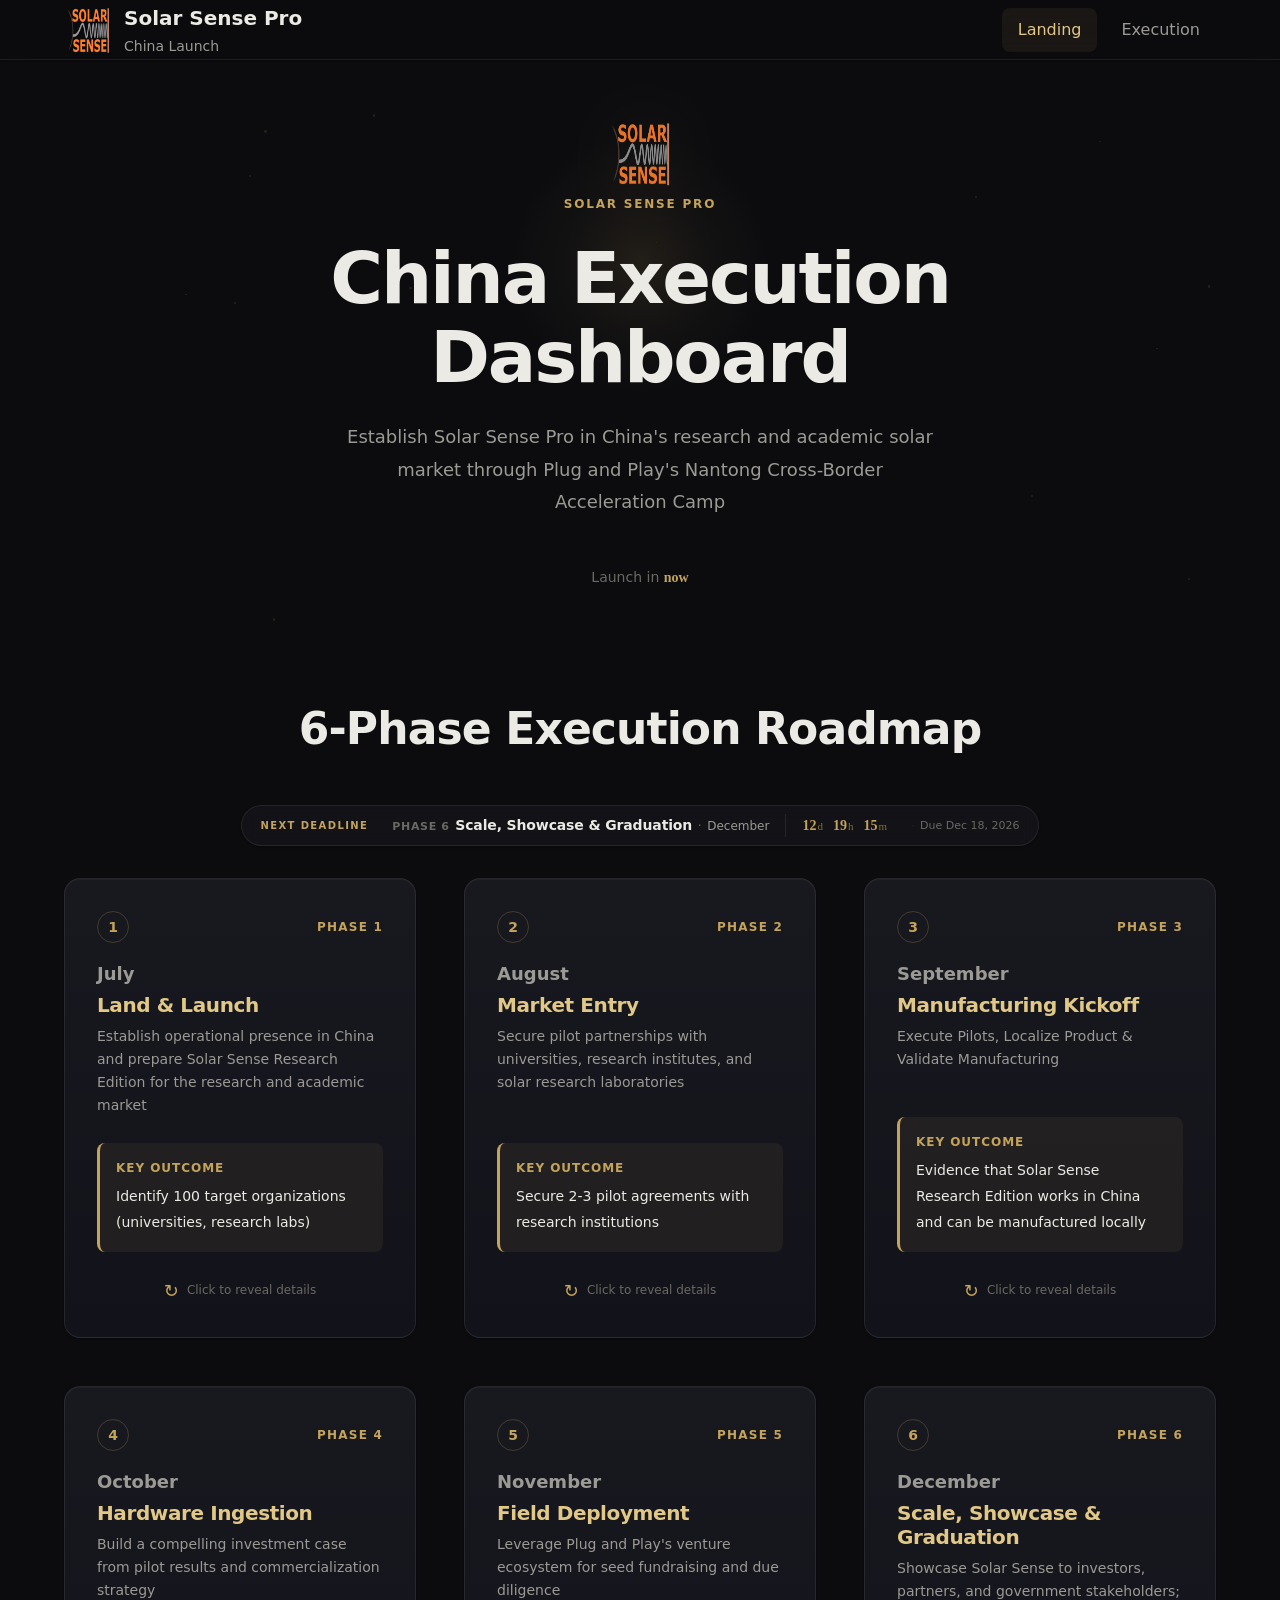
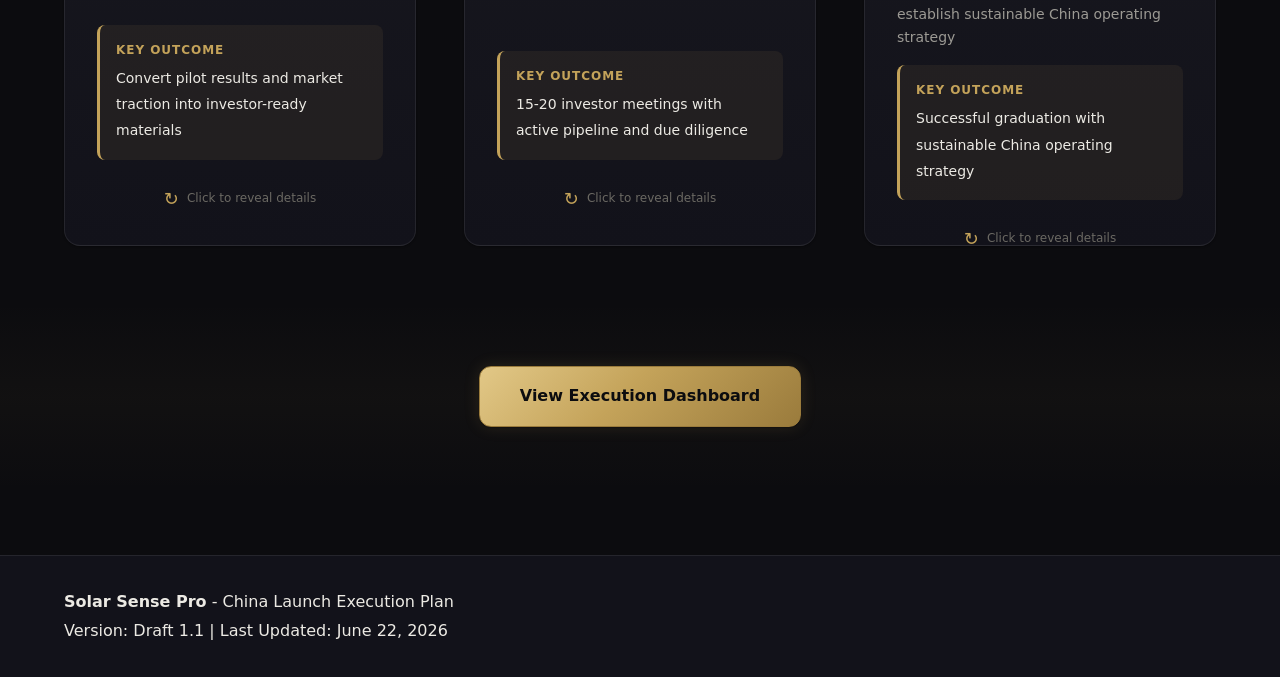
==== commit f5368f4c: "Link header logo to Solar Sense site and rename execution hero title. Wrap logo image and title in e" ====
--- a/index.html
+++ b/index.html
@@ -13,11 +13,13 @@
         <div class="container">
             <div class="header-content">
                 <div class="logo">
-                    <img src="assets/logo.png" alt="Solar Sense Pro" class="logo-image">
-                    <div class="logo-text">
-                        <h1 class="logo-title">Solar Sense Pro</h1>
-                        <span class="logo-subtitle">China Launch</span>
-                    </div>
+                    <a href="https://touradam.github.io/solarsensApril2026/" class="logo-link" target="_blank" rel="noopener noreferrer" aria-label="Solar Sense Pro — visit main website">
+                        <img src="assets/logo.png" alt="Solar Sense Pro" class="logo-image">
+                        <div class="logo-text">
+                            <span class="logo-title">Solar Sense Pro</span>
+                            <span class="logo-subtitle">China Launch</span>
+                        </div>
+                    </a>
                 </div>
                 <nav class="nav" aria-label="Main navigation">
                     <button class="nav-toggle" aria-label="Toggle navigation" aria-expanded="false">
--- a/styles.css
+++ b/styles.css
@@ -2622,7 +2622,25 @@
 .logo {
     display: flex;
     align-items: center;
+}
+
+.logo-link {
+    display: flex;
+    align-items: center;
     gap: var(--space-3);
+    text-decoration: none;
+    color: inherit;
+    border-radius: var(--radius-sm);
+    transition: opacity var(--duration-fast) var(--ease);
+}
+
+.logo-link:hover .logo-title {
+    color: var(--gold-light);
+}
+
+.logo-link:focus-visible {
+    outline: 2px solid var(--gold);
+    outline-offset: 3px;
 }
 
 .logo-image {
